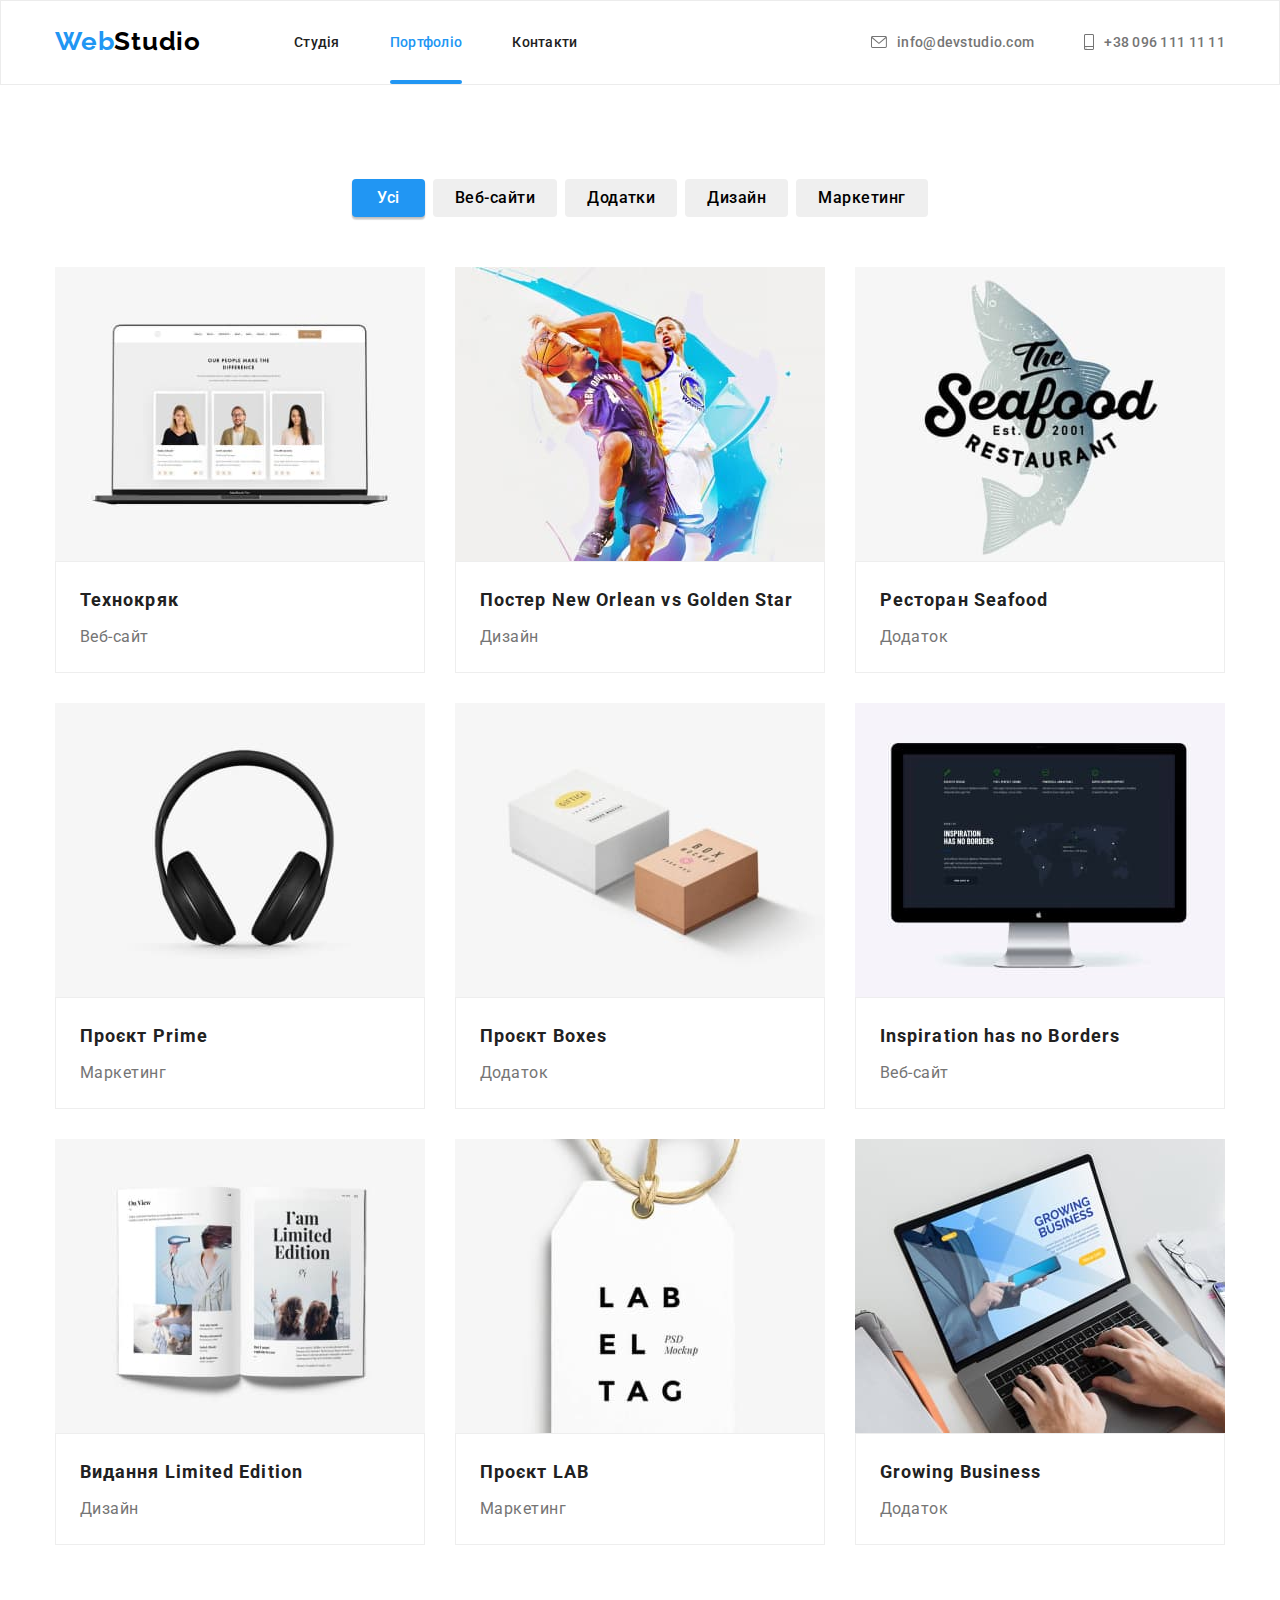
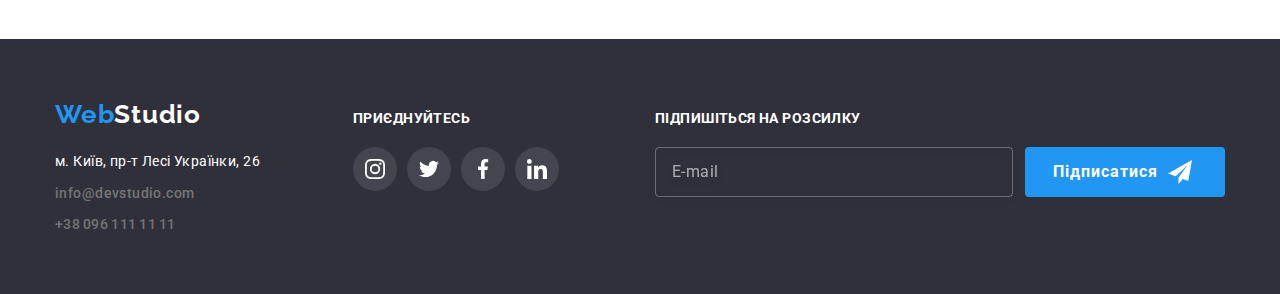
==== portfolio.html @ 12d553a2 "Initial commit" ====
<!DOCTYPE html>
<html lang="uk">

<head>
    <meta charset="UTF-8">
    <meta http-equiv="X-UA-Compatible" content="IE=edge">
    <meta name="viewport" content="width=device-width, initial-scale=1.0">
    <title>Portfolio</title>
    <link rel="stylesheet" href="https://cdn.jsdelivr.net/npm/modern-normalize@1.1.0/modern-normalize.min.css">
    <link rel="preconnect" href="https://fonts.googleapis.com">
    <link rel="preconnect" href="https://fonts.gstatic.com" crossorigin>
    <link
        href="https://fonts.googleapis.com/css2?family=Raleway:wght@700&family=Roboto:wght@400;500;700;900&display=swap"
        rel="stylesheet">
    <link rel="stylesheet" href="./css/main.min.css">
</head>

<body>
    <header class="page-header">
        <div class="container page-header__container">
            <nav class="page-navigation">
                <a href="./index.html" class="logo logo__header link">Web<span
                        class="logo logo__header_studio">Studio</span></a>
                <ul class="menu list">
                    <li class="menu__item">
                        <a href="./index.html" class="menu__link link">Студія</a>
                    </li>
                    <li class="menu__item">
                        <a href="./portfolio.html" class="menu__link link current">Портфоліо</a>
                    </li>
                    <li class="menu__item">
                        <a href="#" class="menu__link link">Контакти</a>
                    </li>
                </ul>
            </nav>
            <ul class="list list-header">
                <li>
                    <a href="mailto:info@devstudio.com" class="mail link">
                        <svg class="mail__svg" width="16" height="12">
                            <use href="./images/sprite.svg#icon-envelope"></use>
                        </svg>info@devstudio.com</a>
                </li>
                <li>
                    <a href="tel:+380961111111" class="phone link">
                        <svg class="phone__svg" width="10" height="16">
                            <use href="./images/sprite.svg#icon-smartphone"></use>
                        </svg>+38 096 111 11 11</a>
                </li>
            </ul>
        </div>
    </header>
    <main>
        <!--Main Section-->
        <section class="section">
            <!--This Header will be hidden-->
            <div class="container">
                <h1 class="visually-hidden">Портфоліо проектів</h1>
                <ul class="filters list">
                    <li><button class="open-btn current" type="button">Усі</button></li>
                    <li><button class="open-btn btn-portfolio" type="button">Веб-сайти</button></li>
                    <li><button class="open-btn btn-portfolio" type="button">Додатки</button></li>
                    <li><button class="open-btn btn-portfolio" type="button">Дизайн</button></li>
                    <li><button class="open-btn btn-portfolio" type="button">Маркетинг</button></li>
                </ul>
                <ul class="cards-portfolio-list list">
                    <li class="portfolio-item">
                        <a href="#" class="list-portfolio">
                            <div class="img-portfolio-wrapper">
                                <img src="./images/portfolio/project1.jpg" alt="Фото і дані трьох девелоперів"
                                    width="370">
                                <p class="overlay">
                                    Ресурс пропонує комплексні пропозиції з різним рівнем функціоналу та сервісів.
                                    Все це дозволить відвідувачу отримати вичерпні відомості про компанію чи приватну
                                    особу.
                                </p>
                            </div>
                            <div class="portfolio-item-title">
                                <h3 class="portfolio-header">Технокряк</h3>
                                <p class="potfolio-href">Веб-сайт</p>
                            </div>
                        </a>
                    </li>
                    <li class="portfolio-item">
                        <a href="#" class="list-portfolio">
                            <div class="img-portfolio-wrapper">
                                <img src="./images/portfolio/project2.jpg" alt="Два баскетболісти" width="370">
                                <p class="overlay">
                                    Ресурс пропонує комплексні пропозиції з різним рівнем функціоналу та сервісів.
                                    Все це дозволить відвідувачу отримати вичерпні відомості про компанію чи приватну
                                    особу.
                                </p>
                            </div>
                            <div class="portfolio-item-title">
                                <h3 class="portfolio-header">Постер New Orlean vs Golden Star</h3>
                                <p class="potfolio-href">Дизайн</p>
                            </div>
                        </a>
                    </li>
                    <li class="portfolio-item">
                        <a href="#" class="list-portfolio">
                            <div class="img-portfolio-wrapper">
                                <img src="./images/portfolio/project3.jpg" alt="Логотип ресторану" width="370">
                                <p class="overlay">
                                    Ресурс пропонує комплексні пропозиції з різним рівнем функціоналу та сервісів.
                                    Все це дозволить відвідувачу отримати вичерпні відомості про компанію чи приватну
                                    особу.
                                </p>
                            </div>
                            <div class="portfolio-item-title">
                                <h3 class="portfolio-header">Ресторан Seafood</h3>
                                <p class="potfolio-href">Додаток</p>
                            </div>
                        </a>
                    </li>
                    <li class="portfolio-item">
                        <a href="#" class="list-portfolio">
                            <div class="img-portfolio-wrapper">
                                <img src="./images/portfolio/project4.jpg" alt="Зображення навушників" width="370">
                                <p class="overlay">
                                    Ресурс пропонує комплексні пропозиції з різним рівнем функціоналу та сервісів.
                                    Все це дозволить відвідувачу отримати вичерпні відомості про компанію чи приватну
                                    особу.
                                </p>
                            </div>
                            <div class="portfolio-item-title">
                                <h3 class="portfolio-header">Проєкт Prime</h3>
                                <p class="potfolio-href">Маркетинг</p>
                            </div>
                        </a>
                    </li>
                    <li class="portfolio-item">
                        <a href="#" class="list-portfolio">
                            <div class="img-portfolio-wrapper">
                                <img src="./images/portfolio/project5.jpg" alt="Зображення коробок" width="370">
                                <p class="overlay">
                                    Ресурс пропонує комплексні пропозиції з різним рівнем функціоналу та сервісів.
                                    Все це дозволить відвідувачу отримати вичерпні відомості про компанію чи приватну
                                    особу.
                                </p>
                            </div>
                            <div class="portfolio-item-title">
                                <h3 class="portfolio-header">Проєкт Boxes</h3>
                                <p class="potfolio-href">Додаток</p>
                            </div>
                        </a>
                    </li>
                    <li class="portfolio-item">
                        <a href="#" class="list-portfolio">
                            <div class="img-portfolio-wrapper">
                                <img src="./images/portfolio/project6.jpg" alt="Зображення монітору" width="370">
                                <p class="overlay">
                                    Ресурс пропонує комплексні пропозиції з різним рівнем функціоналу та сервісів.
                                    Все це дозволить відвідувачу отримати вичерпні відомості про компанію чи приватну
                                    особу.
                                </p>
                            </div>
                            <div class="portfolio-item-title">
                                <h3 class="portfolio-header">Inspiration has no Borders</h3>
                                <p class="potfolio-href">Веб-сайт</p>
                            </div>
                        </a>
                    </li>
                    <li class="portfolio-item">
                        <a href="#" class="list-portfolio">
                            <div class="img-portfolio-wrapper">
                                <img src="./images/portfolio/project7.jpg" alt="Розкрита книга" width="370">
                                <p class="overlay">
                                    Ресурс пропонує комплексні пропозиції з різним рівнем функціоналу та сервісів.
                                    Все це дозволить відвідувачу отримати вичерпні відомості про компанію чи приватну
                                    особу.
                                </p>
                            </div>
                            <div class="portfolio-item-title">
                                <h3 class="portfolio-header">Видання Limited Edition</h3>
                                <p class="potfolio-href">Дизайн</p>
                            </div>
                        </a>
                    </li>
                    <li class="portfolio-item">
                        <a href="#" class="list-portfolio">
                            <div class="img-portfolio-wrapper">
                                <img src="./images/portfolio/project8.jpg" alt="Логотип проекту LAB" width="370">
                                <p class="overlay">
                                    Ресурс пропонує комплексні пропозиції з різним рівнем функціоналу та сервісів.
                                    Все це дозволить відвідувачу отримати вичерпні відомості про компанію чи приватну
                                    особу.
                                </p>
                            </div>
                            <div class="portfolio-item-title">
                                <h3 class="portfolio-header">Проєкт LAB</h3>
                                <p class="potfolio-href">Маркетинг</p>
                            </div>
                        </a>
                    </li>
                    <li class="portfolio-item">
                        <a href="#" class="list-portfolio">
                            <div class="img-portfolio-wrapper">
                                <img src="./images/portfolio/project9.jpg" alt="Людина працює на ноутбуці" width="370">
                                <p class="overlay">
                                    Ресурс пропонує комплексні пропозиції з різним рівнем функціоналу та сервісів.
                                    Все це дозволить відвідувачу отримати вичерпні відомості про компанію чи приватну
                                    особу.
                                </p>
                            </div>
                            <div class="portfolio-item-title">
                                <h3 class="portfolio-header">Growing Business</h3>
                                <p class="potfolio-href">Додаток</p>
                            </div>
                        </a>
                    </li>
                </ul>
            </div>
        </section>
    </main>
    <footer class="footer">
        <div class="container footer__container">
            <div class="footer-list-address">
                <a href="./index.html" class="logo link">Web<span class="logo logo__footer-studio">Studio</span></a>
                <address class="address-footer address">
                    <ul class="list">
                        <li class="footer-li"><a class="address-link link" href="https://goo.gl/maps/CPtrU1FHBa2aNyZL9 "
                                target="_blank" rel="noopener noreferrer nofollow">м. Київ, пр-т Лесі
                                Українки, 26</a>
                        <li class="footer-li"><a href="mailto:info@devstudio.com" class="mail link">
                                info@devstudio.com</a></li>
                        <li class="footer-li"><a href="tel:+380961111111" class="phone link">+38 096 111 11 11</a></li>
                    </ul>
                </address>
            </div>
            <div class="footer-list-social">
                <h3 class="footer-header">ПРИЄДНУЙТЕСЬ</h3>
                <ul class="social-list list">
                    <li class="social-list-item">
                        <a href="#" class="social-list-item-link social-list-item-link-instagram link-footer">
                            <svg aria-label="іконка інстаграму" class="social-list-icon-footer" width="20" height="20">
                                <use href="./images/sprite.svg#icon-instagram"></use>
                            </svg>
                        </a>
                    </li>
                    <li class="social-list-item">
                        <a href="#" class="social-list-item-link social-list-item-link-twitter link-footer">
                            <svg aria-label="іконка твіттеру" class="social-list-icon-footer" width="20" height="20">
                                <use href="./images/sprite.svg#icon-twitter"></use>
                            </svg>
                        </a>
                    </li>
                    <li class="social-list-item">
                        <a href="#" class="social-list-item-link social-list-item-link-facebook link-footer">
                            <svg aria-label="іконка фейсбуку" class="social-list-icon-footer" width="20" height="20">
                                <use href="./images/sprite.svg#icon-facebook"></use>
                            </svg>
                        </a>
                    </li>
                    <li class="social-list-item">
                        <a href="#" class="social-list-item-link social-list-item-link-linkedin link-footer">
                            <svg aria-label="іконка лінкедіну" class="social-list-icon-footer" width="20" height="20">
                                <use href="./images/sprite.svg#icon-linkedin"></use>
                            </svg>
                        </a>
                    </li>
                </ul>
            </div>
            <div class="footer-list-input">
                <form class="footer-form">
                    <label>
                        <span class="footer-list-input-title">Підпишіться на розсилку</span>
                        <input type="email" name="user_email" class="footer-email-input" placeholder="E-mail">
                    </label>
                    <button type="submit" class="footer-form-submit">Підписатися
                        <svg class="footer-submit-icon" width="24px" height="24px">
                            <use href="./images/sprite.svg#icon-send"></use>
                        </svg>
                    </button>
                </form>
            </div>
        </div>
    </footer>
</body>

</html>
---- css/main.min.css ----
:root{--primary-font: "Roboto", sans-serif;--secondary-font: "Raleway", sans-serif;--primary-text-color-theme-light: #212121;--secodary-text-color-theme-light: #757575;--primary-text-color-theme-dark: #ffffff;--bacground-text-color-theme-dark: #2f303a;--logo-header-color: #000000;--accent-color: #2196f3;--background-four-color: #f5f4fa;--background-color: #f5f5f5;--background-color-header: #c4c4c4;--svg-icon-color: #afb1b8;--background-overlay: rgba(33, 150, 243, 0.9);--transition-dur-and-func: 250ms cubic-bezier(0.4, 0, 0.2, 1)}.modal-form-submit,.footer-form-submit,.hero-btn{font-size:16px;line-height:1.88;text-align:center;letter-spacing:.06em}.visually-hidden{position:absolute;white-space:nowrap;width:1px;height:1px;overflow:hidden;border:0;padding:0;clip:rect(0 0 0 0);clip-path:inset(50%);margin:-1px}h1,h2,h3,p{margin-top:0;margin-bottom:0;padding-left:0}ul{margin-top:0;margin-bottom:0;padding-left:0}.link,.list-portfolio{text-decoration:none}.list{list-style:none}img{display:block;max-width:100%;height:auto}button{cursor:pointer}address{font-style:normal}body{color:var(--secodary-text-color-theme-light);font-family:var(--primary-font);font-size:14px;line-height:1.33;letter-spacing:.02em}.section{padding-top:94px;padding-bottom:94px}.container{width:1200px;margin:0 auto;padding-left:15px;padding-right:15px}.page-navigation .link.current{color:var(--accent-color)}.open-btn.current,.hero-btn.current{color:var(--primary-text-color-theme-dark);background-color:var(--accent-color);box-shadow:0px 3px 1px rgba(0,0,0,.1),0px 1px 2px rgba(0,0,0,.08),0px 2px 2px rgba(0,0,0,.12)}.logo{font-family:var(--secondary-font);font-weight:700;font-size:26px;line-height:1.19;letter-spacing:.03em;color:var(--accent-color)}.mail{display:flex;align-items:center;font-weight:500;font-size:14px;color:var(--secodary-text-color-theme-light);transition:color var(--transition-dur-and-func)}.mail:hover,.mail:focus{color:var(--accent-color)}.phone{display:flex;align-items:center;font-weight:500;font-size:14px;color:var(--secodary-text-color-theme-light);transition:color var(--transition-dur-and-func)}.phone:hover,.phone:focus{color:var(--accent-color)}.menu{display:flex;column-gap:50px;align-items:center}.menu__link{font-weight:500;color:var(--primary-text-color-theme-light);transition:color var(--transition-dur-and-func);position:relative;display:inline-block;padding-top:32px;padding-bottom:32px}.menu__link:hover,.menu__link:focus{color:var(--accent-color)}.menu__link.current::after{content:"";position:absolute;width:100%;height:4px;bottom:0;left:0;border-radius:2px;background-color:currentColor}.section-title{font-size:36px;line-height:1.17;margin-bottom:50px;text-align:center;letter-spacing:.03em;color:var(--primary-text-color-theme-light)}.social-list{display:flex;column-gap:10px;justify-content:center;padding-bottom:30px}.social-list-item-link{display:flex;width:44px;height:44px;border-radius:50%;justify-content:center;align-items:center;transition:background-color var(--transition-dur-and-func)}.social-list-item-link:hover,.social-list-item-link:focus{background-color:var(--accent-color)}.social-list-item-link:hover .social-list-icon,.social-list-item-link:focus .social-list-icon{fill:var(--primary-text-color-theme-dark)}.social-list-icon{fill:var(--svg-icon-color);transition:fill var(--transition-dur-and-func)}.page-header{border:1px solid #ececec}.page-header__container{display:flex;align-items:center}.page-navigation{display:flex;align-items:center}.logo__header{margin-right:93px;padding-top:24px;padding-bottom:25px}.logo__header_studio{color:var(--logo-header-color)}.list-header{display:flex;column-gap:50px;margin-left:auto}.phone__svg,.mail__svg{fill:currentColor;margin-right:10px}.hero{padding-top:200px;padding-bottom:200px;max-width:1600px;margin:0 auto;text-align:center;background-color:var(--background-color-header);background-image:linear-gradient(rgba(47, 48, 58, 0.4), rgba(47, 48, 58, 0.4)),url(../images/hero.jpg);background-repeat:no-repeat;background-position:center;background-size:cover}.main-header{width:696px;font-weight:900;font-size:44px;line-height:1.3636363636;text-align:center;letter-spacing:.06em;text-transform:uppercase;color:var(--primary-text-color-theme-dark);margin-left:auto;margin-right:auto;margin-bottom:30px}.hero-btn{font-weight:700;box-shadow:0px 4px 4px rgba(0,0,0,.15);border-radius:4px;border:none;padding:10px 32px;min-width:216px;min-height:50px;transition:color var(--transition-dur-and-func),background-color var(--transition-dur-and-func)}.hero-btn:hover,.hero-btn:focus{color:var(--primary-text-color-theme-dark);background-color:var(--accent-color)}.benefits-list{display:flex}.benefits-list-item{width:270px}.benefits-list-item:not(:last-child){margin-right:30px}.benefits-icon{display:flex;height:120px;justify-content:center;align-items:center;border-radius:4px;margin-bottom:30px;background-color:var(--background-four-color)}.section-two-header{font-size:14px;line-height:1.14;margin-bottom:10px;letter-spacing:.03em;text-transform:uppercase;color:var(--primary-text-color-theme-light)}.section-two-text{line-height:1.71;letter-spacing:.03em}.offers{padding-top:0px}.offers__list{display:flex;align-items:center;gap:30px}.offers__wrapper{position:relative}.offers__header{position:absolute;bottom:0;width:100%;padding:27px 0;font-weight:700;font-size:14px;line-height:1.1428571429;text-align:center;letter-spacing:.03em;text-transform:uppercase;background:rgba(47,48,58,.8);color:var(--primary-text-color-theme-dark)}.section-four{background-color:var(--background-four-color)}.cards-list{display:flex;gap:30px}.team-card{box-shadow:0px 1px 3px rgba(0,0,0,.12),0px 1px 1px rgba(0,0,0,.14),0px 2px 1px rgba(0,0,0,.2);border-radius:0px 0px 4px 4px;background-color:var(--primary-text-color-theme-dark)}.section-four-manager{font-weight:500;font-size:16px;line-height:1.1875;text-align:center;letter-spacing:.03em;padding-top:30px;margin-bottom:10px;color:var(--primary-text-color-theme-light)}.section-four-position{font-size:16px;line-height:1.19;text-align:center;letter-spacing:.03em;margin-bottom:16px}.clients-list{display:flex;column-gap:30px;justify-content:center}.clients-list-item-link{display:flex;width:170px;height:92px;justify-content:center;align-items:center;border:1px solid var(--svg-icon-color);border-radius:4px;transition:border var(--transition-dur-and-func)}.clients-list-item-link:hover,.clients-list-item-link:focus{border:1px solid var(--accent-color)}.clients-list-icon{justify-content:center;align-items:center;fill:var(--svg-icon-color);transition:fill var(--transition-dur-and-func)}.clients-list-item-link:hover .clients-list-icon,.clients-list-item-link:focus .clients-list-icon{fill:var(--accent-color)}.footer{padding-top:60px;padding-bottom:60px;background-color:var(--bacground-text-color-theme-dark)}.footer__container{display:flex;align-items:baseline}.footer-list-address{margin-right:93px}.address-footer{margin-top:20px}.address-link{font-size:14px;line-height:1.71px;letter-spacing:.03em;color:var(--primary-text-color-theme-dark)}.logo__footer-studio{color:var(--primary-text-color-theme-dark)}.footer-li:not(:last-child){margin-bottom:9px;line-height:1.7;letter-spacing:.03em}.footer-header{font-size:14px;line-height:1.14;margin-bottom:20px;letter-spacing:.03em;text-transform:uppercase;color:var(--primary-text-color-theme-dark)}.link-footer{background-color:rgba(255,255,255,.1)}.social-list-icon-footer{fill:var(--primary-text-color-theme-dark)}.footer .social-list{padding-bottom:0}.footer-list-input{margin-left:auto}.footer-list-input-title{display:block;font-weight:700;font-size:14px;line-height:1.14;letter-spacing:.03em;text-transform:uppercase;color:var(--primary-text-color-theme-dark);margin-bottom:20px}.footer-form{display:flex}.footer-email-input{min-width:358px;height:50px;padding-left:16px;background-color:rgba(0,0,0,0);color:var(--primary-text-color-theme-dark);border:1px solid rgba(255,255,255,.3);filter:drop-shadow(0px 4px 4px rgba(0, 0, 0, 0.15));border-radius:4px}.footer-email-input::placeholder{font-weight:400;font-size:16px;line-height:1.25;display:flex;align-items:center;letter-spacing:.03em;color:rgba(255,255,255,.6)}.footer-form-submit{width:200px;height:50px;display:flex;align-items:center;font-weight:700;color:var(--primary-text-color-theme-dark);border:rgba(0,0,0,0);border-radius:4px;margin-left:12px;margin-top:auto;padding:10px 28px;background-color:var(--accent-color)}.footer-form-submit:hover,.footer-form-submit:focus{box-shadow:0px 4px 4px rgba(0,0,0,.15)}.footer-submit-icon{margin-left:10px;fill:var(--primary-text-color-theme-dark)}.list-portfolio{display:block;color:var(--secodary-text-color-theme-light);transition:box-shadow var(--transition-dur-and-func)}.list-portfolio:hover,.list-portfolio:focus{box-shadow:0px 1px 1px rgba(0,0,0,.12),0px 4px 4px rgba(0,0,0,.06),1px 4px 6px rgba(0,0,0,.16)}.portfolio-header{font-size:18px;line-height:2;letter-spacing:.06em;margin-bottom:4px;color:var(--primary-text-color-theme-light)}.potfolio-href{font-weight:400;font-size:16px;line-height:1.875;letter-spacing:.03em}.filters{display:flex;gap:8px;justify-content:center;margin-bottom:50px}.open-btn{font-weight:500;font-size:16px;line-height:1.63;text-align:center;letter-spacing:.03em;align-items:center;border-radius:4px;border:none;padding:6px 22px;transition:color var(--transition-dur-and-func),background-color var(--transition-dur-and-func),box-shadow var(--transition-dur-and-func)}.open-btn:hover,.open-btn:focus{color:var(--primary-text-color-theme-dark);background-color:var(--accent-color);box-shadow:0px 3px 1px rgba(0,0,0,.1),0px 1px 2px rgba(0,0,0,.08),0px 2px 2px rgba(0,0,0,.12)}.open-btn.current{padding:6px 25px}.cards-portfolio-list{display:flex;flex-wrap:wrap;gap:30px}.portfolio-item{width:calc((100% - 60px)/3)}.portfolio-item-title{padding:20px 24px;border:1px solid #eee}.overlay{position:absolute;top:0;left:0;width:100%;height:101%;font-weight:400;font-size:18px;line-height:1.56;letter-spacing:.03em;padding:63px 24px;overflow:auto;transform:translateY(100%);transition:transform var(--transition-dur-and-func);color:var(--primary-text-color-theme-dark);background-color:var(--background-overlay)}.list-portfolio:hover .overlay,.list-portfolio:focus .overlay{transform:translateY(0%)}.img-portfolio-wrapper{position:relative;overflow:hidden}.backdrop{position:fixed;top:0;left:0;width:100%;height:100%;background-color:rgba(0,0,0,.2);z-index:100;transition:opacity var(--transition-dur-and-func),visibility var(--transition-dur-and-func)}.backdrop.is-hidden{visibility:hidden;opacity:0;pointer-events:none}.modal{position:absolute;top:50%;left:50%;transform:translate(-50%, -50%);width:528px;padding:40px;background-color:var(--primary-text-color-theme-dark);box-shadow:0px 1px 3px rgba(0,0,0,.12),0px 1px 1px rgba(0,0,0,.14),0px 2px 1px rgba(0,0,0,.2);border-radius:4px}.modal-close-btn{position:absolute;top:8px;right:8px;display:flex;align-items:center;justify-content:center;width:30px;height:30px;border-radius:50%;background-color:rgba(0,0,0,0);border:1px solid rgba(0,0,0,.1);padding:0}.modal-close-icon{transition:fill var(--transition-dur-and-func)}.modal-close-btn:hover .modal-close-icon,.modal-close-btn:focus .modal-close-icon{fill:var(--accent-color)}.modal-form-title{font-weight:700;font-size:20px;line-height:1.15;text-align:center;letter-spacing:.03em;margin-bottom:12px;color:var(--primary-text-color-theme-light)}.modal-form{display:flex;flex-direction:column}.modal-form-input-desc{display:block;font-weight:400;font-size:12px;line-height:1.17;letter-spacing:.01em;margin-bottom:4px;color:var(--secodary-text-color-theme-light)}.modal-form-field{margin-bottom:10px}.modal-form-input{width:100%;height:40px;padding-left:42px;border:1px solid rgba(33,33,33,.2);border-radius:4px;transition:border-color var(--transition-dur-and-func)}.modal-form-input:focus{outline:none;border-color:var(--accent-color)}.modal-form-input-wrapper{position:relative;display:block}.modal-form-input-icon{position:absolute;top:50%;left:12px;transform:translateY(-50%);transition:fill var(--transition-dur-and-func)}.modal-form-input:focus+.modal-form-input-icon{fill:var(--accent-color)}.modal-form-field-desc{margin-bottom:20px}.modal-form-message{display:block;width:100%;height:120px;resize:none;padding:12px 16px;border:1px solid rgba(33,33,33,.2);border-radius:4px;transition:border-color var(--transition-dur-and-func)}.modal-form-message::placeholder{font-weight:400;font-size:12px;line-height:1.17;letter-spacing:.01em;color:rgba(117,117,117,.5)}.modal-form-message:focus{outline:none;border-color:var(--accent-color)}.modal-form-check-field{display:flex;justify-content:center;align-items:center;margin-bottom:30px}.modal-form-own-checkbox{border:2px solid var(--primary-text-color-theme-light);border-radius:2px;fill:rgba(0,0,0,0);cursor:pointer;margin-right:8px;transition:fill var(--transition-dur-and-func),background-color var(--transition-dur-and-func)}.modal-form-check:checked+.modal-form-own-checkbox{background-color:var(--accent-color);fill:var(--primary-text-color-theme-dark);border:none}.modal-form-check:focus+.modal-form-own-checkbox{box-shadow:0 0 0 2px rgba(0,0,0,.25)}.modal-form-own-checkbox-desc{font-weight:400;font-size:14px;line-height:1.71;letter-spacing:.03em;color:var(--secodary-text-color-theme-light)}.modal-form-own-checkbox-user{font-weight:400;font-size:14px;line-height:1.71;letter-spacing:.03em;text-decoration-line:underline;color:var(--accent-color)}.modal-form-submit{display:flex;align-items:center;font-weight:700;align-self:center;box-shadow:0px 4px 4px rgba(0,0,0,.15);border-radius:4px;border:none;padding:10px 52px;min-width:200px;min-height:50px;color:var(--primary-text-color-theme-dark);background-color:var(--accent-color);transition:color var(--transition-dur-and-func),background-color var(--transition-dur-and-func)}.modal-form-submit:hover,.modal-form-submit:focus{color:var(--primary-text-color-theme-dark);background-color:var(--accent-color)}/*# sourceMappingURL=main.min.css.map */
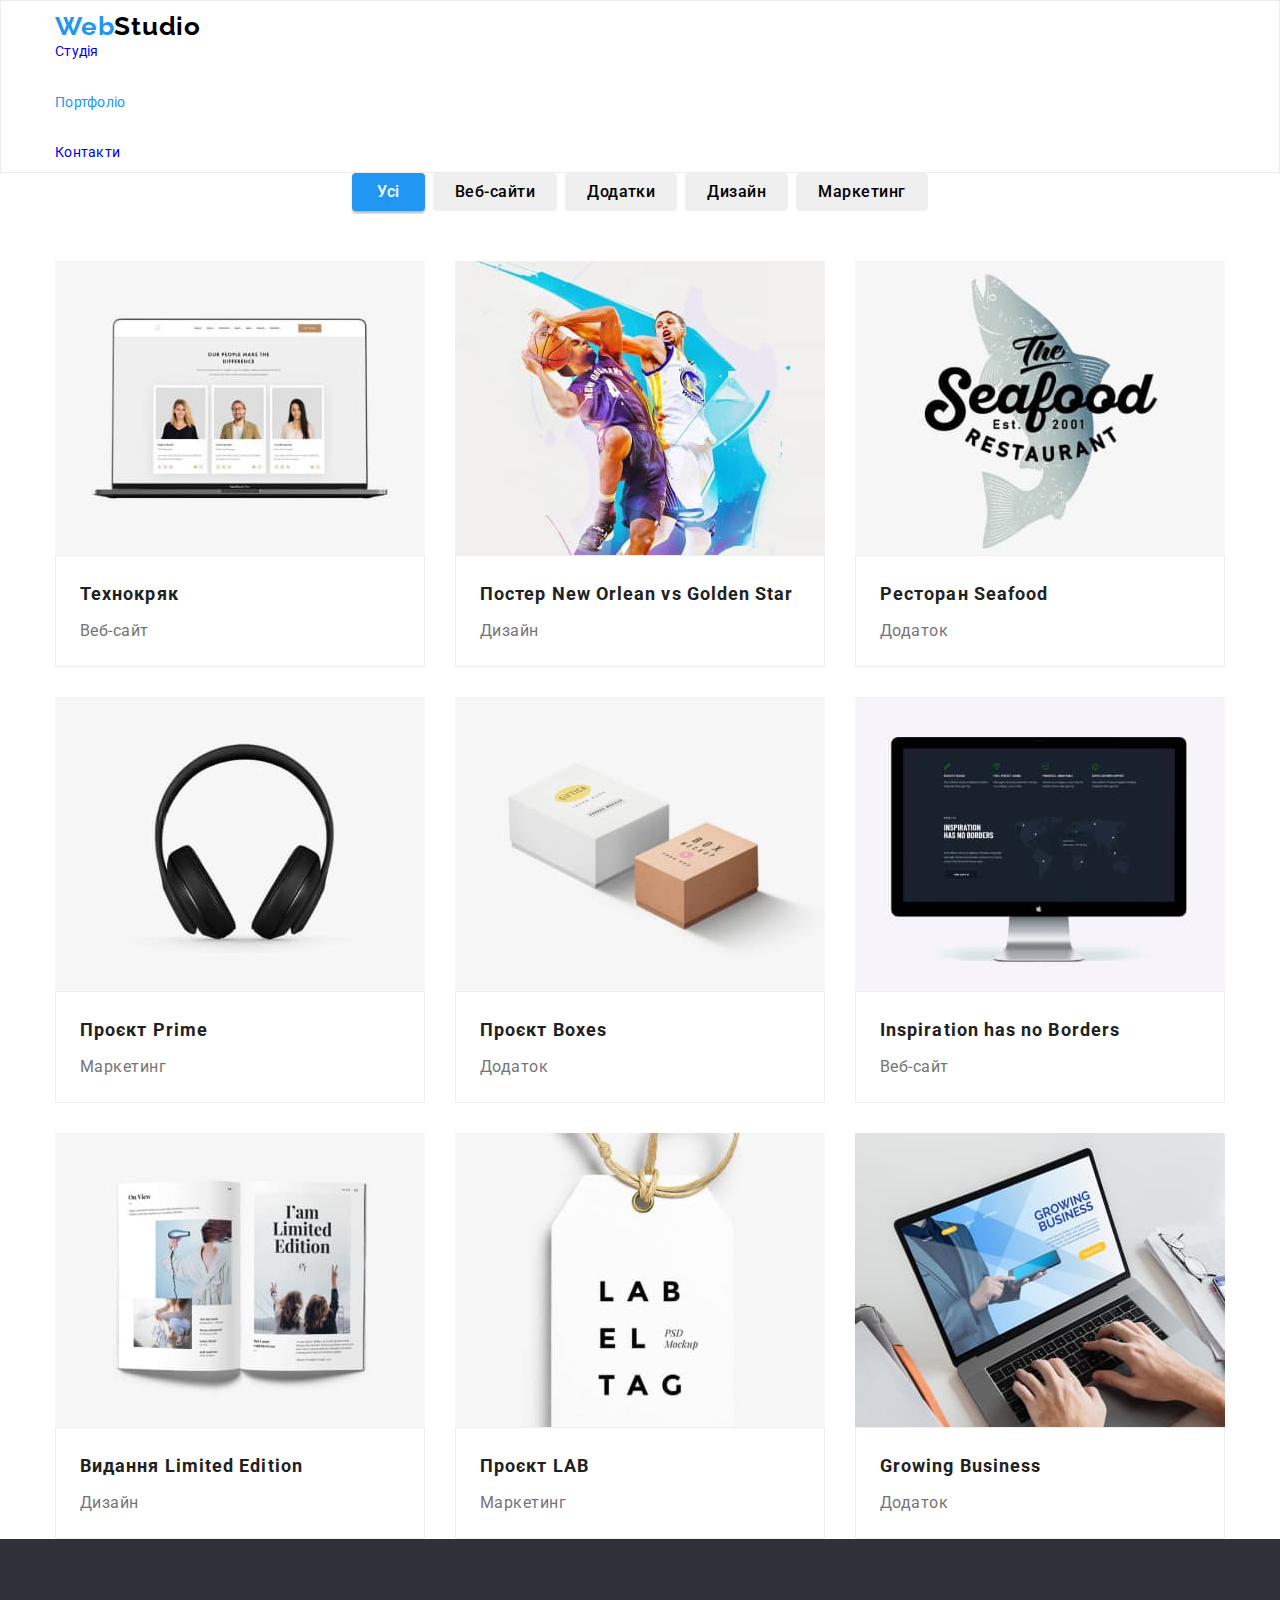
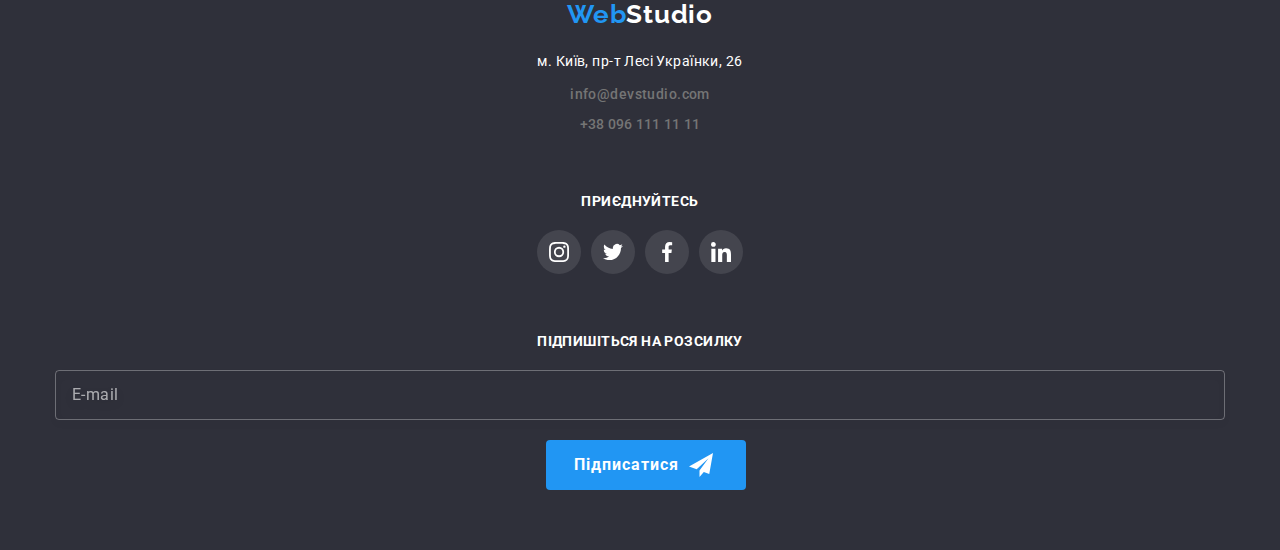
==== commit ac3a16e8: "HW#8 V.09/29/2022-10:10pm" ====
--- a/portfolio.html
+++ b/portfolio.html
@@ -213,11 +213,12 @@
         </section>
     </main>
     <footer class="footer">
+
         <div class="container footer__container">
-            <div class="footer-list-address">
+            <div class="footer__list-address">
                 <a href="./index.html" class="logo link">Web<span class="logo logo__footer-studio">Studio</span></a>
-                <address class="address-footer address">
-                    <ul class="list">
+                <address class="footer__address address">
+                    <ul class="footer__adress-list list">
                         <li class="footer-li"><a class="address-link link" href="https://goo.gl/maps/CPtrU1FHBa2aNyZL9 "
                                 target="_blank" rel="noopener noreferrer nofollow">м. Київ, пр-т Лесі
                                 Українки, 26</a>
@@ -260,9 +261,12 @@
                     </li>
                 </ul>
             </div>
+
             <div class="footer-list-input">
+
                 <form class="footer-form">
-                    <label>
+
+                    <label class="footer-form__label">
                         <span class="footer-list-input-title">Підпишіться на розсилку</span>
                         <input type="email" name="user_email" class="footer-email-input" placeholder="E-mail">
                     </label>
@@ -271,9 +275,12 @@
                             <use href="./images/sprite.svg#icon-send"></use>
                         </svg>
                     </button>
+
                 </form>
+
             </div>
         </div>
+
     </footer>
 </body>
 
--- a/css/main.min.css
+++ b/css/main.min.css
@@ -1 +1 @@
-:root{--primary-font: "Roboto", sans-serif;--secondary-font: "Raleway", sans-serif;--primary-text-color-theme-light: #212121;--secodary-text-color-theme-light: #757575;--primary-text-color-theme-dark: #ffffff;--bacground-text-color-theme-dark: #2f303a;--logo-header-color: #000000;--accent-color: #2196f3;--background-four-color: #f5f4fa;--background-color: #f5f5f5;--background-color-header: #c4c4c4;--svg-icon-color: #afb1b8;--background-overlay: rgba(33, 150, 243, 0.9);--transition-dur-and-func: 250ms cubic-bezier(0.4, 0, 0.2, 1)}.modal-form-submit,.footer-form-submit,.hero-btn{font-size:16px;line-height:1.88;text-align:center;letter-spacing:.06em}.visually-hidden{position:absolute;white-space:nowrap;width:1px;height:1px;overflow:hidden;border:0;padding:0;clip:rect(0 0 0 0);clip-path:inset(50%);margin:-1px}h1,h2,h3,p{margin-top:0;margin-bottom:0;padding-left:0}ul{margin-top:0;margin-bottom:0;padding-left:0}.link,.list-portfolio{text-decoration:none}.list{list-style:none}img{display:block;max-width:100%;height:auto}button{cursor:pointer}address{font-style:normal}body{color:var(--secodary-text-color-theme-light);font-family:var(--primary-font);font-size:14px;line-height:1.33;letter-spacing:.02em}.section{padding-top:94px;padding-bottom:94px}.container{width:1200px;margin:0 auto;padding-left:15px;padding-right:15px}.page-navigation .link.current{color:var(--accent-color)}.open-btn.current,.hero-btn.current{color:var(--primary-text-color-theme-dark);background-color:var(--accent-color);box-shadow:0px 3px 1px rgba(0,0,0,.1),0px 1px 2px rgba(0,0,0,.08),0px 2px 2px rgba(0,0,0,.12)}.logo{font-family:var(--secondary-font);font-weight:700;font-size:26px;line-height:1.19;letter-spacing:.03em;color:var(--accent-color)}.mail{display:flex;align-items:center;font-weight:500;font-size:14px;color:var(--secodary-text-color-theme-light);transition:color var(--transition-dur-and-func)}.mail:hover,.mail:focus{color:var(--accent-color)}.phone{display:flex;align-items:center;font-weight:500;font-size:14px;color:var(--secodary-text-color-theme-light);transition:color var(--transition-dur-and-func)}.phone:hover,.phone:focus{color:var(--accent-color)}.menu{display:flex;column-gap:50px;align-items:center}.menu__link{font-weight:500;color:var(--primary-text-color-theme-light);transition:color var(--transition-dur-and-func);position:relative;display:inline-block;padding-top:32px;padding-bottom:32px}.menu__link:hover,.menu__link:focus{color:var(--accent-color)}.menu__link.current::after{content:"";position:absolute;width:100%;height:4px;bottom:0;left:0;border-radius:2px;background-color:currentColor}.section-title{font-size:36px;line-height:1.17;margin-bottom:50px;text-align:center;letter-spacing:.03em;color:var(--primary-text-color-theme-light)}.social-list{display:flex;column-gap:10px;justify-content:center;padding-bottom:30px}.social-list-item-link{display:flex;width:44px;height:44px;border-radius:50%;justify-content:center;align-items:center;transition:background-color var(--transition-dur-and-func)}.social-list-item-link:hover,.social-list-item-link:focus{background-color:var(--accent-color)}.social-list-item-link:hover .social-list-icon,.social-list-item-link:focus .social-list-icon{fill:var(--primary-text-color-theme-dark)}.social-list-icon{fill:var(--svg-icon-color);transition:fill var(--transition-dur-and-func)}.page-header{border:1px solid #ececec}.page-header__container{display:flex;align-items:center}.page-navigation{display:flex;align-items:center}.logo__header{margin-right:93px;padding-top:24px;padding-bottom:25px}.logo__header_studio{color:var(--logo-header-color)}.list-header{display:flex;column-gap:50px;margin-left:auto}.phone__svg,.mail__svg{fill:currentColor;margin-right:10px}.hero{padding-top:200px;padding-bottom:200px;max-width:1600px;margin:0 auto;text-align:center;background-color:var(--background-color-header);background-image:linear-gradient(rgba(47, 48, 58, 0.4), rgba(47, 48, 58, 0.4)),url(../images/hero.jpg);background-repeat:no-repeat;background-position:center;background-size:cover}.main-header{width:696px;font-weight:900;font-size:44px;line-height:1.3636363636;text-align:center;letter-spacing:.06em;text-transform:uppercase;color:var(--primary-text-color-theme-dark);margin-left:auto;margin-right:auto;margin-bottom:30px}.hero-btn{font-weight:700;box-shadow:0px 4px 4px rgba(0,0,0,.15);border-radius:4px;border:none;padding:10px 32px;min-width:216px;min-height:50px;transition:color var(--transition-dur-and-func),background-color var(--transition-dur-and-func)}.hero-btn:hover,.hero-btn:focus{color:var(--primary-text-color-theme-dark);background-color:var(--accent-color)}.benefits-list{display:flex}.benefits-list-item{width:270px}.benefits-list-item:not(:last-child){margin-right:30px}.benefits-icon{display:flex;height:120px;justify-content:center;align-items:center;border-radius:4px;margin-bottom:30px;background-color:var(--background-four-color)}.section-two-header{font-size:14px;line-height:1.14;margin-bottom:10px;letter-spacing:.03em;text-transform:uppercase;color:var(--primary-text-color-theme-light)}.section-two-text{line-height:1.71;letter-spacing:.03em}.offers{padding-top:0px}.offers__list{display:flex;align-items:center;gap:30px}.offers__wrapper{position:relative}.offers__header{position:absolute;bottom:0;width:100%;padding:27px 0;font-weight:700;font-size:14px;line-height:1.1428571429;text-align:center;letter-spacing:.03em;text-transform:uppercase;background:rgba(47,48,58,.8);color:var(--primary-text-color-theme-dark)}.section-four{background-color:var(--background-four-color)}.cards-list{display:flex;gap:30px}.team-card{box-shadow:0px 1px 3px rgba(0,0,0,.12),0px 1px 1px rgba(0,0,0,.14),0px 2px 1px rgba(0,0,0,.2);border-radius:0px 0px 4px 4px;background-color:var(--primary-text-color-theme-dark)}.section-four-manager{font-weight:500;font-size:16px;line-height:1.1875;text-align:center;letter-spacing:.03em;padding-top:30px;margin-bottom:10px;color:var(--primary-text-color-theme-light)}.section-four-position{font-size:16px;line-height:1.19;text-align:center;letter-spacing:.03em;margin-bottom:16px}.clients-list{display:flex;column-gap:30px;justify-content:center}.clients-list-item-link{display:flex;width:170px;height:92px;justify-content:center;align-items:center;border:1px solid var(--svg-icon-color);border-radius:4px;transition:border var(--transition-dur-and-func)}.clients-list-item-link:hover,.clients-list-item-link:focus{border:1px solid var(--accent-color)}.clients-list-icon{justify-content:center;align-items:center;fill:var(--svg-icon-color);transition:fill var(--transition-dur-and-func)}.clients-list-item-link:hover .clients-list-icon,.clients-list-item-link:focus .clients-list-icon{fill:var(--accent-color)}.footer{padding-top:60px;padding-bottom:60px;background-color:var(--bacground-text-color-theme-dark)}.footer__container{display:flex;align-items:baseline}.footer-list-address{margin-right:93px}.address-footer{margin-top:20px}.address-link{font-size:14px;line-height:1.71px;letter-spacing:.03em;color:var(--primary-text-color-theme-dark)}.logo__footer-studio{color:var(--primary-text-color-theme-dark)}.footer-li:not(:last-child){margin-bottom:9px;line-height:1.7;letter-spacing:.03em}.footer-header{font-size:14px;line-height:1.14;margin-bottom:20px;letter-spacing:.03em;text-transform:uppercase;color:var(--primary-text-color-theme-dark)}.link-footer{background-color:rgba(255,255,255,.1)}.social-list-icon-footer{fill:var(--primary-text-color-theme-dark)}.footer .social-list{padding-bottom:0}.footer-list-input{margin-left:auto}.footer-list-input-title{display:block;font-weight:700;font-size:14px;line-height:1.14;letter-spacing:.03em;text-transform:uppercase;color:var(--primary-text-color-theme-dark);margin-bottom:20px}.footer-form{display:flex}.footer-email-input{min-width:358px;height:50px;padding-left:16px;background-color:rgba(0,0,0,0);color:var(--primary-text-color-theme-dark);border:1px solid rgba(255,255,255,.3);filter:drop-shadow(0px 4px 4px rgba(0, 0, 0, 0.15));border-radius:4px}.footer-email-input::placeholder{font-weight:400;font-size:16px;line-height:1.25;display:flex;align-items:center;letter-spacing:.03em;color:rgba(255,255,255,.6)}.footer-form-submit{width:200px;height:50px;display:flex;align-items:center;font-weight:700;color:var(--primary-text-color-theme-dark);border:rgba(0,0,0,0);border-radius:4px;margin-left:12px;margin-top:auto;padding:10px 28px;background-color:var(--accent-color)}.footer-form-submit:hover,.footer-form-submit:focus{box-shadow:0px 4px 4px rgba(0,0,0,.15)}.footer-submit-icon{margin-left:10px;fill:var(--primary-text-color-theme-dark)}.list-portfolio{display:block;color:var(--secodary-text-color-theme-light);transition:box-shadow var(--transition-dur-and-func)}.list-portfolio:hover,.list-portfolio:focus{box-shadow:0px 1px 1px rgba(0,0,0,.12),0px 4px 4px rgba(0,0,0,.06),1px 4px 6px rgba(0,0,0,.16)}.portfolio-header{font-size:18px;line-height:2;letter-spacing:.06em;margin-bottom:4px;color:var(--primary-text-color-theme-light)}.potfolio-href{font-weight:400;font-size:16px;line-height:1.875;letter-spacing:.03em}.filters{display:flex;gap:8px;justify-content:center;margin-bottom:50px}.open-btn{font-weight:500;font-size:16px;line-height:1.63;text-align:center;letter-spacing:.03em;align-items:center;border-radius:4px;border:none;padding:6px 22px;transition:color var(--transition-dur-and-func),background-color var(--transition-dur-and-func),box-shadow var(--transition-dur-and-func)}.open-btn:hover,.open-btn:focus{color:var(--primary-text-color-theme-dark);background-color:var(--accent-color);box-shadow:0px 3px 1px rgba(0,0,0,.1),0px 1px 2px rgba(0,0,0,.08),0px 2px 2px rgba(0,0,0,.12)}.open-btn.current{padding:6px 25px}.cards-portfolio-list{display:flex;flex-wrap:wrap;gap:30px}.portfolio-item{width:calc((100% - 60px)/3)}.portfolio-item-title{padding:20px 24px;border:1px solid #eee}.overlay{position:absolute;top:0;left:0;width:100%;height:101%;font-weight:400;font-size:18px;line-height:1.56;letter-spacing:.03em;padding:63px 24px;overflow:auto;transform:translateY(100%);transition:transform var(--transition-dur-and-func);color:var(--primary-text-color-theme-dark);background-color:var(--background-overlay)}.list-portfolio:hover .overlay,.list-portfolio:focus .overlay{transform:translateY(0%)}.img-portfolio-wrapper{position:relative;overflow:hidden}.backdrop{position:fixed;top:0;left:0;width:100%;height:100%;background-color:rgba(0,0,0,.2);z-index:100;transition:opacity var(--transition-dur-and-func),visibility var(--transition-dur-and-func)}.backdrop.is-hidden{visibility:hidden;opacity:0;pointer-events:none}.modal{position:absolute;top:50%;left:50%;transform:translate(-50%, -50%);width:528px;padding:40px;background-color:var(--primary-text-color-theme-dark);box-shadow:0px 1px 3px rgba(0,0,0,.12),0px 1px 1px rgba(0,0,0,.14),0px 2px 1px rgba(0,0,0,.2);border-radius:4px}.modal-close-btn{position:absolute;top:8px;right:8px;display:flex;align-items:center;justify-content:center;width:30px;height:30px;border-radius:50%;background-color:rgba(0,0,0,0);border:1px solid rgba(0,0,0,.1);padding:0}.modal-close-icon{transition:fill var(--transition-dur-and-func)}.modal-close-btn:hover .modal-close-icon,.modal-close-btn:focus .modal-close-icon{fill:var(--accent-color)}.modal-form-title{font-weight:700;font-size:20px;line-height:1.15;text-align:center;letter-spacing:.03em;margin-bottom:12px;color:var(--primary-text-color-theme-light)}.modal-form{display:flex;flex-direction:column}.modal-form-input-desc{display:block;font-weight:400;font-size:12px;line-height:1.17;letter-spacing:.01em;margin-bottom:4px;color:var(--secodary-text-color-theme-light)}.modal-form-field{margin-bottom:10px}.modal-form-input{width:100%;height:40px;padding-left:42px;border:1px solid rgba(33,33,33,.2);border-radius:4px;transition:border-color var(--transition-dur-and-func)}.modal-form-input:focus{outline:none;border-color:var(--accent-color)}.modal-form-input-wrapper{position:relative;display:block}.modal-form-input-icon{position:absolute;top:50%;left:12px;transform:translateY(-50%);transition:fill var(--transition-dur-and-func)}.modal-form-input:focus+.modal-form-input-icon{fill:var(--accent-color)}.modal-form-field-desc{margin-bottom:20px}.modal-form-message{display:block;width:100%;height:120px;resize:none;padding:12px 16px;border:1px solid rgba(33,33,33,.2);border-radius:4px;transition:border-color var(--transition-dur-and-func)}.modal-form-message::placeholder{font-weight:400;font-size:12px;line-height:1.17;letter-spacing:.01em;color:rgba(117,117,117,.5)}.modal-form-message:focus{outline:none;border-color:var(--accent-color)}.modal-form-check-field{display:flex;justify-content:center;align-items:center;margin-bottom:30px}.modal-form-own-checkbox{border:2px solid var(--primary-text-color-theme-light);border-radius:2px;fill:rgba(0,0,0,0);cursor:pointer;margin-right:8px;transition:fill var(--transition-dur-and-func),background-color var(--transition-dur-and-func)}.modal-form-check:checked+.modal-form-own-checkbox{background-color:var(--accent-color);fill:var(--primary-text-color-theme-dark);border:none}.modal-form-check:focus+.modal-form-own-checkbox{box-shadow:0 0 0 2px rgba(0,0,0,.25)}.modal-form-own-checkbox-desc{font-weight:400;font-size:14px;line-height:1.71;letter-spacing:.03em;color:var(--secodary-text-color-theme-light)}.modal-form-own-checkbox-user{font-weight:400;font-size:14px;line-height:1.71;letter-spacing:.03em;text-decoration-line:underline;color:var(--accent-color)}.modal-form-submit{display:flex;align-items:center;font-weight:700;align-self:center;box-shadow:0px 4px 4px rgba(0,0,0,.15);border-radius:4px;border:none;padding:10px 52px;min-width:200px;min-height:50px;color:var(--primary-text-color-theme-dark);background-color:var(--accent-color);transition:color var(--transition-dur-and-func),background-color var(--transition-dur-and-func)}.modal-form-submit:hover,.modal-form-submit:focus{color:var(--primary-text-color-theme-dark);background-color:var(--accent-color)}/*# sourceMappingURL=main.min.css.map */+:root{--primary-font: "Roboto", sans-serif;--secondary-font: "Raleway", sans-serif;--primary-text-color-theme-light: #212121;--secodary-text-color-theme-light: #757575;--primary-text-color-theme-dark: #ffffff;--bacground-text-color-theme-dark: #2f303a;--logo-header-color: #000000;--border-header-color: #ececec;--accent-color: #2196f3;--background-four-color: #f5f4fa;--background-color: #f5f5f5;--background-color-header: #c4c4c4;--svg-icon-color: #afb1b8;--background-overlay: rgba(33, 150, 243, 0.9);--transition-dur-and-func: 250ms cubic-bezier(0.4, 0, 0.2, 1)}.modal-form-submit,.footer-form-submit,.hero-btn{font-size:16px;line-height:1.88;text-align:center;letter-spacing:.06em}.visually-hidden{position:absolute;white-space:nowrap;width:1px;height:1px;overflow:hidden;border:0;padding:0;clip:rect(0 0 0 0);clip-path:inset(50%);margin:-1px}h1,h2,h3,p{margin-top:0;margin-bottom:0;padding-left:0}ul{margin-top:0;margin-bottom:0;padding-left:0}.link,.list-portfolio{text-decoration:none}.list{list-style:none}img{display:block;max-width:100%;height:auto}button{cursor:pointer}address{font-style:normal}body{color:var(--secodary-text-color-theme-light);font-family:var(--primary-font);font-size:14px;line-height:1.33;letter-spacing:.02em}.container{padding-left:15px;padding-right:15px}@media screen and (min-width: 480px){.container{width:480px;margin-left:auto;margin-right:auto}}@media screen and (min-width: 768px){.container{width:768px}}@media screen and (min-width: 1200px){.container{width:1200px}}.open-btn.current,.hero-btn.current{color:var(--primary-text-color-theme-dark);background-color:var(--accent-color);box-shadow:0px 3px 1px rgba(0,0,0,.1),0px 1px 2px rgba(0,0,0,.08),0px 2px 2px rgba(0,0,0,.12)}.link.current{color:var(--accent-color)}.logo{font-family:var(--secondary-font);font-weight:700;font-size:26px;line-height:1.19;letter-spacing:.03em;color:var(--accent-color)}.mobile-menu{position:fixed;top:0;left:0;z-index:100;width:100%;height:100%;background-color:var(--primary-text-color-theme-dark);opacity:0;visibility:hidden;pointer-events:none;transition:opacity var(--transition-dur-and-func),visibility var(--transition-dur-and-func)}.mobile-menu.is-open{opacity:1;visibility:visible;pointer-events:auto}@media screen and (min-width: 768px){.mobile-menu{display:none}}.mobile-menu__container{position:relative;padding-left:40px;display:flex;flex-direction:column;height:100vh}.mobile-menu__navigation{padding-top:48px}.mobile-menu__close-btn{position:absolute;top:10px;right:15px;line-height:0;background-color:rgba(0,0,0,0);border:0;padding:0}.mobile-menu__close-btn:hover,.mobile-menu__close-btn:focus{fill:var(--accent-color)}.mobile-menu__close-icon{width:40px;height:40px;transition:fill var(--transition-dur-and-func)}.mobile-menu__footer{margin-top:auto;padding-bottom:48px}.menu__item:not(:last-child){margin-bottom:32px}.mobile-menu__list-link{font-weight:500;font-size:40px;line-height:1.18;text-align:center;letter-spacing:.02em;color:var(--primary-text-color-theme-light)}.mobile-menu__contacts{margin-bottom:64px}.contacts-item{display:inline-block}.contacts-item:not(:last-child){margin-bottom:32px}.mobile-menu__phone{font-weight:500;font-size:34px;line-height:1.18px;letter-spacing:.02em;color:var(--accent-color)}.mobile-menu__mail{font-weight:500;font-size:24px;line-height:1.17px;letter-spacing:.02em;color:var(--secodary-text-color-theme-light)}.mobile-menu__social-list{display:flex;gap:10px}.mobile-menu__social-link{font-weight:500;font-size:18px;line-height:1.22;letter-spacing:.02em;color:var(--accent-color)}.mobile-menu__social-link.after::after{content:"";margin-left:10px;border:1px solid rgba(33,33,33,.2);transform:rotate(90deg)}.mail{display:flex;align-items:center;font-weight:500;font-size:14px;color:var(--secodary-text-color-theme-light);transition:color var(--transition-dur-and-func)}.mail:hover,.mail:focus{color:var(--accent-color)}.phone{display:flex;align-items:center;font-weight:500;font-size:14px;color:var(--secodary-text-color-theme-light);transition:color var(--transition-dur-and-func)}.phone:hover,.phone:focus{color:var(--accent-color)}.section-title{font-size:36px;line-height:1.17;margin-bottom:30px;text-align:center;letter-spacing:.03em;color:var(--primary-text-color-theme-light)}.social-list{display:flex;column-gap:10px;justify-content:center;padding-bottom:30px}.social-list-item-link{display:flex;width:44px;height:44px;border-radius:50%;justify-content:center;align-items:center;transition:background-color var(--transition-dur-and-func)}.social-list-item-link:hover,.social-list-item-link:focus{background-color:var(--accent-color)}.social-list-item-link:hover .social-list-icon,.social-list-item-link:focus .social-list-icon{fill:var(--primary-text-color-theme-dark)}.social-list-icon{fill:var(--svg-icon-color);transition:fill var(--transition-dur-and-func)}.logo__header_studio{color:var(--logo-header-color)}.page-header{padding-top:10px;padding-bottom:10px;border:1px solid var(--border-header-color)}.menu{display:none}.list-header{display:none}.page-header__container{display:flex;align-items:center;justify-content:space-between}.open-mobile-menu-btn{line-height:0;border:none;background-color:rgba(0,0,0,0);padding:0}.open-mobile-menu-btn:hover,.open-mobile-menu-btn:focus{fill:var(--accent-color)}@media screen and (min-width: 768px){.open-mobile-menu-btn{display:none}}.open-mobile-menu-btn__icon{width:40px;height:40px}@media screen and (min-width: 768px){.menu{display:block}}.hero{padding:118px 0;margin-bottom:60px;text-align:center;background-color:var(--background-color-header)}.main-header{font-size:26px;line-height:1.62;text-align:center;letter-spacing:.06em;text-transform:uppercase;color:var(--primary-text-color-theme-dark);margin-bottom:30px}.hero-btn{font-weight:700;box-shadow:0px 4px 4px rgba(0,0,0,.15);border-radius:4px;border:none;padding:10px 32px;min-width:200px;min-height:50px;transition:color var(--transition-dur-and-func),background-color var(--transition-dur-and-func)}.hero-btn:hover,.hero-btn:focus{color:var(--primary-text-color-theme-dark);background-color:var(--accent-color)}.features-list__icon{display:flex;height:120px;justify-content:center;align-items:center;border-radius:4px;margin-bottom:30px;background-color:var(--background-four-color)}.features-list__header{font-size:14px;line-height:1.14;text-align:center;margin-bottom:10px;letter-spacing:.03em;text-transform:uppercase;color:var(--primary-text-color-theme-light)}.features-list__text{line-height:1.71;letter-spacing:.03em}.features-list__item:not(:last-child){margin-bottom:30px}.features-list__item-four{margin-bottom:60px}.offers{padding-top:0px}@media screen and (max-width: 1199px){.offers{display:none}}.offers__list{display:flex;align-items:center;gap:30px}.offers__wrapper{position:relative}.offers__header{position:absolute;bottom:0;width:100%;padding:27px 0;font-weight:700;font-size:14px;line-height:1.1428571429;text-align:center;letter-spacing:.03em;text-transform:uppercase;background:rgba(47,48,58,.8);color:var(--primary-text-color-theme-dark)}.team-section{background-color:var(--background-four-color);padding:60px 0;margin-bottom:60px}.team-section__card{box-shadow:0px 1px 3px rgba(0,0,0,.12),0px 1px 1px rgba(0,0,0,.14),0px 2px 1px rgba(0,0,0,.2);border-radius:0px 0px 4px 4px;background-color:var(--primary-text-color-theme-dark)}.team-section__manager{font-weight:500;font-size:16px;line-height:1.1875;text-align:center;letter-spacing:.03em;padding-top:30px;margin-bottom:10px;color:var(--primary-text-color-theme-light)}.team-section__position{font-size:16px;line-height:1.19;text-align:center;letter-spacing:.03em;margin-bottom:16px}.clients-section{margin-bottom:60px}.clients-section__list{display:flex;justify-content:center;flex-wrap:wrap;gap:30px}.clients-list-item-link{display:flex;width:170px;height:92px;justify-content:center;align-items:center;border:1px solid var(--svg-icon-color);border-radius:4px;transition:border var(--transition-dur-and-func)}.clients-list-item-link:hover,.clients-list-item-link:focus{border:1px solid var(--accent-color)}.clients-list-icon{justify-content:center;align-items:center;fill:var(--svg-icon-color);transition:fill var(--transition-dur-and-func)}.clients-list-item-link:hover .clients-list-icon,.clients-list-item-link:focus .clients-list-icon{fill:var(--accent-color)}.footer{padding-top:60px;padding-bottom:60px;background-color:var(--bacground-text-color-theme-dark)}.footer__container{display:flex;flex-direction:column;align-items:center}.footer__list-address{display:flex;flex-direction:column;align-items:center;margin-bottom:60px}.footer-form__label{width:100%}.footer__address{margin-top:20px}.footer__adress-list{display:flex;flex-direction:column;align-items:center}.address-link{font-size:14px;line-height:1.71px;letter-spacing:.03em;color:var(--primary-text-color-theme-dark)}.logo__footer-studio{color:var(--primary-text-color-theme-dark)}.footer-li:not(:last-child){margin-bottom:9px;line-height:1.7;letter-spacing:.03em}.footer-header{font-size:14px;line-height:1.14;margin-bottom:20px;letter-spacing:.03em;text-align:center;text-transform:uppercase;color:var(--primary-text-color-theme-dark)}.link-footer{background-color:rgba(255,255,255,.1)}.footer-list-social{margin-bottom:60px}.social-list-icon-footer{fill:var(--primary-text-color-theme-dark)}.footer .social-list{padding-bottom:0}.footer-list-input{width:100%}.footer-list-input-title{display:block;font-weight:700;font-size:14px;line-height:1.14;letter-spacing:.03em;text-align:center;text-transform:uppercase;color:var(--primary-text-color-theme-dark);margin-bottom:20px}.footer-form{display:flex;flex-direction:column;width:100%;align-items:center}.footer-email-input{width:100%;height:50px;padding-left:16px;background-color:rgba(0,0,0,0);color:var(--primary-text-color-theme-dark);border:1px solid rgba(255,255,255,.3);filter:drop-shadow(0px 4px 4px rgba(0, 0, 0, 0.15));border-radius:4px}.footer-email-input::placeholder{font-weight:400;font-size:16px;line-height:1.25;display:flex;align-items:center;letter-spacing:.03em;color:rgba(255,255,255,.6)}.footer-form__label{margin-bottom:20px}.footer-form-submit{width:200px;height:50px;text-align:center;display:flex;align-items:center;font-weight:700;color:var(--primary-text-color-theme-dark);border:rgba(0,0,0,0);border-radius:4px;margin-left:12px;margin-top:auto;padding:10px 28px;background-color:var(--accent-color)}.footer-form-submit:hover,.footer-form-submit:focus{box-shadow:0px 4px 4px rgba(0,0,0,.15)}.footer-submit-icon{margin-left:10px;fill:var(--primary-text-color-theme-dark)}.list-portfolio{display:block;color:var(--secodary-text-color-theme-light);transition:box-shadow var(--transition-dur-and-func)}.list-portfolio:hover,.list-portfolio:focus{box-shadow:0px 1px 1px rgba(0,0,0,.12),0px 4px 4px rgba(0,0,0,.06),1px 4px 6px rgba(0,0,0,.16)}.portfolio-header{font-size:18px;line-height:2;letter-spacing:.06em;margin-bottom:4px;color:var(--primary-text-color-theme-light)}.potfolio-href{font-weight:400;font-size:16px;line-height:1.875;letter-spacing:.03em}.filters{display:flex;gap:8px;justify-content:center;margin-bottom:50px}.open-btn{font-weight:500;font-size:16px;line-height:1.63;text-align:center;letter-spacing:.03em;align-items:center;border-radius:4px;border:none;padding:6px 22px;transition:color var(--transition-dur-and-func),background-color var(--transition-dur-and-func),box-shadow var(--transition-dur-and-func)}.open-btn:hover,.open-btn:focus{color:var(--primary-text-color-theme-dark);background-color:var(--accent-color);box-shadow:0px 3px 1px rgba(0,0,0,.1),0px 1px 2px rgba(0,0,0,.08),0px 2px 2px rgba(0,0,0,.12)}.open-btn.current{padding:6px 25px}.cards-portfolio-list{display:flex;flex-wrap:wrap;gap:30px}.portfolio-item{width:calc((100% - 60px)/3)}.portfolio-item-title{padding:20px 24px;border:1px solid #eee}.overlay{position:absolute;top:0;left:0;width:100%;height:101%;font-weight:400;font-size:18px;line-height:1.56;letter-spacing:.03em;padding:63px 24px;overflow:auto;transform:translateY(100%);transition:transform var(--transition-dur-and-func);color:var(--primary-text-color-theme-dark);background-color:var(--background-overlay)}.list-portfolio:hover .overlay,.list-portfolio:focus .overlay{transform:translateY(0%)}.img-portfolio-wrapper{position:relative;overflow:hidden}.backdrop{position:fixed;top:0;left:0;width:100%;height:100%;z-index:100;background-color:rgba(0,0,0,.2);transition:opacity var(--transition-dur-and-func),visibility var(--transition-dur-and-func);padding:93px 15px;overflow-y:scroll}.backdrop.is-hidden{visibility:hidden;opacity:0;pointer-events:none}.modal{position:relative;padding:40px;background-color:var(--primary-text-color-theme-dark);box-shadow:0px 1px 3px rgba(0,0,0,.12),0px 1px 1px rgba(0,0,0,.14),0px 2px 1px rgba(0,0,0,.2);border-radius:4px}@media screen and (min-width: 450px){.modal{position:absolute;top:50%;left:50%;transform:translate(-50%, -50%);max-width:450px;width:100%}}@media screen and (min-width: 1200px){.modal{max-width:528px}}.modal-close-btn{position:absolute;top:8px;right:8px;display:flex;align-items:center;justify-content:center;width:30px;height:30px;border-radius:50%;background-color:rgba(0,0,0,0);border:1px solid rgba(0,0,0,.1);padding:0}.modal-close-icon{transition:fill var(--transition-dur-and-func)}.modal-close-btn:hover .modal-close-icon,.modal-close-btn:focus .modal-close-icon{fill:var(--accent-color)}.modal-form-title{font-weight:700;font-size:20px;line-height:1.15;text-align:center;letter-spacing:.03em;margin-bottom:12px;color:var(--primary-text-color-theme-light)}.modal-form{display:flex;flex-direction:column}.modal-form-input-desc{display:block;font-weight:400;font-size:12px;line-height:1.17;letter-spacing:.01em;margin-bottom:4px;color:var(--secodary-text-color-theme-light)}.modal-form-field{margin-bottom:10px}.modal-form-input{width:100%;height:40px;padding-left:42px;border:1px solid rgba(33,33,33,.2);border-radius:4px;transition:border-color var(--transition-dur-and-func)}.modal-form-input:focus{outline:none;border-color:var(--accent-color)}.modal-form-input-wrapper{position:relative;display:block}.modal-form-input-icon{position:absolute;top:50%;left:12px;transform:translateY(-50%);transition:fill var(--transition-dur-and-func)}.modal-form-input:focus+.modal-form-input-icon{fill:var(--accent-color)}.modal-form-field-desc{margin-bottom:20px}.modal-form-message{display:block;width:100%;height:120px;resize:none;padding:12px 16px;border:1px solid rgba(33,33,33,.2);border-radius:4px;transition:border-color var(--transition-dur-and-func)}.modal-form-message::placeholder{font-weight:400;font-size:12px;line-height:1.17;letter-spacing:.01em;color:rgba(117,117,117,.5)}.modal-form-message:focus{outline:none;border-color:var(--accent-color)}.modal-form-check-field{display:flex;justify-content:center;align-items:center;margin-bottom:30px}.modal-form-own-checkbox{border:2px solid var(--primary-text-color-theme-light);border-radius:2px;fill:rgba(0,0,0,0);cursor:pointer;margin-right:8px;transition:fill var(--transition-dur-and-func),background-color var(--transition-dur-and-func)}.modal-form-check:checked+.modal-form-own-checkbox{background-color:var(--accent-color);fill:var(--primary-text-color-theme-dark);border:none}.modal-form-check:focus+.modal-form-own-checkbox{box-shadow:0 0 0 2px rgba(0,0,0,.25)}.modal-form-own-checkbox-desc{font-weight:400;font-size:12px;line-height:1.17;letter-spacing:.03em;color:var(--secodary-text-color-theme-light)}@media screen and (min-width: 1200px){.modal-form-own-checkbox-desc{font-size:14px;line-height:1.71}}.modal-form-own-checkbox-user{font-weight:400;font-size:12px;line-height:1.17;letter-spacing:.03em;text-decoration-line:underline;color:var(--accent-color)}@media screen and (min-width: 1200px){.modal-form-own-checkbox-user{font-size:14px;line-height:1.71}}.modal-form-submit{display:flex;align-items:center;font-weight:700;align-self:center;box-shadow:0px 4px 4px rgba(0,0,0,.15);border-radius:4px;border:none;padding:10px 52px;min-width:200px;min-height:50px;color:var(--primary-text-color-theme-dark);background-color:var(--accent-color);transition:color var(--transition-dur-and-func),background-color var(--transition-dur-and-func)}.modal-form-submit:hover,.modal-form-submit:focus{color:var(--primary-text-color-theme-dark);background-color:var(--accent-color)}/*# sourceMappingURL=main.min.css.map */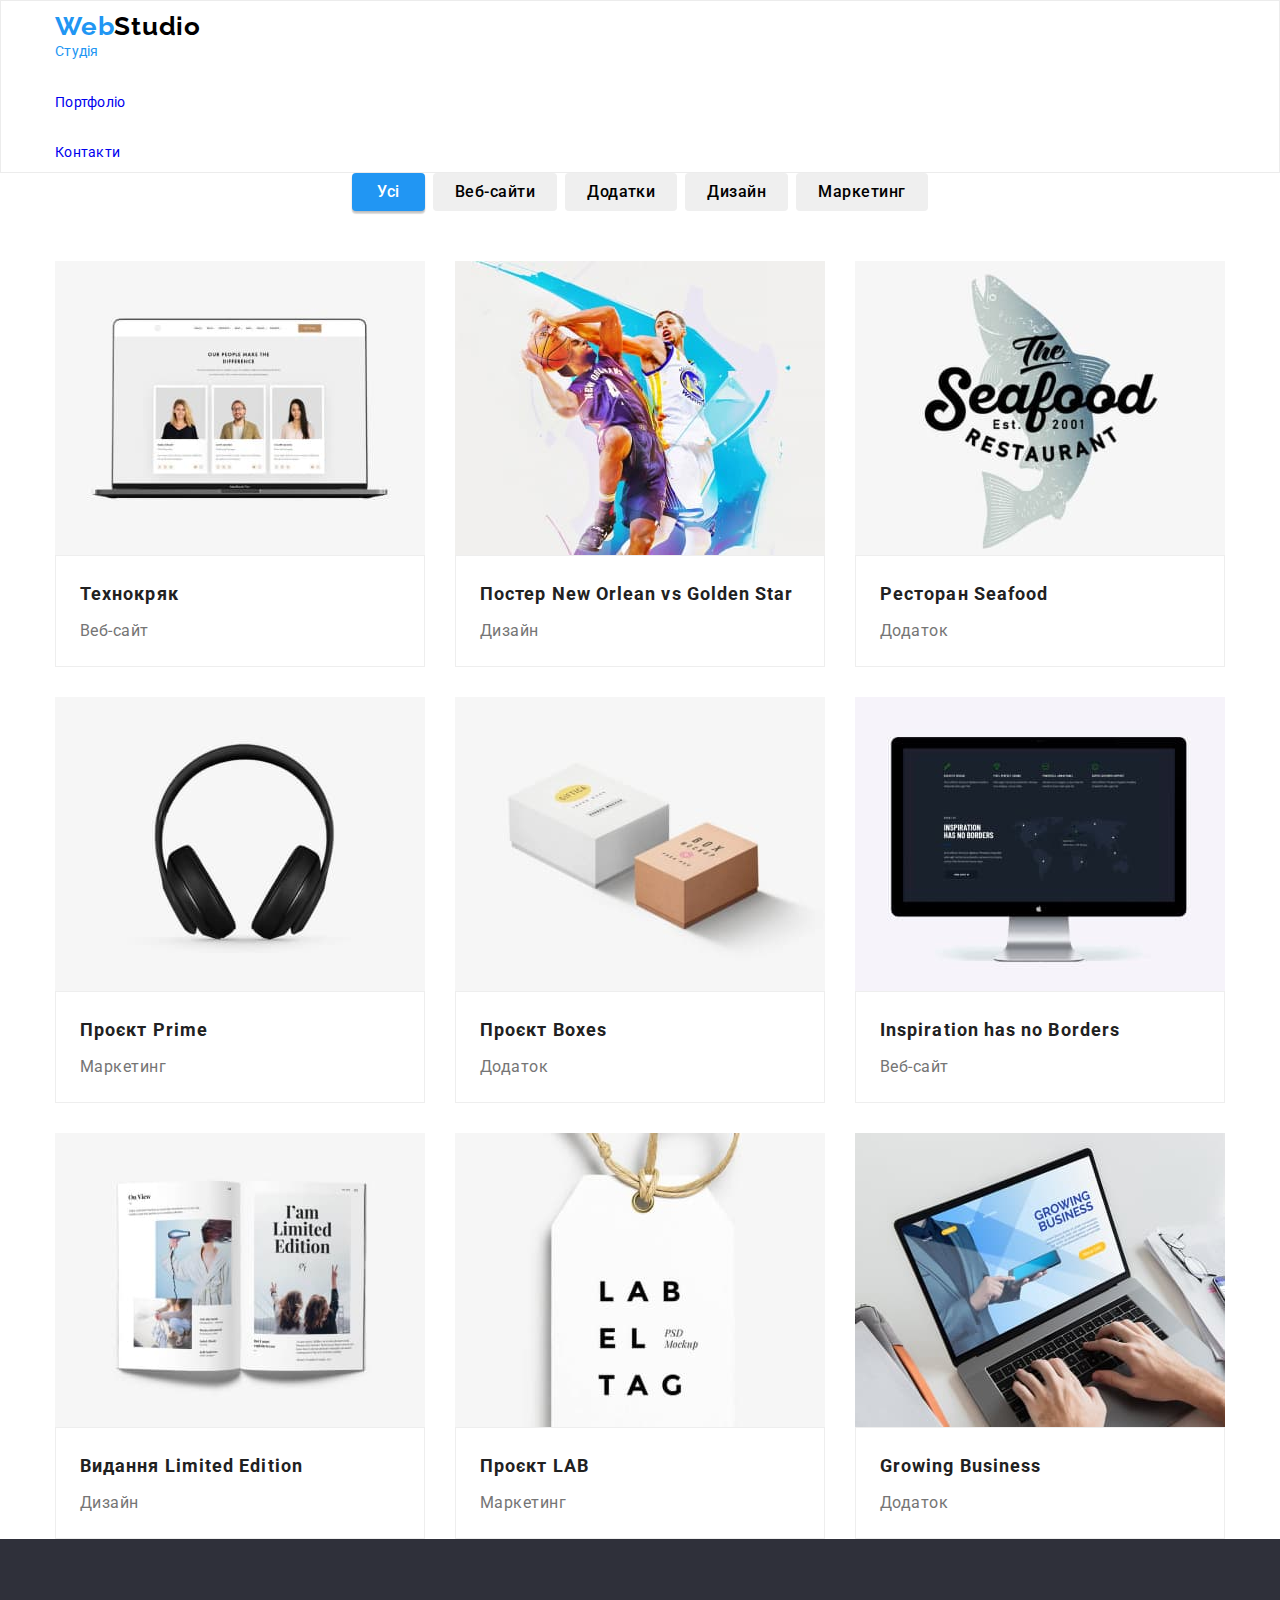
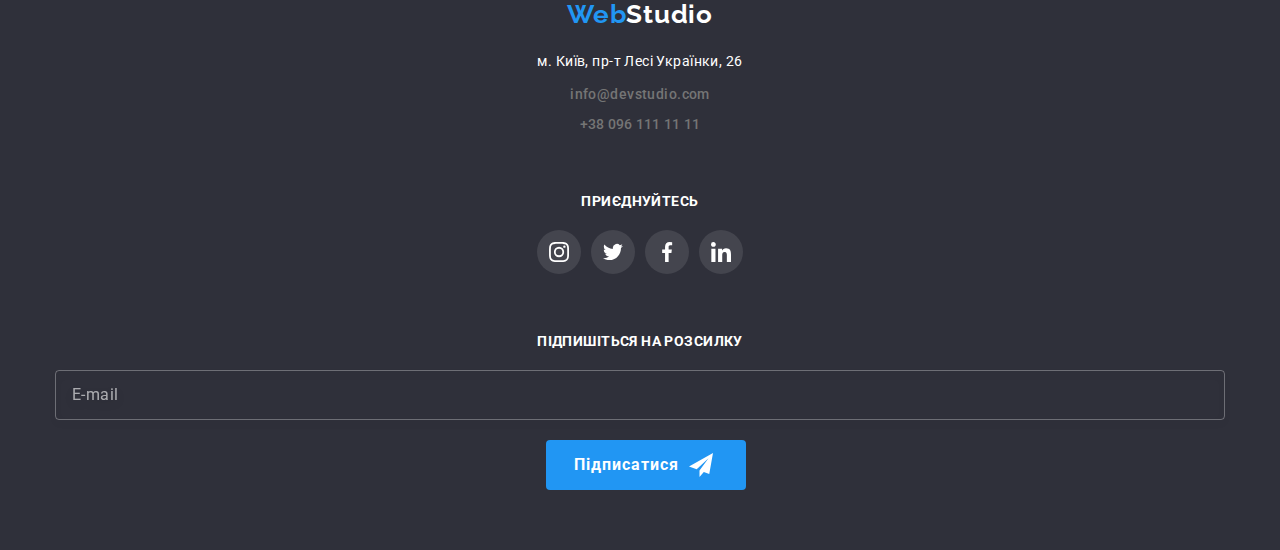
==== commit f855112c: "HW#8 V.09/29/2022-11:02pm" ====
--- a/portfolio.html
+++ b/portfolio.html
@@ -23,30 +23,78 @@
                         class="logo logo__header_studio">Studio</span></a>
                 <ul class="menu list">
                     <li class="menu__item">
-                        <a href="./index.html" class="menu__link link">Студія</a>
+                        <a href="./index.html" class="menu__link link current">Студія</a>
                     </li>
                     <li class="menu__item">
-                        <a href="./portfolio.html" class="menu__link link current">Портфоліо</a>
+                        <a href="./portfolio.html" class="menu__link link">Портфоліо</a>
                     </li>
                     <li class="menu__item">
                         <a href="#" class="menu__link link">Контакти</a>
                     </li>
                 </ul>
             </nav>
+            <button type="button" class="open-mobile-menu-btn js-open-menu"><span class="visually-hidden">Меню</span>
+                <svg class="open-mobile-menu-btn__icon" aria-label="Переключатель мобільного меню">
+                    <use href="./images/sprite.svg#icon-burger"></use>
+                </svg>
+            </button>
             <ul class="list list-header">
                 <li>
-                    <a href="mailto:info@devstudio.com" class="mail link">
+                    <a href="mailto:info@devstudio.com" class="page-header__mail mail link">
                         <svg class="mail__svg" width="16" height="12">
                             <use href="./images/sprite.svg#icon-envelope"></use>
                         </svg>info@devstudio.com</a>
                 </li>
                 <li>
-                    <a href="tel:+380961111111" class="phone link">
+                    <a href="tel:+380961111111" class="page-header__phone phone link">
                         <svg class="phone__svg" width="10" height="16">
                             <use href="./images/sprite.svg#icon-smartphone"></use>
                         </svg>+38 096 111 11 11</a>
                 </li>
             </ul>
+        </div>
+        <div class="mobile-menu js-menu-container">
+            <div class="container mobile-menu__container">
+                <button type="button" class="mobile-menu__close-btn js-close-menu"><span class="visually-hidden">Закрити
+                        моб
+                        меню</span>
+                    <svg class="mobile-menu__close-icon" aria-label="Закрити мобільне меню">
+                        <use href="./images/sprite.svg#icon-close"></use>
+                    </svg>
+                </button>
+                <nav class="mobile-menu__navigation">
+                    <ul class="list mobile-menu__list">
+                        <li class="menu__item">
+                            <a href="./index.html" class="mobile-menu__list-link link current">Студія</a>
+                        </li>
+                        <li class="menu__item">
+                            <a href="./portfolio.html" class="mobile-menu__list-link link">Портфоліо</a>
+                        </li>
+                        <li class="menu__item">
+                            <a href="#" class="mobile-menu__list-link link">Контакти</a>
+                        </li>
+                    </ul>
+                </nav>
+                <div class="mobile-menu__footer">
+                    <ul class="mobile-menu__contacts list">
+                        <li class="contacts-item">
+                            <a href="tel:+380961111111" class="mobile-menu__phone link">
+                                +38 096 111 11 11</a>
+                        </li>
+                        <li class="contacts-item">
+                            <a href="mailto:info@devstudio.com" class="mobile-menu__mail link">
+                                info@devstudio.com</a>
+                        </li>
+                    </ul>
+                    <ul class="mobile-menu__social-list list">
+                        <li class="social-item"><a href="" class="mobile-menu__social-link after link">Instagram</a>
+                        </li>
+                        <li class="social-item"><a href="" class="mobile-menu__social-link after link">Twitter</a></li>
+                        <li class="social-item"><a href="" class="mobile-menu__social-link after link">Facebook</a></li>
+                        <li class="social-item"><a href="" class="mobile-menu__social-link link">LinkedIn</a></li>
+                    </ul>
+                </div>
+            </div>
         </div>
     </header>
     <main>
@@ -56,11 +104,13 @@
             <div class="container">
                 <h1 class="visually-hidden">Портфоліо проектів</h1>
                 <ul class="filters list">
-                    <li><button class="open-btn current" type="button">Усі</button></li>
-                    <li><button class="open-btn btn-portfolio" type="button">Веб-сайти</button></li>
-                    <li><button class="open-btn btn-portfolio" type="button">Додатки</button></li>
-                    <li><button class="open-btn btn-portfolio" type="button">Дизайн</button></li>
-                    <li><button class="open-btn btn-portfolio" type="button">Маркетинг</button></li>
+                    <li class="filters__list"><button class="open-btn current" type="button">Усі</button></li>
+                    <li class="filters__list"><button class="open-btn btn-portfolio" type="button">Веб-сайти</button>
+                    </li>
+                    <li class="filters__list"><button class="open-btn btn-portfolio" type="button">Додатки</button></li>
+                    <li class="filters__list"><button class="open-btn btn-portfolio" type="button">Дизайн</button></li>
+                    <li class="filters__list"><button class="open-btn btn-portfolio" type="button">Маркетинг</button>
+                    </li>
                 </ul>
                 <ul class="cards-portfolio-list list">
                     <li class="portfolio-item">
@@ -282,6 +332,9 @@
         </div>
 
     </footer>
+
+    <script src="./js/mobile-menu.js"></script>
+
 </body>
 
 </html>--- a/css/main.min.css
+++ b/css/main.min.css
@@ -1 +1 @@
-:root{--primary-font: "Roboto", sans-serif;--secondary-font: "Raleway", sans-serif;--primary-text-color-theme-light: #212121;--secodary-text-color-theme-light: #757575;--primary-text-color-theme-dark: #ffffff;--bacground-text-color-theme-dark: #2f303a;--logo-header-color: #000000;--border-header-color: #ececec;--accent-color: #2196f3;--background-four-color: #f5f4fa;--background-color: #f5f5f5;--background-color-header: #c4c4c4;--svg-icon-color: #afb1b8;--background-overlay: rgba(33, 150, 243, 0.9);--transition-dur-and-func: 250ms cubic-bezier(0.4, 0, 0.2, 1)}.modal-form-submit,.footer-form-submit,.hero-btn{font-size:16px;line-height:1.88;text-align:center;letter-spacing:.06em}.visually-hidden{position:absolute;white-space:nowrap;width:1px;height:1px;overflow:hidden;border:0;padding:0;clip:rect(0 0 0 0);clip-path:inset(50%);margin:-1px}h1,h2,h3,p{margin-top:0;margin-bottom:0;padding-left:0}ul{margin-top:0;margin-bottom:0;padding-left:0}.link,.list-portfolio{text-decoration:none}.list{list-style:none}img{display:block;max-width:100%;height:auto}button{cursor:pointer}address{font-style:normal}body{color:var(--secodary-text-color-theme-light);font-family:var(--primary-font);font-size:14px;line-height:1.33;letter-spacing:.02em}.container{padding-left:15px;padding-right:15px}@media screen and (min-width: 480px){.container{width:480px;margin-left:auto;margin-right:auto}}@media screen and (min-width: 768px){.container{width:768px}}@media screen and (min-width: 1200px){.container{width:1200px}}.open-btn.current,.hero-btn.current{color:var(--primary-text-color-theme-dark);background-color:var(--accent-color);box-shadow:0px 3px 1px rgba(0,0,0,.1),0px 1px 2px rgba(0,0,0,.08),0px 2px 2px rgba(0,0,0,.12)}.link.current{color:var(--accent-color)}.logo{font-family:var(--secondary-font);font-weight:700;font-size:26px;line-height:1.19;letter-spacing:.03em;color:var(--accent-color)}.mobile-menu{position:fixed;top:0;left:0;z-index:100;width:100%;height:100%;background-color:var(--primary-text-color-theme-dark);opacity:0;visibility:hidden;pointer-events:none;transition:opacity var(--transition-dur-and-func),visibility var(--transition-dur-and-func)}.mobile-menu.is-open{opacity:1;visibility:visible;pointer-events:auto}@media screen and (min-width: 768px){.mobile-menu{display:none}}.mobile-menu__container{position:relative;padding-left:40px;display:flex;flex-direction:column;height:100vh}.mobile-menu__navigation{padding-top:48px}.mobile-menu__close-btn{position:absolute;top:10px;right:15px;line-height:0;background-color:rgba(0,0,0,0);border:0;padding:0}.mobile-menu__close-btn:hover,.mobile-menu__close-btn:focus{fill:var(--accent-color)}.mobile-menu__close-icon{width:40px;height:40px;transition:fill var(--transition-dur-and-func)}.mobile-menu__footer{margin-top:auto;padding-bottom:48px}.menu__item:not(:last-child){margin-bottom:32px}.mobile-menu__list-link{font-weight:500;font-size:40px;line-height:1.18;text-align:center;letter-spacing:.02em;color:var(--primary-text-color-theme-light)}.mobile-menu__contacts{margin-bottom:64px}.contacts-item{display:inline-block}.contacts-item:not(:last-child){margin-bottom:32px}.mobile-menu__phone{font-weight:500;font-size:34px;line-height:1.18px;letter-spacing:.02em;color:var(--accent-color)}.mobile-menu__mail{font-weight:500;font-size:24px;line-height:1.17px;letter-spacing:.02em;color:var(--secodary-text-color-theme-light)}.mobile-menu__social-list{display:flex;gap:10px}.mobile-menu__social-link{font-weight:500;font-size:18px;line-height:1.22;letter-spacing:.02em;color:var(--accent-color)}.mobile-menu__social-link.after::after{content:"";margin-left:10px;border:1px solid rgba(33,33,33,.2);transform:rotate(90deg)}.mail{display:flex;align-items:center;font-weight:500;font-size:14px;color:var(--secodary-text-color-theme-light);transition:color var(--transition-dur-and-func)}.mail:hover,.mail:focus{color:var(--accent-color)}.phone{display:flex;align-items:center;font-weight:500;font-size:14px;color:var(--secodary-text-color-theme-light);transition:color var(--transition-dur-and-func)}.phone:hover,.phone:focus{color:var(--accent-color)}.section-title{font-size:36px;line-height:1.17;margin-bottom:30px;text-align:center;letter-spacing:.03em;color:var(--primary-text-color-theme-light)}.social-list{display:flex;column-gap:10px;justify-content:center;padding-bottom:30px}.social-list-item-link{display:flex;width:44px;height:44px;border-radius:50%;justify-content:center;align-items:center;transition:background-color var(--transition-dur-and-func)}.social-list-item-link:hover,.social-list-item-link:focus{background-color:var(--accent-color)}.social-list-item-link:hover .social-list-icon,.social-list-item-link:focus .social-list-icon{fill:var(--primary-text-color-theme-dark)}.social-list-icon{fill:var(--svg-icon-color);transition:fill var(--transition-dur-and-func)}.logo__header_studio{color:var(--logo-header-color)}.page-header{padding-top:10px;padding-bottom:10px;border:1px solid var(--border-header-color)}.menu{display:none}.list-header{display:none}.page-header__container{display:flex;align-items:center;justify-content:space-between}.open-mobile-menu-btn{line-height:0;border:none;background-color:rgba(0,0,0,0);padding:0}.open-mobile-menu-btn:hover,.open-mobile-menu-btn:focus{fill:var(--accent-color)}@media screen and (min-width: 768px){.open-mobile-menu-btn{display:none}}.open-mobile-menu-btn__icon{width:40px;height:40px}@media screen and (min-width: 768px){.menu{display:block}}.hero{padding:118px 0;margin-bottom:60px;text-align:center;background-color:var(--background-color-header)}.main-header{font-size:26px;line-height:1.62;text-align:center;letter-spacing:.06em;text-transform:uppercase;color:var(--primary-text-color-theme-dark);margin-bottom:30px}.hero-btn{font-weight:700;box-shadow:0px 4px 4px rgba(0,0,0,.15);border-radius:4px;border:none;padding:10px 32px;min-width:200px;min-height:50px;transition:color var(--transition-dur-and-func),background-color var(--transition-dur-and-func)}.hero-btn:hover,.hero-btn:focus{color:var(--primary-text-color-theme-dark);background-color:var(--accent-color)}.features-list__icon{display:flex;height:120px;justify-content:center;align-items:center;border-radius:4px;margin-bottom:30px;background-color:var(--background-four-color)}.features-list__header{font-size:14px;line-height:1.14;text-align:center;margin-bottom:10px;letter-spacing:.03em;text-transform:uppercase;color:var(--primary-text-color-theme-light)}.features-list__text{line-height:1.71;letter-spacing:.03em}.features-list__item:not(:last-child){margin-bottom:30px}.features-list__item-four{margin-bottom:60px}.offers{padding-top:0px}@media screen and (max-width: 1199px){.offers{display:none}}.offers__list{display:flex;align-items:center;gap:30px}.offers__wrapper{position:relative}.offers__header{position:absolute;bottom:0;width:100%;padding:27px 0;font-weight:700;font-size:14px;line-height:1.1428571429;text-align:center;letter-spacing:.03em;text-transform:uppercase;background:rgba(47,48,58,.8);color:var(--primary-text-color-theme-dark)}.team-section{background-color:var(--background-four-color);padding:60px 0;margin-bottom:60px}.team-section__card{box-shadow:0px 1px 3px rgba(0,0,0,.12),0px 1px 1px rgba(0,0,0,.14),0px 2px 1px rgba(0,0,0,.2);border-radius:0px 0px 4px 4px;background-color:var(--primary-text-color-theme-dark)}.team-section__manager{font-weight:500;font-size:16px;line-height:1.1875;text-align:center;letter-spacing:.03em;padding-top:30px;margin-bottom:10px;color:var(--primary-text-color-theme-light)}.team-section__position{font-size:16px;line-height:1.19;text-align:center;letter-spacing:.03em;margin-bottom:16px}.clients-section{margin-bottom:60px}.clients-section__list{display:flex;justify-content:center;flex-wrap:wrap;gap:30px}.clients-list-item-link{display:flex;width:170px;height:92px;justify-content:center;align-items:center;border:1px solid var(--svg-icon-color);border-radius:4px;transition:border var(--transition-dur-and-func)}.clients-list-item-link:hover,.clients-list-item-link:focus{border:1px solid var(--accent-color)}.clients-list-icon{justify-content:center;align-items:center;fill:var(--svg-icon-color);transition:fill var(--transition-dur-and-func)}.clients-list-item-link:hover .clients-list-icon,.clients-list-item-link:focus .clients-list-icon{fill:var(--accent-color)}.footer{padding-top:60px;padding-bottom:60px;background-color:var(--bacground-text-color-theme-dark)}.footer__container{display:flex;flex-direction:column;align-items:center}.footer__list-address{display:flex;flex-direction:column;align-items:center;margin-bottom:60px}.footer-form__label{width:100%}.footer__address{margin-top:20px}.footer__adress-list{display:flex;flex-direction:column;align-items:center}.address-link{font-size:14px;line-height:1.71px;letter-spacing:.03em;color:var(--primary-text-color-theme-dark)}.logo__footer-studio{color:var(--primary-text-color-theme-dark)}.footer-li:not(:last-child){margin-bottom:9px;line-height:1.7;letter-spacing:.03em}.footer-header{font-size:14px;line-height:1.14;margin-bottom:20px;letter-spacing:.03em;text-align:center;text-transform:uppercase;color:var(--primary-text-color-theme-dark)}.link-footer{background-color:rgba(255,255,255,.1)}.footer-list-social{margin-bottom:60px}.social-list-icon-footer{fill:var(--primary-text-color-theme-dark)}.footer .social-list{padding-bottom:0}.footer-list-input{width:100%}.footer-list-input-title{display:block;font-weight:700;font-size:14px;line-height:1.14;letter-spacing:.03em;text-align:center;text-transform:uppercase;color:var(--primary-text-color-theme-dark);margin-bottom:20px}.footer-form{display:flex;flex-direction:column;width:100%;align-items:center}.footer-email-input{width:100%;height:50px;padding-left:16px;background-color:rgba(0,0,0,0);color:var(--primary-text-color-theme-dark);border:1px solid rgba(255,255,255,.3);filter:drop-shadow(0px 4px 4px rgba(0, 0, 0, 0.15));border-radius:4px}.footer-email-input::placeholder{font-weight:400;font-size:16px;line-height:1.25;display:flex;align-items:center;letter-spacing:.03em;color:rgba(255,255,255,.6)}.footer-form__label{margin-bottom:20px}.footer-form-submit{width:200px;height:50px;text-align:center;display:flex;align-items:center;font-weight:700;color:var(--primary-text-color-theme-dark);border:rgba(0,0,0,0);border-radius:4px;margin-left:12px;margin-top:auto;padding:10px 28px;background-color:var(--accent-color)}.footer-form-submit:hover,.footer-form-submit:focus{box-shadow:0px 4px 4px rgba(0,0,0,.15)}.footer-submit-icon{margin-left:10px;fill:var(--primary-text-color-theme-dark)}.list-portfolio{display:block;color:var(--secodary-text-color-theme-light);transition:box-shadow var(--transition-dur-and-func)}.list-portfolio:hover,.list-portfolio:focus{box-shadow:0px 1px 1px rgba(0,0,0,.12),0px 4px 4px rgba(0,0,0,.06),1px 4px 6px rgba(0,0,0,.16)}.portfolio-header{font-size:18px;line-height:2;letter-spacing:.06em;margin-bottom:4px;color:var(--primary-text-color-theme-light)}.potfolio-href{font-weight:400;font-size:16px;line-height:1.875;letter-spacing:.03em}.filters{display:flex;gap:8px;justify-content:center;margin-bottom:50px}.open-btn{font-weight:500;font-size:16px;line-height:1.63;text-align:center;letter-spacing:.03em;align-items:center;border-radius:4px;border:none;padding:6px 22px;transition:color var(--transition-dur-and-func),background-color var(--transition-dur-and-func),box-shadow var(--transition-dur-and-func)}.open-btn:hover,.open-btn:focus{color:var(--primary-text-color-theme-dark);background-color:var(--accent-color);box-shadow:0px 3px 1px rgba(0,0,0,.1),0px 1px 2px rgba(0,0,0,.08),0px 2px 2px rgba(0,0,0,.12)}.open-btn.current{padding:6px 25px}.cards-portfolio-list{display:flex;flex-wrap:wrap;gap:30px}.portfolio-item{width:calc((100% - 60px)/3)}.portfolio-item-title{padding:20px 24px;border:1px solid #eee}.overlay{position:absolute;top:0;left:0;width:100%;height:101%;font-weight:400;font-size:18px;line-height:1.56;letter-spacing:.03em;padding:63px 24px;overflow:auto;transform:translateY(100%);transition:transform var(--transition-dur-and-func);color:var(--primary-text-color-theme-dark);background-color:var(--background-overlay)}.list-portfolio:hover .overlay,.list-portfolio:focus .overlay{transform:translateY(0%)}.img-portfolio-wrapper{position:relative;overflow:hidden}.backdrop{position:fixed;top:0;left:0;width:100%;height:100%;z-index:100;background-color:rgba(0,0,0,.2);transition:opacity var(--transition-dur-and-func),visibility var(--transition-dur-and-func);padding:93px 15px;overflow-y:scroll}.backdrop.is-hidden{visibility:hidden;opacity:0;pointer-events:none}.modal{position:relative;padding:40px;background-color:var(--primary-text-color-theme-dark);box-shadow:0px 1px 3px rgba(0,0,0,.12),0px 1px 1px rgba(0,0,0,.14),0px 2px 1px rgba(0,0,0,.2);border-radius:4px}@media screen and (min-width: 450px){.modal{position:absolute;top:50%;left:50%;transform:translate(-50%, -50%);max-width:450px;width:100%}}@media screen and (min-width: 1200px){.modal{max-width:528px}}.modal-close-btn{position:absolute;top:8px;right:8px;display:flex;align-items:center;justify-content:center;width:30px;height:30px;border-radius:50%;background-color:rgba(0,0,0,0);border:1px solid rgba(0,0,0,.1);padding:0}.modal-close-icon{transition:fill var(--transition-dur-and-func)}.modal-close-btn:hover .modal-close-icon,.modal-close-btn:focus .modal-close-icon{fill:var(--accent-color)}.modal-form-title{font-weight:700;font-size:20px;line-height:1.15;text-align:center;letter-spacing:.03em;margin-bottom:12px;color:var(--primary-text-color-theme-light)}.modal-form{display:flex;flex-direction:column}.modal-form-input-desc{display:block;font-weight:400;font-size:12px;line-height:1.17;letter-spacing:.01em;margin-bottom:4px;color:var(--secodary-text-color-theme-light)}.modal-form-field{margin-bottom:10px}.modal-form-input{width:100%;height:40px;padding-left:42px;border:1px solid rgba(33,33,33,.2);border-radius:4px;transition:border-color var(--transition-dur-and-func)}.modal-form-input:focus{outline:none;border-color:var(--accent-color)}.modal-form-input-wrapper{position:relative;display:block}.modal-form-input-icon{position:absolute;top:50%;left:12px;transform:translateY(-50%);transition:fill var(--transition-dur-and-func)}.modal-form-input:focus+.modal-form-input-icon{fill:var(--accent-color)}.modal-form-field-desc{margin-bottom:20px}.modal-form-message{display:block;width:100%;height:120px;resize:none;padding:12px 16px;border:1px solid rgba(33,33,33,.2);border-radius:4px;transition:border-color var(--transition-dur-and-func)}.modal-form-message::placeholder{font-weight:400;font-size:12px;line-height:1.17;letter-spacing:.01em;color:rgba(117,117,117,.5)}.modal-form-message:focus{outline:none;border-color:var(--accent-color)}.modal-form-check-field{display:flex;justify-content:center;align-items:center;margin-bottom:30px}.modal-form-own-checkbox{border:2px solid var(--primary-text-color-theme-light);border-radius:2px;fill:rgba(0,0,0,0);cursor:pointer;margin-right:8px;transition:fill var(--transition-dur-and-func),background-color var(--transition-dur-and-func)}.modal-form-check:checked+.modal-form-own-checkbox{background-color:var(--accent-color);fill:var(--primary-text-color-theme-dark);border:none}.modal-form-check:focus+.modal-form-own-checkbox{box-shadow:0 0 0 2px rgba(0,0,0,.25)}.modal-form-own-checkbox-desc{font-weight:400;font-size:12px;line-height:1.17;letter-spacing:.03em;color:var(--secodary-text-color-theme-light)}@media screen and (min-width: 1200px){.modal-form-own-checkbox-desc{font-size:14px;line-height:1.71}}.modal-form-own-checkbox-user{font-weight:400;font-size:12px;line-height:1.17;letter-spacing:.03em;text-decoration-line:underline;color:var(--accent-color)}@media screen and (min-width: 1200px){.modal-form-own-checkbox-user{font-size:14px;line-height:1.71}}.modal-form-submit{display:flex;align-items:center;font-weight:700;align-self:center;box-shadow:0px 4px 4px rgba(0,0,0,.15);border-radius:4px;border:none;padding:10px 52px;min-width:200px;min-height:50px;color:var(--primary-text-color-theme-dark);background-color:var(--accent-color);transition:color var(--transition-dur-and-func),background-color var(--transition-dur-and-func)}.modal-form-submit:hover,.modal-form-submit:focus{color:var(--primary-text-color-theme-dark);background-color:var(--accent-color)}/*# sourceMappingURL=main.min.css.map */+:root{--primary-font: "Roboto", sans-serif;--secondary-font: "Raleway", sans-serif;--primary-text-color-theme-light: #212121;--secodary-text-color-theme-light: #757575;--primary-text-color-theme-dark: #ffffff;--bacground-text-color-theme-dark: #2f303a;--logo-header-color: #000000;--border-header-color: #ececec;--accent-color: #2196f3;--background-four-color: #f5f4fa;--background-color: #f5f5f5;--background-color-header: #c4c4c4;--svg-icon-color: #afb1b8;--background-overlay: rgba(33, 150, 243, 0.9);--transition-dur-and-func: 250ms cubic-bezier(0.4, 0, 0.2, 1)}.modal-form-submit,.footer-form-submit,.hero-btn{font-size:16px;line-height:1.88;text-align:center;letter-spacing:.06em}.visually-hidden{position:absolute;white-space:nowrap;width:1px;height:1px;overflow:hidden;border:0;padding:0;clip:rect(0 0 0 0);clip-path:inset(50%);margin:-1px}h1,h2,h3,p{margin-top:0;margin-bottom:0;padding-left:0}ul{margin-top:0;margin-bottom:0;padding-left:0}.link,.list-portfolio{text-decoration:none}.list{list-style:none}img{display:block;max-width:100%;height:auto}button{cursor:pointer}address{font-style:normal}body{color:var(--secodary-text-color-theme-light);font-family:var(--primary-font);font-size:14px;line-height:1.33;letter-spacing:.02em}.container{padding-left:15px;padding-right:15px}@media screen and (min-width: 480px){.container{width:480px;margin-left:auto;margin-right:auto}}@media screen and (min-width: 768px){.container{width:768px}}@media screen and (min-width: 1200px){.container{width:1200px}}.open-btn.current,.hero-btn.current{color:var(--primary-text-color-theme-dark);background-color:var(--accent-color);box-shadow:0px 3px 1px rgba(0,0,0,.1),0px 1px 2px rgba(0,0,0,.08),0px 2px 2px rgba(0,0,0,.12)}.link.current{color:var(--accent-color)}.logo{font-family:var(--secondary-font);font-weight:700;font-size:26px;line-height:1.19;letter-spacing:.03em;color:var(--accent-color)}.mobile-menu{position:fixed;top:0;left:0;z-index:100;width:100%;height:100%;background-color:var(--primary-text-color-theme-dark);opacity:0;visibility:hidden;pointer-events:none;transition:opacity var(--transition-dur-and-func),visibility var(--transition-dur-and-func)}.mobile-menu.is-open{opacity:1;visibility:visible;pointer-events:auto}@media screen and (min-width: 768px){.mobile-menu{display:none}}.mobile-menu__container{position:relative;padding-left:40px;display:flex;flex-direction:column;height:100vh}.mobile-menu__navigation{padding-top:48px}.mobile-menu__close-btn{position:absolute;top:10px;right:15px;line-height:0;background-color:rgba(0,0,0,0);border:0;padding:0}.mobile-menu__close-btn:hover,.mobile-menu__close-btn:focus{fill:var(--accent-color)}.mobile-menu__close-icon{width:40px;height:40px;transition:fill var(--transition-dur-and-func)}.mobile-menu__footer{margin-top:auto;padding-bottom:48px}.menu__item:not(:last-child){margin-bottom:32px}.mobile-menu__list-link{font-weight:500;font-size:40px;line-height:1.18;text-align:center;letter-spacing:.02em;color:var(--primary-text-color-theme-light)}.mobile-menu__contacts{margin-bottom:64px}.contacts-item{display:inline-block}.contacts-item:not(:last-child){margin-bottom:32px}.mobile-menu__phone{font-weight:500;font-size:34px;line-height:1.18px;letter-spacing:.02em;color:var(--accent-color)}.mobile-menu__mail{font-weight:500;font-size:24px;line-height:1.17px;letter-spacing:.02em;color:var(--secodary-text-color-theme-light)}.mobile-menu__social-list{display:flex;gap:10px}.mobile-menu__social-link{font-weight:500;font-size:18px;line-height:1.22;letter-spacing:.02em;color:var(--accent-color)}.mobile-menu__social-link.after::after{content:"";margin-left:10px;border:1px solid rgba(33,33,33,.2);transform:rotate(90deg)}.mail{display:flex;align-items:center;font-weight:500;font-size:14px;color:var(--secodary-text-color-theme-light);transition:color var(--transition-dur-and-func)}.mail:hover,.mail:focus{color:var(--accent-color)}.phone{display:flex;align-items:center;font-weight:500;font-size:14px;color:var(--secodary-text-color-theme-light);transition:color var(--transition-dur-and-func)}.phone:hover,.phone:focus{color:var(--accent-color)}.section-title{font-size:36px;line-height:1.17;margin-bottom:30px;text-align:center;letter-spacing:.03em;color:var(--primary-text-color-theme-light)}.social-list{display:flex;column-gap:10px;justify-content:center;padding-bottom:30px}.social-list-item-link{display:flex;width:44px;height:44px;border-radius:50%;justify-content:center;align-items:center;transition:background-color var(--transition-dur-and-func)}.social-list-item-link:hover,.social-list-item-link:focus{background-color:var(--accent-color)}.social-list-item-link:hover .social-list-icon,.social-list-item-link:focus .social-list-icon{fill:var(--primary-text-color-theme-dark)}.social-list-icon{fill:var(--svg-icon-color);transition:fill var(--transition-dur-and-func)}.logo__header_studio{color:var(--logo-header-color)}.page-header{padding-top:10px;padding-bottom:10px;border:1px solid var(--border-header-color)}.menu{display:none}.list-header{display:none}.page-header__container{display:flex;align-items:center;justify-content:space-between}.open-mobile-menu-btn{line-height:0;border:none;background-color:rgba(0,0,0,0);padding:0}.open-mobile-menu-btn:hover,.open-mobile-menu-btn:focus{fill:var(--accent-color)}@media screen and (min-width: 768px){.open-mobile-menu-btn{display:none}}.open-mobile-menu-btn__icon{width:40px;height:40px}@media screen and (min-width: 768px){.menu{display:block}}.hero{padding:118px 0;margin-bottom:60px;text-align:center;background-color:var(--background-color-header)}.main-header{font-size:26px;line-height:1.62;text-align:center;letter-spacing:.06em;text-transform:uppercase;color:var(--primary-text-color-theme-dark);margin-bottom:30px}.hero-btn{font-weight:700;box-shadow:0px 4px 4px rgba(0,0,0,.15);border-radius:4px;border:none;padding:10px 32px;min-width:200px;min-height:50px;transition:color var(--transition-dur-and-func),background-color var(--transition-dur-and-func)}.hero-btn:hover,.hero-btn:focus{color:var(--primary-text-color-theme-dark);background-color:var(--accent-color)}.features-list__icon{display:flex;height:120px;justify-content:center;align-items:center;border-radius:4px;margin-bottom:30px;background-color:var(--background-four-color)}.features-list__header{font-size:14px;line-height:1.14;text-align:center;margin-bottom:10px;letter-spacing:.03em;text-transform:uppercase;color:var(--primary-text-color-theme-light)}.features-list__text{line-height:1.71;letter-spacing:.03em}.features-list__item:not(:last-child){margin-bottom:30px}.features-list__item-four{margin-bottom:60px}.offers{padding-top:0px}@media screen and (max-width: 1199px){.offers{display:none}}.offers__list{display:flex;align-items:center;gap:30px}.offers__wrapper{position:relative}.offers__header{position:absolute;bottom:0;width:100%;padding:27px 0;font-weight:700;font-size:14px;line-height:1.1428571429;text-align:center;letter-spacing:.03em;text-transform:uppercase;background:rgba(47,48,58,.8);color:var(--primary-text-color-theme-dark)}.team-section{background-color:var(--background-four-color);padding:60px 0;margin-bottom:60px}.team-section__card{box-shadow:0px 1px 3px rgba(0,0,0,.12),0px 1px 1px rgba(0,0,0,.14),0px 2px 1px rgba(0,0,0,.2);border-radius:0px 0px 4px 4px;background-color:var(--primary-text-color-theme-dark)}.team-section__manager{font-weight:500;font-size:16px;line-height:1.1875;text-align:center;letter-spacing:.03em;padding-top:30px;margin-bottom:10px;color:var(--primary-text-color-theme-light)}.team-section__position{font-size:16px;line-height:1.19;text-align:center;letter-spacing:.03em;margin-bottom:16px}.clients-section{margin-bottom:60px}.clients-section__list{display:flex;justify-content:center;flex-wrap:wrap;gap:30px}.clients-list-item-link{display:flex;width:170px;height:92px;justify-content:center;align-items:center;border:1px solid var(--svg-icon-color);border-radius:4px;transition:border var(--transition-dur-and-func)}.clients-list-item-link:hover,.clients-list-item-link:focus{border:1px solid var(--accent-color)}.clients-list-icon{justify-content:center;align-items:center;fill:var(--svg-icon-color);transition:fill var(--transition-dur-and-func)}.clients-list-item-link:hover .clients-list-icon,.clients-list-item-link:focus .clients-list-icon{fill:var(--accent-color)}.footer{padding-top:60px;padding-bottom:60px;background-color:var(--bacground-text-color-theme-dark)}.footer__container{display:flex;flex-direction:column;align-items:center}.footer__list-address{display:flex;flex-direction:column;align-items:center;margin-bottom:60px}.footer-form__label{width:100%}.footer__address{margin-top:20px}.footer__adress-list{display:flex;flex-direction:column;align-items:center}.address-link{font-size:14px;line-height:1.71px;letter-spacing:.03em;color:var(--primary-text-color-theme-dark)}.logo__footer-studio{color:var(--primary-text-color-theme-dark)}.footer-li:not(:last-child){margin-bottom:9px;line-height:1.7;letter-spacing:.03em}.footer-header{font-size:14px;line-height:1.14;margin-bottom:20px;letter-spacing:.03em;text-align:center;text-transform:uppercase;color:var(--primary-text-color-theme-dark)}.link-footer{background-color:rgba(255,255,255,.1)}.footer-list-social{margin-bottom:60px}.social-list-icon-footer{fill:var(--primary-text-color-theme-dark)}.footer .social-list{padding-bottom:0}.footer-list-input{width:100%}.footer-list-input-title{display:block;font-weight:700;font-size:14px;line-height:1.14;letter-spacing:.03em;text-align:center;text-transform:uppercase;color:var(--primary-text-color-theme-dark);margin-bottom:20px}.footer-form{display:flex;flex-direction:column;width:100%;align-items:center}.footer-email-input{width:100%;height:50px;padding-left:16px;background-color:rgba(0,0,0,0);color:var(--primary-text-color-theme-dark);border:1px solid rgba(255,255,255,.3);filter:drop-shadow(0px 4px 4px rgba(0, 0, 0, 0.15));border-radius:4px}.footer-email-input::placeholder{font-weight:400;font-size:16px;line-height:1.25;display:flex;align-items:center;letter-spacing:.03em;color:rgba(255,255,255,.6)}.footer-form__label{margin-bottom:20px}.footer-form-submit{width:200px;height:50px;text-align:center;display:flex;align-items:center;font-weight:700;color:var(--primary-text-color-theme-dark);border:rgba(0,0,0,0);border-radius:4px;margin-left:12px;margin-top:auto;padding:10px 28px;background-color:var(--accent-color)}.footer-form-submit:hover,.footer-form-submit:focus{box-shadow:0px 4px 4px rgba(0,0,0,.15)}.footer-submit-icon{margin-left:10px;fill:var(--primary-text-color-theme-dark)}.list-portfolio{display:block;color:var(--secodary-text-color-theme-light);transition:box-shadow var(--transition-dur-and-func)}.list-portfolio:hover,.list-portfolio:focus{box-shadow:0px 1px 1px rgba(0,0,0,.12),0px 4px 4px rgba(0,0,0,.06),1px 4px 6px rgba(0,0,0,.16)}.portfolio-header{font-size:18px;line-height:2;letter-spacing:.06em;margin-bottom:4px;color:var(--primary-text-color-theme-light)}.potfolio-href{font-weight:400;font-size:16px;line-height:1.875;letter-spacing:.03em}.filters{margin-bottom:40px}@media screen and (max-width: 767px){.filters{max-width:326px;margin-top:60px}}@media screen and (min-width: 768px){.filters{display:flex;gap:8px;justify-content:center;margin-bottom:50px}}@media screen and (max-width: 767px){.filters__list{display:inline;gap:8px}}.open-btn{font-weight:500;font-size:16px;line-height:1.63;text-align:center;letter-spacing:.03em;align-items:center;border-radius:4px;border:none;padding:6px 22px;transition:color var(--transition-dur-and-func),background-color var(--transition-dur-and-func),box-shadow var(--transition-dur-and-func)}.open-btn:hover,.open-btn:focus{color:var(--primary-text-color-theme-dark);background-color:var(--accent-color);box-shadow:0px 3px 1px rgba(0,0,0,.1),0px 1px 2px rgba(0,0,0,.08),0px 2px 2px rgba(0,0,0,.12)}@media screen and (max-width: 767px){.open-btn{margin-bottom:15px}}.open-btn.current{padding:6px 25px}@media screen and (min-width: 1200px){.cards-portfolio-list{display:flex;flex-wrap:wrap;gap:30px}}.portfolio-item{width:calc((100% - 60px)/3)}.portfolio-item-title{padding:20px 24px;border:1px solid #eee}.overlay{position:absolute;top:0;left:0;width:100%;height:101%;font-weight:400;font-size:18px;line-height:1.56;letter-spacing:.03em;padding:63px 24px;overflow:auto;transform:translateY(100%);transition:transform var(--transition-dur-and-func);color:var(--primary-text-color-theme-dark);background-color:var(--background-overlay)}.list-portfolio:hover .overlay,.list-portfolio:focus .overlay{transform:translateY(0%)}.img-portfolio-wrapper{position:relative;overflow:hidden}.backdrop{position:fixed;top:0;left:0;width:100%;height:100%;z-index:100;background-color:rgba(0,0,0,.2);transition:opacity var(--transition-dur-and-func),visibility var(--transition-dur-and-func);padding:93px 15px;overflow-y:scroll}.backdrop.is-hidden{visibility:hidden;opacity:0;pointer-events:none}.modal{position:relative;padding:40px;background-color:var(--primary-text-color-theme-dark);box-shadow:0px 1px 3px rgba(0,0,0,.12),0px 1px 1px rgba(0,0,0,.14),0px 2px 1px rgba(0,0,0,.2);border-radius:4px}@media screen and (min-width: 450px){.modal{position:absolute;top:50%;left:50%;transform:translate(-50%, -50%);max-width:450px;width:100%}}@media screen and (min-width: 1200px){.modal{max-width:528px}}.modal-close-btn{position:absolute;top:8px;right:8px;display:flex;align-items:center;justify-content:center;width:30px;height:30px;border-radius:50%;background-color:rgba(0,0,0,0);border:1px solid rgba(0,0,0,.1);padding:0}.modal-close-icon{transition:fill var(--transition-dur-and-func)}.modal-close-btn:hover .modal-close-icon,.modal-close-btn:focus .modal-close-icon{fill:var(--accent-color)}.modal-form-title{font-weight:700;font-size:20px;line-height:1.15;text-align:center;letter-spacing:.03em;margin-bottom:12px;color:var(--primary-text-color-theme-light)}.modal-form{display:flex;flex-direction:column}.modal-form-input-desc{display:block;font-weight:400;font-size:12px;line-height:1.17;letter-spacing:.01em;margin-bottom:4px;color:var(--secodary-text-color-theme-light)}.modal-form-field{margin-bottom:10px}.modal-form-input{width:100%;height:40px;padding-left:42px;border:1px solid rgba(33,33,33,.2);border-radius:4px;transition:border-color var(--transition-dur-and-func)}.modal-form-input:focus{outline:none;border-color:var(--accent-color)}.modal-form-input-wrapper{position:relative;display:block}.modal-form-input-icon{position:absolute;top:50%;left:12px;transform:translateY(-50%);transition:fill var(--transition-dur-and-func)}.modal-form-input:focus+.modal-form-input-icon{fill:var(--accent-color)}.modal-form-field-desc{margin-bottom:20px}.modal-form-message{display:block;width:100%;height:120px;resize:none;padding:12px 16px;border:1px solid rgba(33,33,33,.2);border-radius:4px;transition:border-color var(--transition-dur-and-func)}.modal-form-message::placeholder{font-weight:400;font-size:12px;line-height:1.17;letter-spacing:.01em;color:rgba(117,117,117,.5)}.modal-form-message:focus{outline:none;border-color:var(--accent-color)}.modal-form-check-field{display:flex;justify-content:center;align-items:center;margin-bottom:30px}.modal-form-own-checkbox{border:2px solid var(--primary-text-color-theme-light);border-radius:2px;fill:rgba(0,0,0,0);cursor:pointer;margin-right:8px;transition:fill var(--transition-dur-and-func),background-color var(--transition-dur-and-func)}.modal-form-check:checked+.modal-form-own-checkbox{background-color:var(--accent-color);fill:var(--primary-text-color-theme-dark);border:none}.modal-form-check:focus+.modal-form-own-checkbox{box-shadow:0 0 0 2px rgba(0,0,0,.25)}.modal-form-own-checkbox-desc{font-weight:400;font-size:12px;line-height:1.17;letter-spacing:.03em;color:var(--secodary-text-color-theme-light)}@media screen and (min-width: 1200px){.modal-form-own-checkbox-desc{font-size:14px;line-height:1.71}}.modal-form-own-checkbox-user{font-weight:400;font-size:12px;line-height:1.17;letter-spacing:.03em;text-decoration-line:underline;color:var(--accent-color)}@media screen and (min-width: 1200px){.modal-form-own-checkbox-user{font-size:14px;line-height:1.71}}.modal-form-submit{display:flex;align-items:center;font-weight:700;align-self:center;box-shadow:0px 4px 4px rgba(0,0,0,.15);border-radius:4px;border:none;padding:10px 52px;min-width:200px;min-height:50px;color:var(--primary-text-color-theme-dark);background-color:var(--accent-color);transition:color var(--transition-dur-and-func),background-color var(--transition-dur-and-func)}.modal-form-submit:hover,.modal-form-submit:focus{color:var(--primary-text-color-theme-dark);background-color:var(--accent-color)}/*# sourceMappingURL=main.min.css.map */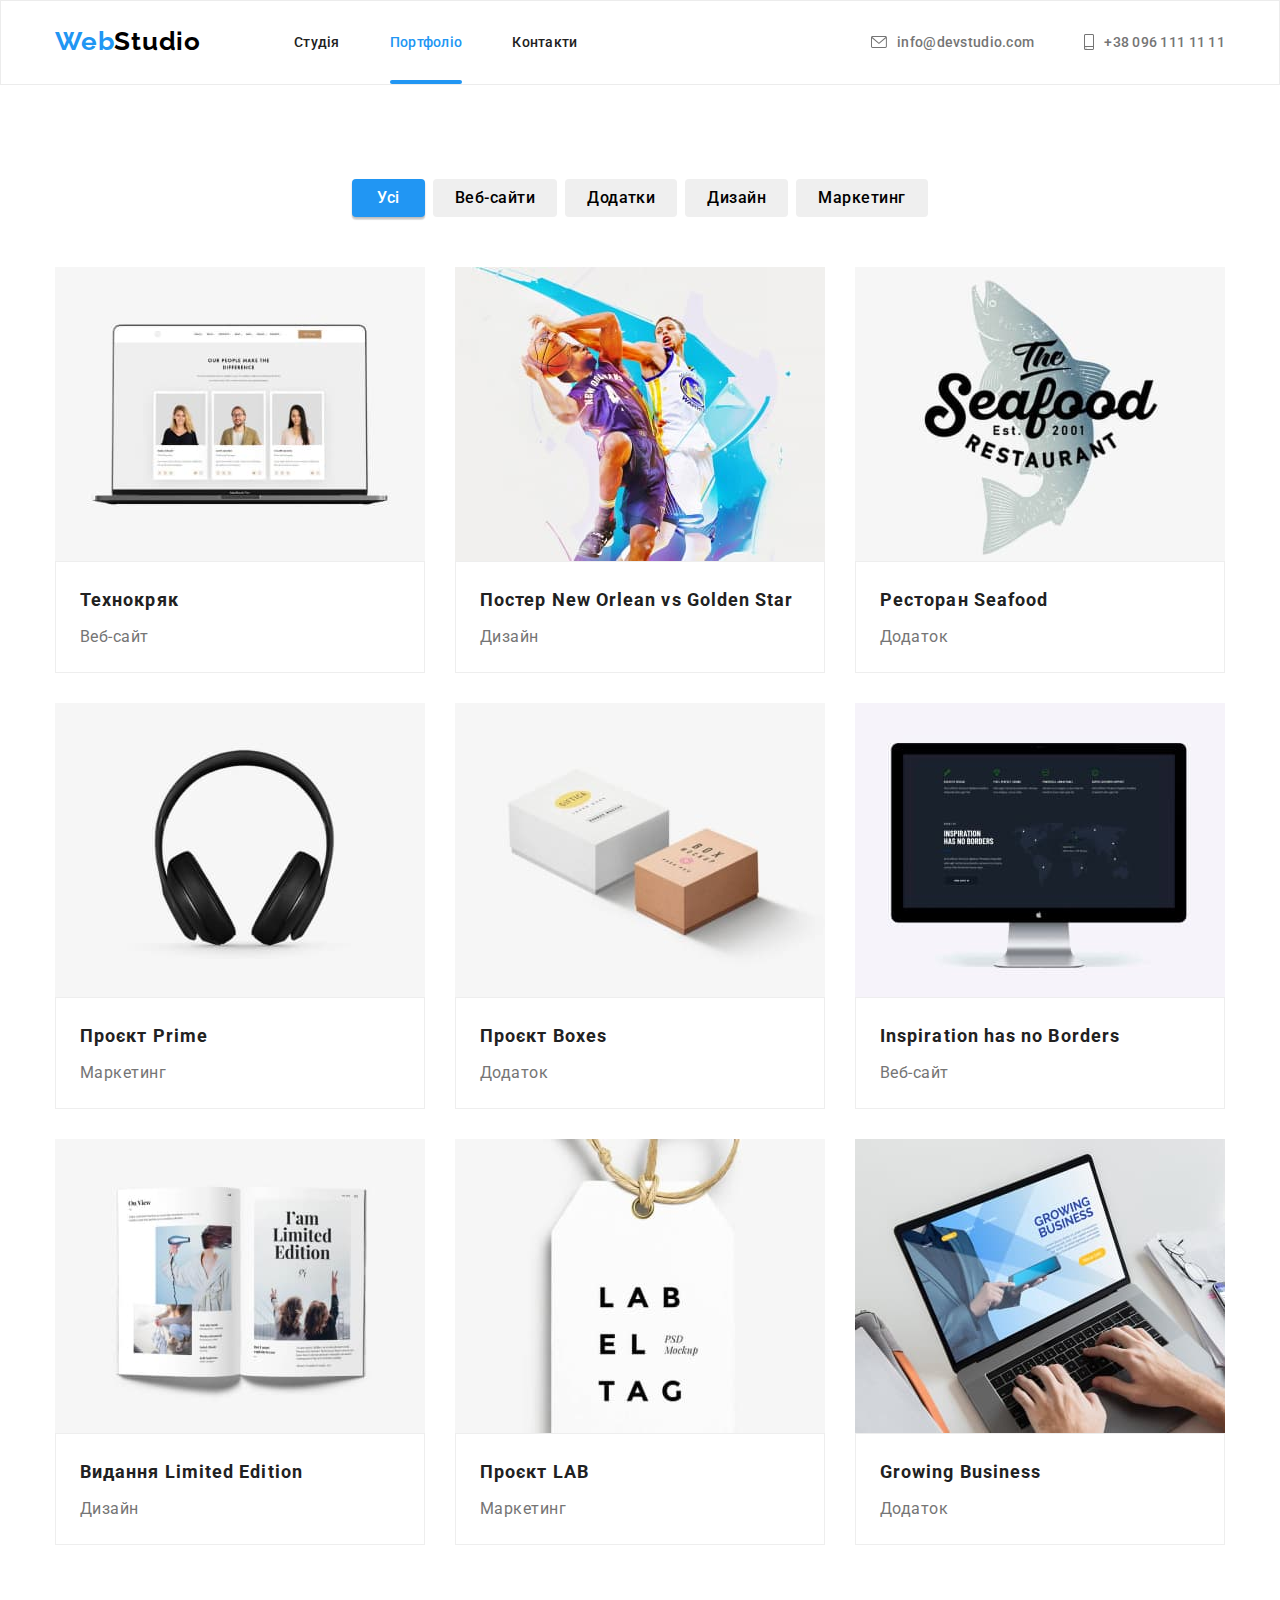
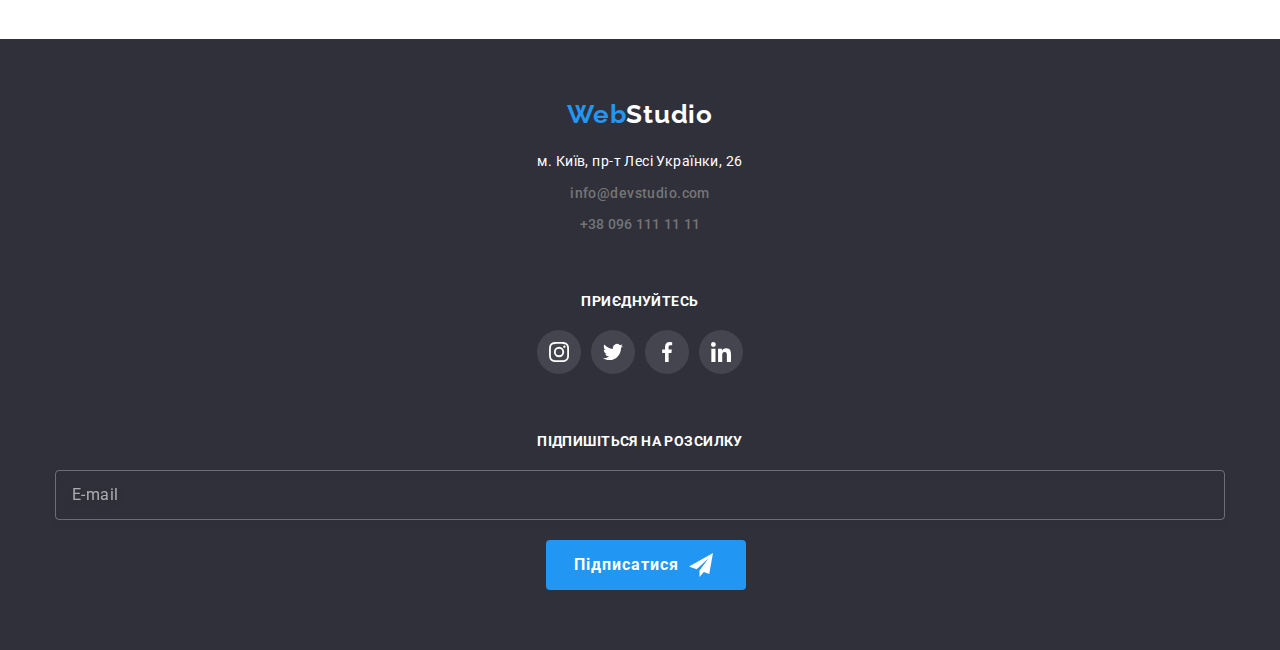
==== commit fabff148: "hw#8" ====
--- a/portfolio.html
+++ b/portfolio.html
@@ -23,10 +23,10 @@
                         class="logo logo__header_studio">Studio</span></a>
                 <ul class="menu list">
                     <li class="menu__item">
-                        <a href="./index.html" class="menu__link link current">Студія</a>
+                        <a href="./index.html" class="menu__link link">Студія</a>
                     </li>
                     <li class="menu__item">
-                        <a href="./portfolio.html" class="menu__link link">Портфоліо</a>
+                        <a href="./portfolio.html" class="menu__link link current">Портфоліо</a>
                     </li>
                     <li class="menu__item">
                         <a href="#" class="menu__link link">Контакти</a>
@@ -65,10 +65,10 @@
                 <nav class="mobile-menu__navigation">
                     <ul class="list mobile-menu__list">
                         <li class="menu__item">
-                            <a href="./index.html" class="mobile-menu__list-link link current">Студія</a>
+                            <a href="./index.html" class="mobile-menu__list-link link">Студія</a>
                         </li>
                         <li class="menu__item">
-                            <a href="./portfolio.html" class="mobile-menu__list-link link">Портфоліо</a>
+                            <a href="./portfolio.html" class="mobile-menu__list-link link current">Портфоліо</a>
                         </li>
                         <li class="menu__item">
                             <a href="#" class="mobile-menu__list-link link">Контакти</a>
--- a/css/main.min.css
+++ b/css/main.min.css
@@ -1 +1 @@
-:root{--primary-font: "Roboto", sans-serif;--secondary-font: "Raleway", sans-serif;--primary-text-color-theme-light: #212121;--secodary-text-color-theme-light: #757575;--primary-text-color-theme-dark: #ffffff;--bacground-text-color-theme-dark: #2f303a;--logo-header-color: #000000;--border-header-color: #ececec;--accent-color: #2196f3;--background-four-color: #f5f4fa;--background-color: #f5f5f5;--background-color-header: #c4c4c4;--svg-icon-color: #afb1b8;--background-overlay: rgba(33, 150, 243, 0.9);--transition-dur-and-func: 250ms cubic-bezier(0.4, 0, 0.2, 1)}.modal-form-submit,.footer-form-submit,.hero-btn{font-size:16px;line-height:1.88;text-align:center;letter-spacing:.06em}.visually-hidden{position:absolute;white-space:nowrap;width:1px;height:1px;overflow:hidden;border:0;padding:0;clip:rect(0 0 0 0);clip-path:inset(50%);margin:-1px}h1,h2,h3,p{margin-top:0;margin-bottom:0;padding-left:0}ul{margin-top:0;margin-bottom:0;padding-left:0}.link,.list-portfolio{text-decoration:none}.list{list-style:none}img{display:block;max-width:100%;height:auto}button{cursor:pointer}address{font-style:normal}body{color:var(--secodary-text-color-theme-light);font-family:var(--primary-font);font-size:14px;line-height:1.33;letter-spacing:.02em}.container{padding-left:15px;padding-right:15px}@media screen and (min-width: 480px){.container{width:480px;margin-left:auto;margin-right:auto}}@media screen and (min-width: 768px){.container{width:768px}}@media screen and (min-width: 1200px){.container{width:1200px}}.open-btn.current,.hero-btn.current{color:var(--primary-text-color-theme-dark);background-color:var(--accent-color);box-shadow:0px 3px 1px rgba(0,0,0,.1),0px 1px 2px rgba(0,0,0,.08),0px 2px 2px rgba(0,0,0,.12)}.link.current{color:var(--accent-color)}.logo{font-family:var(--secondary-font);font-weight:700;font-size:26px;line-height:1.19;letter-spacing:.03em;color:var(--accent-color)}.mobile-menu{position:fixed;top:0;left:0;z-index:100;width:100%;height:100%;background-color:var(--primary-text-color-theme-dark);opacity:0;visibility:hidden;pointer-events:none;transition:opacity var(--transition-dur-and-func),visibility var(--transition-dur-and-func)}.mobile-menu.is-open{opacity:1;visibility:visible;pointer-events:auto}@media screen and (min-width: 768px){.mobile-menu{display:none}}.mobile-menu__container{position:relative;padding-left:40px;display:flex;flex-direction:column;height:100vh}.mobile-menu__navigation{padding-top:48px}.mobile-menu__close-btn{position:absolute;top:10px;right:15px;line-height:0;background-color:rgba(0,0,0,0);border:0;padding:0}.mobile-menu__close-btn:hover,.mobile-menu__close-btn:focus{fill:var(--accent-color)}.mobile-menu__close-icon{width:40px;height:40px;transition:fill var(--transition-dur-and-func)}.mobile-menu__footer{margin-top:auto;padding-bottom:48px}.menu__item:not(:last-child){margin-bottom:32px}.mobile-menu__list-link{font-weight:500;font-size:40px;line-height:1.18;text-align:center;letter-spacing:.02em;color:var(--primary-text-color-theme-light)}.mobile-menu__contacts{margin-bottom:64px}.contacts-item{display:inline-block}.contacts-item:not(:last-child){margin-bottom:32px}.mobile-menu__phone{font-weight:500;font-size:34px;line-height:1.18px;letter-spacing:.02em;color:var(--accent-color)}.mobile-menu__mail{font-weight:500;font-size:24px;line-height:1.17px;letter-spacing:.02em;color:var(--secodary-text-color-theme-light)}.mobile-menu__social-list{display:flex;gap:10px}.mobile-menu__social-link{font-weight:500;font-size:18px;line-height:1.22;letter-spacing:.02em;color:var(--accent-color)}.mobile-menu__social-link.after::after{content:"";margin-left:10px;border:1px solid rgba(33,33,33,.2);transform:rotate(90deg)}.mail{display:flex;align-items:center;font-weight:500;font-size:14px;color:var(--secodary-text-color-theme-light);transition:color var(--transition-dur-and-func)}.mail:hover,.mail:focus{color:var(--accent-color)}.phone{display:flex;align-items:center;font-weight:500;font-size:14px;color:var(--secodary-text-color-theme-light);transition:color var(--transition-dur-and-func)}.phone:hover,.phone:focus{color:var(--accent-color)}.section-title{font-size:36px;line-height:1.17;margin-bottom:30px;text-align:center;letter-spacing:.03em;color:var(--primary-text-color-theme-light)}.social-list{display:flex;column-gap:10px;justify-content:center;padding-bottom:30px}.social-list-item-link{display:flex;width:44px;height:44px;border-radius:50%;justify-content:center;align-items:center;transition:background-color var(--transition-dur-and-func)}.social-list-item-link:hover,.social-list-item-link:focus{background-color:var(--accent-color)}.social-list-item-link:hover .social-list-icon,.social-list-item-link:focus .social-list-icon{fill:var(--primary-text-color-theme-dark)}.social-list-icon{fill:var(--svg-icon-color);transition:fill var(--transition-dur-and-func)}.logo__header_studio{color:var(--logo-header-color)}.page-header{padding-top:10px;padding-bottom:10px;border:1px solid var(--border-header-color)}.menu{display:none}.list-header{display:none}.page-header__container{display:flex;align-items:center;justify-content:space-between}.open-mobile-menu-btn{line-height:0;border:none;background-color:rgba(0,0,0,0);padding:0}.open-mobile-menu-btn:hover,.open-mobile-menu-btn:focus{fill:var(--accent-color)}@media screen and (min-width: 768px){.open-mobile-menu-btn{display:none}}.open-mobile-menu-btn__icon{width:40px;height:40px}@media screen and (min-width: 768px){.menu{display:block}}.hero{padding:118px 0;margin-bottom:60px;text-align:center;background-color:var(--background-color-header)}.main-header{font-size:26px;line-height:1.62;text-align:center;letter-spacing:.06em;text-transform:uppercase;color:var(--primary-text-color-theme-dark);margin-bottom:30px}.hero-btn{font-weight:700;box-shadow:0px 4px 4px rgba(0,0,0,.15);border-radius:4px;border:none;padding:10px 32px;min-width:200px;min-height:50px;transition:color var(--transition-dur-and-func),background-color var(--transition-dur-and-func)}.hero-btn:hover,.hero-btn:focus{color:var(--primary-text-color-theme-dark);background-color:var(--accent-color)}.features-list__icon{display:flex;height:120px;justify-content:center;align-items:center;border-radius:4px;margin-bottom:30px;background-color:var(--background-four-color)}.features-list__header{font-size:14px;line-height:1.14;text-align:center;margin-bottom:10px;letter-spacing:.03em;text-transform:uppercase;color:var(--primary-text-color-theme-light)}.features-list__text{line-height:1.71;letter-spacing:.03em}.features-list__item:not(:last-child){margin-bottom:30px}.features-list__item-four{margin-bottom:60px}.offers{padding-top:0px}@media screen and (max-width: 1199px){.offers{display:none}}.offers__list{display:flex;align-items:center;gap:30px}.offers__wrapper{position:relative}.offers__header{position:absolute;bottom:0;width:100%;padding:27px 0;font-weight:700;font-size:14px;line-height:1.1428571429;text-align:center;letter-spacing:.03em;text-transform:uppercase;background:rgba(47,48,58,.8);color:var(--primary-text-color-theme-dark)}.team-section{background-color:var(--background-four-color);padding:60px 0;margin-bottom:60px}.team-section__card{box-shadow:0px 1px 3px rgba(0,0,0,.12),0px 1px 1px rgba(0,0,0,.14),0px 2px 1px rgba(0,0,0,.2);border-radius:0px 0px 4px 4px;background-color:var(--primary-text-color-theme-dark)}.team-section__manager{font-weight:500;font-size:16px;line-height:1.1875;text-align:center;letter-spacing:.03em;padding-top:30px;margin-bottom:10px;color:var(--primary-text-color-theme-light)}.team-section__position{font-size:16px;line-height:1.19;text-align:center;letter-spacing:.03em;margin-bottom:16px}.clients-section{margin-bottom:60px}.clients-section__list{display:flex;justify-content:center;flex-wrap:wrap;gap:30px}.clients-list-item-link{display:flex;width:170px;height:92px;justify-content:center;align-items:center;border:1px solid var(--svg-icon-color);border-radius:4px;transition:border var(--transition-dur-and-func)}.clients-list-item-link:hover,.clients-list-item-link:focus{border:1px solid var(--accent-color)}.clients-list-icon{justify-content:center;align-items:center;fill:var(--svg-icon-color);transition:fill var(--transition-dur-and-func)}.clients-list-item-link:hover .clients-list-icon,.clients-list-item-link:focus .clients-list-icon{fill:var(--accent-color)}.footer{padding-top:60px;padding-bottom:60px;background-color:var(--bacground-text-color-theme-dark)}.footer__container{display:flex;flex-direction:column;align-items:center}.footer__list-address{display:flex;flex-direction:column;align-items:center;margin-bottom:60px}.footer-form__label{width:100%}.footer__address{margin-top:20px}.footer__adress-list{display:flex;flex-direction:column;align-items:center}.address-link{font-size:14px;line-height:1.71px;letter-spacing:.03em;color:var(--primary-text-color-theme-dark)}.logo__footer-studio{color:var(--primary-text-color-theme-dark)}.footer-li:not(:last-child){margin-bottom:9px;line-height:1.7;letter-spacing:.03em}.footer-header{font-size:14px;line-height:1.14;margin-bottom:20px;letter-spacing:.03em;text-align:center;text-transform:uppercase;color:var(--primary-text-color-theme-dark)}.link-footer{background-color:rgba(255,255,255,.1)}.footer-list-social{margin-bottom:60px}.social-list-icon-footer{fill:var(--primary-text-color-theme-dark)}.footer .social-list{padding-bottom:0}.footer-list-input{width:100%}.footer-list-input-title{display:block;font-weight:700;font-size:14px;line-height:1.14;letter-spacing:.03em;text-align:center;text-transform:uppercase;color:var(--primary-text-color-theme-dark);margin-bottom:20px}.footer-form{display:flex;flex-direction:column;width:100%;align-items:center}.footer-email-input{width:100%;height:50px;padding-left:16px;background-color:rgba(0,0,0,0);color:var(--primary-text-color-theme-dark);border:1px solid rgba(255,255,255,.3);filter:drop-shadow(0px 4px 4px rgba(0, 0, 0, 0.15));border-radius:4px}.footer-email-input::placeholder{font-weight:400;font-size:16px;line-height:1.25;display:flex;align-items:center;letter-spacing:.03em;color:rgba(255,255,255,.6)}.footer-form__label{margin-bottom:20px}.footer-form-submit{width:200px;height:50px;text-align:center;display:flex;align-items:center;font-weight:700;color:var(--primary-text-color-theme-dark);border:rgba(0,0,0,0);border-radius:4px;margin-left:12px;margin-top:auto;padding:10px 28px;background-color:var(--accent-color)}.footer-form-submit:hover,.footer-form-submit:focus{box-shadow:0px 4px 4px rgba(0,0,0,.15)}.footer-submit-icon{margin-left:10px;fill:var(--primary-text-color-theme-dark)}.list-portfolio{display:block;color:var(--secodary-text-color-theme-light);transition:box-shadow var(--transition-dur-and-func)}.list-portfolio:hover,.list-portfolio:focus{box-shadow:0px 1px 1px rgba(0,0,0,.12),0px 4px 4px rgba(0,0,0,.06),1px 4px 6px rgba(0,0,0,.16)}.portfolio-header{font-size:18px;line-height:2;letter-spacing:.06em;margin-bottom:4px;color:var(--primary-text-color-theme-light)}.potfolio-href{font-weight:400;font-size:16px;line-height:1.875;letter-spacing:.03em}.filters{margin-bottom:40px}@media screen and (max-width: 767px){.filters{max-width:326px;margin-top:60px}}@media screen and (min-width: 768px){.filters{display:flex;gap:8px;justify-content:center;margin-bottom:50px}}@media screen and (max-width: 767px){.filters__list{display:inline;gap:8px}}.open-btn{font-weight:500;font-size:16px;line-height:1.63;text-align:center;letter-spacing:.03em;align-items:center;border-radius:4px;border:none;padding:6px 22px;transition:color var(--transition-dur-and-func),background-color var(--transition-dur-and-func),box-shadow var(--transition-dur-and-func)}.open-btn:hover,.open-btn:focus{color:var(--primary-text-color-theme-dark);background-color:var(--accent-color);box-shadow:0px 3px 1px rgba(0,0,0,.1),0px 1px 2px rgba(0,0,0,.08),0px 2px 2px rgba(0,0,0,.12)}@media screen and (max-width: 767px){.open-btn{margin-bottom:15px}}.open-btn.current{padding:6px 25px}@media screen and (min-width: 1200px){.cards-portfolio-list{display:flex;flex-wrap:wrap;gap:30px}}.portfolio-item{width:calc((100% - 60px)/3)}.portfolio-item-title{padding:20px 24px;border:1px solid #eee}.overlay{position:absolute;top:0;left:0;width:100%;height:101%;font-weight:400;font-size:18px;line-height:1.56;letter-spacing:.03em;padding:63px 24px;overflow:auto;transform:translateY(100%);transition:transform var(--transition-dur-and-func);color:var(--primary-text-color-theme-dark);background-color:var(--background-overlay)}.list-portfolio:hover .overlay,.list-portfolio:focus .overlay{transform:translateY(0%)}.img-portfolio-wrapper{position:relative;overflow:hidden}.backdrop{position:fixed;top:0;left:0;width:100%;height:100%;z-index:100;background-color:rgba(0,0,0,.2);transition:opacity var(--transition-dur-and-func),visibility var(--transition-dur-and-func);padding:93px 15px;overflow-y:scroll}.backdrop.is-hidden{visibility:hidden;opacity:0;pointer-events:none}.modal{position:relative;padding:40px;background-color:var(--primary-text-color-theme-dark);box-shadow:0px 1px 3px rgba(0,0,0,.12),0px 1px 1px rgba(0,0,0,.14),0px 2px 1px rgba(0,0,0,.2);border-radius:4px}@media screen and (min-width: 450px){.modal{position:absolute;top:50%;left:50%;transform:translate(-50%, -50%);max-width:450px;width:100%}}@media screen and (min-width: 1200px){.modal{max-width:528px}}.modal-close-btn{position:absolute;top:8px;right:8px;display:flex;align-items:center;justify-content:center;width:30px;height:30px;border-radius:50%;background-color:rgba(0,0,0,0);border:1px solid rgba(0,0,0,.1);padding:0}.modal-close-icon{transition:fill var(--transition-dur-and-func)}.modal-close-btn:hover .modal-close-icon,.modal-close-btn:focus .modal-close-icon{fill:var(--accent-color)}.modal-form-title{font-weight:700;font-size:20px;line-height:1.15;text-align:center;letter-spacing:.03em;margin-bottom:12px;color:var(--primary-text-color-theme-light)}.modal-form{display:flex;flex-direction:column}.modal-form-input-desc{display:block;font-weight:400;font-size:12px;line-height:1.17;letter-spacing:.01em;margin-bottom:4px;color:var(--secodary-text-color-theme-light)}.modal-form-field{margin-bottom:10px}.modal-form-input{width:100%;height:40px;padding-left:42px;border:1px solid rgba(33,33,33,.2);border-radius:4px;transition:border-color var(--transition-dur-and-func)}.modal-form-input:focus{outline:none;border-color:var(--accent-color)}.modal-form-input-wrapper{position:relative;display:block}.modal-form-input-icon{position:absolute;top:50%;left:12px;transform:translateY(-50%);transition:fill var(--transition-dur-and-func)}.modal-form-input:focus+.modal-form-input-icon{fill:var(--accent-color)}.modal-form-field-desc{margin-bottom:20px}.modal-form-message{display:block;width:100%;height:120px;resize:none;padding:12px 16px;border:1px solid rgba(33,33,33,.2);border-radius:4px;transition:border-color var(--transition-dur-and-func)}.modal-form-message::placeholder{font-weight:400;font-size:12px;line-height:1.17;letter-spacing:.01em;color:rgba(117,117,117,.5)}.modal-form-message:focus{outline:none;border-color:var(--accent-color)}.modal-form-check-field{display:flex;justify-content:center;align-items:center;margin-bottom:30px}.modal-form-own-checkbox{border:2px solid var(--primary-text-color-theme-light);border-radius:2px;fill:rgba(0,0,0,0);cursor:pointer;margin-right:8px;transition:fill var(--transition-dur-and-func),background-color var(--transition-dur-and-func)}.modal-form-check:checked+.modal-form-own-checkbox{background-color:var(--accent-color);fill:var(--primary-text-color-theme-dark);border:none}.modal-form-check:focus+.modal-form-own-checkbox{box-shadow:0 0 0 2px rgba(0,0,0,.25)}.modal-form-own-checkbox-desc{font-weight:400;font-size:12px;line-height:1.17;letter-spacing:.03em;color:var(--secodary-text-color-theme-light)}@media screen and (min-width: 1200px){.modal-form-own-checkbox-desc{font-size:14px;line-height:1.71}}.modal-form-own-checkbox-user{font-weight:400;font-size:12px;line-height:1.17;letter-spacing:.03em;text-decoration-line:underline;color:var(--accent-color)}@media screen and (min-width: 1200px){.modal-form-own-checkbox-user{font-size:14px;line-height:1.71}}.modal-form-submit{display:flex;align-items:center;font-weight:700;align-self:center;box-shadow:0px 4px 4px rgba(0,0,0,.15);border-radius:4px;border:none;padding:10px 52px;min-width:200px;min-height:50px;color:var(--primary-text-color-theme-dark);background-color:var(--accent-color);transition:color var(--transition-dur-and-func),background-color var(--transition-dur-and-func)}.modal-form-submit:hover,.modal-form-submit:focus{color:var(--primary-text-color-theme-dark);background-color:var(--accent-color)}/*# sourceMappingURL=main.min.css.map */+:root{--primary-font: "Roboto", sans-serif;--secondary-font: "Raleway", sans-serif;--primary-text-color-theme-light: #212121;--secodary-text-color-theme-light: #757575;--primary-text-color-theme-dark: #ffffff;--bacground-text-color-theme-dark: #2f303a;--logo-header-color: #000000;--border-header-color: #ececec;--accent-color: #2196f3;--background-four-color: #f5f4fa;--background-color: #f5f5f5;--background-color-header: #c4c4c4;--svg-icon-color: #afb1b8;--background-overlay: rgba(33, 150, 243, 0.9);--transition-dur-and-func: 250ms cubic-bezier(0.4, 0, 0.2, 1)}.modal-form-submit,.footer-form-submit,.hero-btn{font-size:16px;line-height:1.88;text-align:center;letter-spacing:.06em}.visually-hidden{position:absolute;white-space:nowrap;width:1px;height:1px;overflow:hidden;border:0;padding:0;clip:rect(0 0 0 0);clip-path:inset(50%);margin:-1px}h1,h2,h3,p{margin-top:0;margin-bottom:0;padding-left:0}ul{margin-top:0;margin-bottom:0;padding-left:0}.link,.list-portfolio{text-decoration:none}.list{list-style:none}img{display:block;max-width:100%;height:auto}button{cursor:pointer}address{font-style:normal}body{color:var(--secodary-text-color-theme-light);font-family:var(--primary-font);font-size:14px;line-height:1.33;letter-spacing:.02em}@media screen and (min-width: 768px){.section{padding-top:94px;padding-bottom:94px}}.container{padding-left:15px;padding-right:15px}@media screen and (min-width: 480px){.container{width:480px;margin-left:auto;margin-right:auto}}@media screen and (min-width: 768px){.container{width:768px}}@media screen and (min-width: 1200px){.container{width:1200px}}.open-btn.current,.hero-btn.current{color:var(--primary-text-color-theme-dark);background-color:var(--accent-color);box-shadow:0px 3px 1px rgba(0,0,0,.1),0px 1px 2px rgba(0,0,0,.08),0px 2px 2px rgba(0,0,0,.12)}.link.current{color:var(--accent-color)}.logo{font-family:var(--secondary-font);font-weight:700;font-size:26px;line-height:1.19;letter-spacing:.03em;color:var(--accent-color)}.mobile-menu{position:fixed;top:0;left:0;z-index:100;width:100%;height:100%;background-color:var(--primary-text-color-theme-dark);opacity:0;visibility:hidden;pointer-events:none;transition:opacity var(--transition-dur-and-func),visibility var(--transition-dur-and-func)}.mobile-menu.is-open{opacity:1;visibility:visible;pointer-events:auto}@media screen and (min-width: 768px){.mobile-menu{display:none}}.mobile-menu__container{position:relative;padding-left:40px;display:flex;flex-direction:column;height:100vh}.mobile-menu__navigation{padding-top:48px}.mobile-menu__close-btn{position:absolute;top:10px;right:15px;line-height:0;background-color:rgba(0,0,0,0);border:0;padding:0}.mobile-menu__close-btn:hover,.mobile-menu__close-btn:focus{fill:var(--accent-color)}.mobile-menu__close-icon{width:40px;height:40px;transition:fill var(--transition-dur-and-func)}.mobile-menu__footer{margin-top:auto;padding-bottom:48px}.mobile-menu__list-link{font-weight:500;font-size:40px;line-height:1.18;text-align:center;letter-spacing:.02em;color:var(--primary-text-color-theme-light)}.mobile-menu__contacts{margin-bottom:64px}.contacts-item{display:inline-block}.contacts-item:not(:last-child){margin-bottom:32px}.mobile-menu__phone{font-weight:500;font-size:28px;line-height:1.18px;letter-spacing:.02em;color:var(--accent-color)}@media screen and (min-width: 408px){.mobile-menu__phone{font-size:34px}}.mobile-menu__mail{font-weight:500;font-size:24px;line-height:1.17px;letter-spacing:.02em;color:var(--secodary-text-color-theme-light)}.mobile-menu__social-list{display:flex;gap:10px}.mobile-menu__social-link{font-weight:500;font-size:12px;line-height:1.22;letter-spacing:.02em;color:var(--accent-color)}.mobile-menu__social-link.after::after{content:"";margin-left:10px;border:1px solid rgba(33,33,33,.2);transform:rotate(90deg)}@media screen and (min-width: 408px){.mobile-menu__social-link{font-size:18px}}.mail{display:flex;align-items:center;font-weight:500;font-size:14px;color:var(--secodary-text-color-theme-light);transition:color var(--transition-dur-and-func)}.mail:hover,.mail:focus{color:var(--accent-color)}.phone{display:flex;align-items:center;font-weight:500;font-size:14px;color:var(--secodary-text-color-theme-light);transition:color var(--transition-dur-and-func)}.phone:hover,.phone:focus{color:var(--accent-color)}.menu{display:none}.menu__item:not(:last-child){margin-bottom:32px}@media screen and (min-width: 768px){.menu{display:flex;column-gap:50px;align-items:center}}@media screen and (min-width: 768px){.menu__item:not(:last-child){margin-bottom:0}}.menu__link{font-weight:500;color:var(--primary-text-color-theme-light);transition:color var(--transition-dur-and-func);position:relative;display:inline-block;padding-top:32px;padding-bottom:32px}.menu__link:hover,.menu__link:focus{color:var(--accent-color)}.menu__link.current::after{content:"";position:absolute;width:100%;height:4px;bottom:0;left:0;border-radius:2px;background-color:currentColor}.section-title{font-size:36px;line-height:1.17;margin-bottom:30px;text-align:center;letter-spacing:.03em;color:var(--primary-text-color-theme-light)}.social-list{display:flex;column-gap:10px;justify-content:center;padding-bottom:30px}.social-list-item-link{display:flex;width:44px;height:44px;border-radius:50%;justify-content:center;align-items:center;transition:background-color var(--transition-dur-and-func)}.social-list-item-link:hover,.social-list-item-link:focus{background-color:var(--accent-color)}.social-list-item-link:hover .social-list-icon,.social-list-item-link:focus .social-list-icon{fill:var(--primary-text-color-theme-dark)}.social-list-icon{fill:var(--svg-icon-color);transition:fill var(--transition-dur-and-func)}.logo__header_studio{color:var(--logo-header-color)}.page-navigation .link.current{color:var(--accent-color)}.page-header{padding-top:10px;padding-bottom:10px;border:1px solid var(--border-header-color)}@media screen and (min-width: 768px){.page-header{padding:0}}.list-header{display:none}@media screen and (min-width: 768px){.list-header{display:flex;flex-direction:column;gap:10px;margin-left:auto}}@media screen and (min-width: 1200px){.list-header{display:flex;flex-direction:row;column-gap:50px}}.page-header__container{display:flex;align-items:center;justify-content:space-between}.open-mobile-menu-btn{line-height:0;border:none;background-color:rgba(0,0,0,0);padding:0}.open-mobile-menu-btn:hover,.open-mobile-menu-btn:focus{fill:var(--accent-color)}@media screen and (min-width: 768px){.open-mobile-menu-btn{display:none}}.open-mobile-menu-btn__icon{width:40px;height:40px}@media screen and (min-width: 768px){.page-navigation{display:flex;align-items:center}}@media screen and (min-width: 768px){.logo__header{margin-right:83px;padding-top:24px;padding-bottom:25px}}@media screen and (min-width: 1200px){.logo__header{margin-right:93px}}@media screen and (min-width: 768px){.phone__svg,.mail__svg{fill:currentColor;margin-right:10px}}.hero{padding:118px 0;margin-bottom:60px;text-align:center;background-color:var(--background-color-header)}.main-header{font-size:26px;line-height:1.62;text-align:center;letter-spacing:.06em;text-transform:uppercase;color:var(--primary-text-color-theme-dark);margin-bottom:30px}.hero-btn{font-weight:700;box-shadow:0px 4px 4px rgba(0,0,0,.15);border-radius:4px;border:none;padding:10px 32px;min-width:200px;min-height:50px;transition:color var(--transition-dur-and-func),background-color var(--transition-dur-and-func)}.hero-btn:hover,.hero-btn:focus{color:var(--primary-text-color-theme-dark);background-color:var(--accent-color)}.features-list__icon{display:flex;height:120px;justify-content:center;align-items:center;border-radius:4px;margin-bottom:30px;background-color:var(--background-four-color)}.features-list__header{font-size:14px;line-height:1.14;text-align:center;margin-bottom:10px;letter-spacing:.03em;text-transform:uppercase;color:var(--primary-text-color-theme-light)}.features-list__text{line-height:1.71;letter-spacing:.03em}.features-list__item:not(:last-child){margin-bottom:30px}.features-list__item-four{margin-bottom:60px}.offers{padding-top:0px}@media screen and (max-width: 1199px){.offers{display:none}}.offers__list{display:flex;align-items:center;gap:30px}.offers__wrapper{position:relative}.offers__header{position:absolute;bottom:0;width:100%;padding:27px 0;font-weight:700;font-size:14px;line-height:1.1428571429;text-align:center;letter-spacing:.03em;text-transform:uppercase;background:rgba(47,48,58,.8);color:var(--primary-text-color-theme-dark)}.team-section{background-color:var(--background-four-color);padding:60px 0;margin-bottom:60px}.team-section__card{box-shadow:0px 1px 3px rgba(0,0,0,.12),0px 1px 1px rgba(0,0,0,.14),0px 2px 1px rgba(0,0,0,.2);border-radius:0px 0px 4px 4px;background-color:var(--primary-text-color-theme-dark)}.team-section__manager{font-weight:500;font-size:16px;line-height:1.1875;text-align:center;letter-spacing:.03em;padding-top:30px;margin-bottom:10px;color:var(--primary-text-color-theme-light)}.team-section__position{font-size:16px;line-height:1.19;text-align:center;letter-spacing:.03em;margin-bottom:16px}@media screen and (min-width: 1200px){.team-section__list{display:flex;gap:30px}}.clients-section{margin-bottom:60px}.clients-section__list{display:flex;justify-content:center;flex-wrap:wrap;gap:30px}.clients-section__list-item{width:calc((100% - 30px)/2)}.clients-section__list{display:flex;column-gap:30px;justify-content:center}.clients-list-item-link{display:flex;width:100%;height:92px;justify-content:center;align-items:center;border:1px solid var(--svg-icon-color);border-radius:4px;transition:border var(--transition-dur-and-func)}.clients-list-item-link:hover,.clients-list-item-link:focus{border:1px solid var(--accent-color)}.clients-list-icon{justify-content:center;align-items:center;fill:var(--svg-icon-color);transition:fill var(--transition-dur-and-func)}.clients-list-item-link:hover .clients-list-icon,.clients-list-item-link:focus .clients-list-icon{fill:var(--accent-color)}.footer{padding-top:60px;padding-bottom:60px;background-color:var(--bacground-text-color-theme-dark)}.footer__container{display:flex;flex-direction:column;align-items:center}.footer__list-address{display:flex;flex-direction:column;align-items:center;margin-bottom:60px}.footer-form__label{width:100%}.footer__address{margin-top:20px}.footer__adress-list{display:flex;flex-direction:column;align-items:center}.address-link{font-size:14px;line-height:1.71px;letter-spacing:.03em;color:var(--primary-text-color-theme-dark)}.logo__footer-studio{color:var(--primary-text-color-theme-dark)}.footer-li:not(:last-child){margin-bottom:9px;line-height:1.7;letter-spacing:.03em}.footer-header{font-size:14px;line-height:1.14;margin-bottom:20px;letter-spacing:.03em;text-align:center;text-transform:uppercase;color:var(--primary-text-color-theme-dark)}.link-footer{background-color:rgba(255,255,255,.1)}.footer-list-social{margin-bottom:60px}.social-list-icon-footer{fill:var(--primary-text-color-theme-dark)}.footer .social-list{padding-bottom:0}.footer-list-input{width:100%}.footer-list-input-title{display:block;font-weight:700;font-size:14px;line-height:1.14;letter-spacing:.03em;text-align:center;text-transform:uppercase;color:var(--primary-text-color-theme-dark);margin-bottom:20px}.footer-form{display:flex;flex-direction:column;width:100%;align-items:center}.footer-email-input{width:100%;height:50px;padding-left:16px;background-color:rgba(0,0,0,0);color:var(--primary-text-color-theme-dark);border:1px solid rgba(255,255,255,.3);filter:drop-shadow(0px 4px 4px rgba(0, 0, 0, 0.15));border-radius:4px}.footer-email-input::placeholder{font-weight:400;font-size:16px;line-height:1.25;display:flex;align-items:center;letter-spacing:.03em;color:rgba(255,255,255,.6)}.footer-form__label{margin-bottom:20px}.footer-form-submit{width:200px;height:50px;text-align:center;display:flex;align-items:center;font-weight:700;color:var(--primary-text-color-theme-dark);border:rgba(0,0,0,0);border-radius:4px;margin-left:12px;margin-top:auto;padding:10px 28px;background-color:var(--accent-color)}.footer-form-submit:hover,.footer-form-submit:focus{box-shadow:0px 4px 4px rgba(0,0,0,.15)}.footer-submit-icon{margin-left:10px;fill:var(--primary-text-color-theme-dark)}.list-portfolio{display:block;color:var(--secodary-text-color-theme-light);transition:box-shadow var(--transition-dur-and-func)}.list-portfolio:hover,.list-portfolio:focus{box-shadow:0px 1px 1px rgba(0,0,0,.12),0px 4px 4px rgba(0,0,0,.06),1px 4px 6px rgba(0,0,0,.16)}.portfolio-header{font-size:18px;line-height:2;letter-spacing:.06em;margin-bottom:4px;color:var(--primary-text-color-theme-light)}.potfolio-href{font-weight:400;font-size:16px;line-height:1.875;letter-spacing:.03em}.filters{margin-bottom:40px}@media screen and (max-width: 767px){.filters{max-width:342px;margin-top:60px}}@media screen and (min-width: 768px){.filters{display:flex;gap:8px;justify-content:center;margin-bottom:50px}}@media screen and (max-width: 767px){.filters__list{display:inline;line-height:0}}.open-btn{font-weight:500;font-size:16px;line-height:1.63;text-align:center;letter-spacing:.03em;align-items:center;border-radius:4px;border:none;padding:6px 22px;transition:color var(--transition-dur-and-func),background-color var(--transition-dur-and-func),box-shadow var(--transition-dur-and-func)}.open-btn:hover,.open-btn:focus{color:var(--primary-text-color-theme-dark);background-color:var(--accent-color);box-shadow:0px 3px 1px rgba(0,0,0,.1),0px 1px 2px rgba(0,0,0,.08),0px 2px 2px rgba(0,0,0,.12)}@media screen and (max-width: 767px){.open-btn{margin-right:4px;margin-bottom:15px}}.open-btn.current{padding:6px 25px}@media screen and (min-width: 1200px){.cards-portfolio-list{display:flex;flex-wrap:wrap;gap:30px}}@media screen and (min-width: 1200px){.portfolio-item{width:calc((100% - 60px)/3)}}.portfolio-item-title{padding:20px 24px;border:1px solid #eee}.overlay{position:absolute;top:0;left:0;width:100%;height:101%;font-weight:400;font-size:18px;line-height:1.56;letter-spacing:.03em;padding:63px 24px;overflow:auto;transform:translateY(100%);transition:transform var(--transition-dur-and-func);color:var(--primary-text-color-theme-dark);background-color:var(--background-overlay)}.list-portfolio:hover .overlay,.list-portfolio:focus .overlay{transform:translateY(0%)}.img-portfolio-wrapper{position:relative;overflow:hidden}.backdrop{position:fixed;top:0;left:0;width:100%;height:100%;z-index:100;background-color:rgba(0,0,0,.2);transition:opacity var(--transition-dur-and-func),visibility var(--transition-dur-and-func);padding:93px 15px;overflow-y:scroll}.backdrop.is-hidden{visibility:hidden;opacity:0;pointer-events:none}.modal{position:relative;padding:40px;background-color:var(--primary-text-color-theme-dark);box-shadow:0px 1px 3px rgba(0,0,0,.12),0px 1px 1px rgba(0,0,0,.14),0px 2px 1px rgba(0,0,0,.2);border-radius:4px}@media screen and (min-width: 450px){.modal{position:absolute;top:50%;left:50%;transform:translate(-50%, -50%);max-width:450px;width:100%}}@media screen and (min-width: 1200px){.modal{max-width:528px}}.modal-close-btn{position:absolute;top:8px;right:8px;display:flex;align-items:center;justify-content:center;width:30px;height:30px;border-radius:50%;background-color:rgba(0,0,0,0);border:1px solid rgba(0,0,0,.1);padding:0}.modal-close-icon{transition:fill var(--transition-dur-and-func)}.modal-close-btn:hover .modal-close-icon,.modal-close-btn:focus .modal-close-icon{fill:var(--accent-color)}.modal-form-title{font-weight:700;font-size:20px;line-height:1.15;text-align:center;letter-spacing:.03em;margin-bottom:12px;color:var(--primary-text-color-theme-light)}.modal-form{display:flex;flex-direction:column}.modal-form-input-desc{display:block;font-weight:400;font-size:12px;line-height:1.17;letter-spacing:.01em;margin-bottom:4px;color:var(--secodary-text-color-theme-light)}.modal-form-field{margin-bottom:10px}.modal-form-input{width:100%;height:40px;padding-left:42px;border:1px solid rgba(33,33,33,.2);border-radius:4px;transition:border-color var(--transition-dur-and-func)}.modal-form-input:focus{outline:none;border-color:var(--accent-color)}.modal-form-input-wrapper{position:relative;display:block}.modal-form-input-icon{position:absolute;top:50%;left:12px;transform:translateY(-50%);transition:fill var(--transition-dur-and-func)}.modal-form-input:focus+.modal-form-input-icon{fill:var(--accent-color)}.modal-form-field-desc{margin-bottom:20px}.modal-form-message{display:block;width:100%;height:120px;resize:none;padding:12px 16px;border:1px solid rgba(33,33,33,.2);border-radius:4px;transition:border-color var(--transition-dur-and-func)}.modal-form-message::placeholder{font-weight:400;font-size:12px;line-height:1.17;letter-spacing:.01em;color:rgba(117,117,117,.5)}.modal-form-message:focus{outline:none;border-color:var(--accent-color)}.modal-form-check-field{display:flex;justify-content:center;align-items:center;margin-bottom:30px}.modal-form-own-checkbox{border:2px solid var(--primary-text-color-theme-light);border-radius:2px;fill:rgba(0,0,0,0);cursor:pointer;margin-right:8px;transition:fill var(--transition-dur-and-func),background-color var(--transition-dur-and-func)}.modal-form-check:checked+.modal-form-own-checkbox{background-color:var(--accent-color);fill:var(--primary-text-color-theme-dark);border:none}.modal-form-check:focus+.modal-form-own-checkbox{box-shadow:0 0 0 2px rgba(0,0,0,.25)}.modal-form-own-checkbox-desc{font-weight:400;font-size:12px;line-height:1.17;letter-spacing:.03em;color:var(--secodary-text-color-theme-light)}@media screen and (min-width: 1200px){.modal-form-own-checkbox-desc{font-size:14px;line-height:1.71}}.modal-form-own-checkbox-user{font-weight:400;font-size:12px;line-height:1.17;letter-spacing:.03em;text-decoration-line:underline;color:var(--accent-color)}@media screen and (min-width: 1200px){.modal-form-own-checkbox-user{font-size:14px;line-height:1.71}}.modal-form-submit{display:flex;align-items:center;font-weight:700;align-self:center;box-shadow:0px 4px 4px rgba(0,0,0,.15);border-radius:4px;border:none;padding:10px 52px;min-width:200px;min-height:50px;color:var(--primary-text-color-theme-dark);background-color:var(--accent-color);transition:color var(--transition-dur-and-func),background-color var(--transition-dur-and-func)}.modal-form-submit:hover,.modal-form-submit:focus{color:var(--primary-text-color-theme-dark);background-color:var(--accent-color)}/*# sourceMappingURL=main.min.css.map */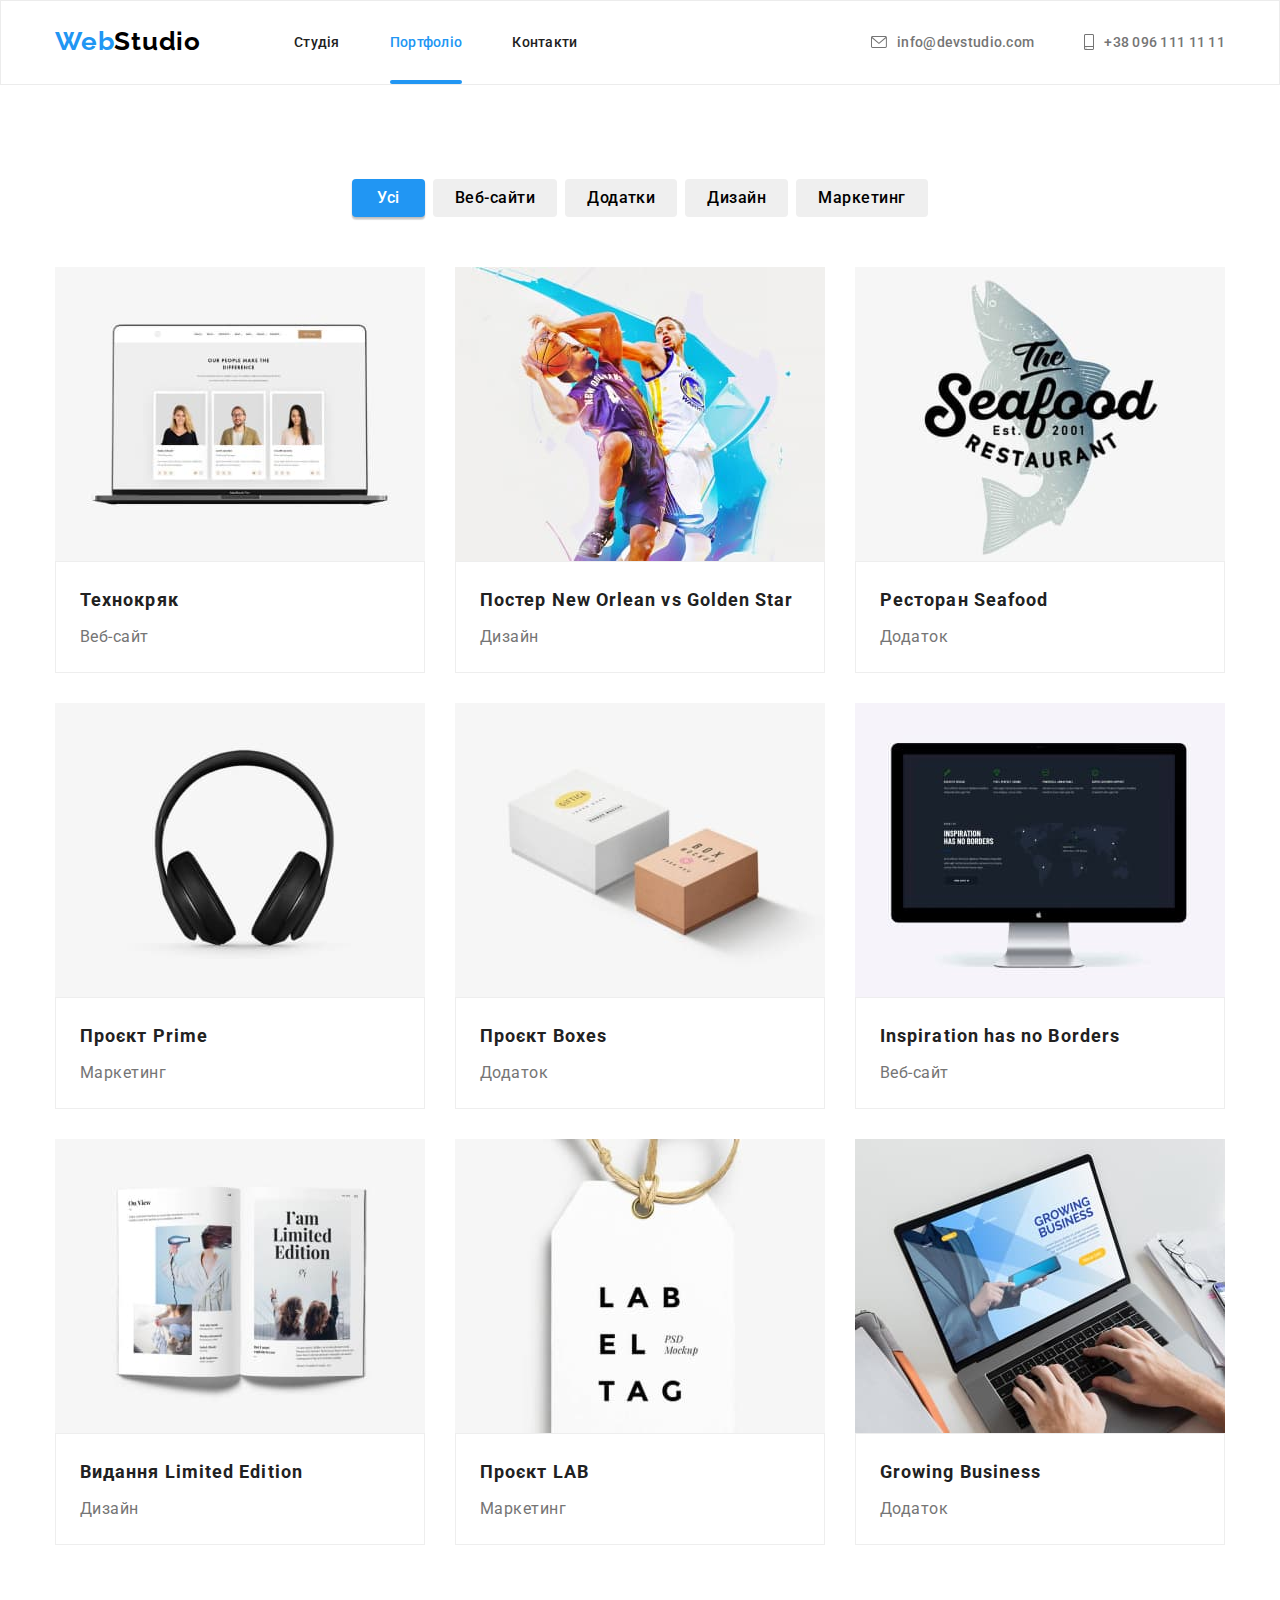
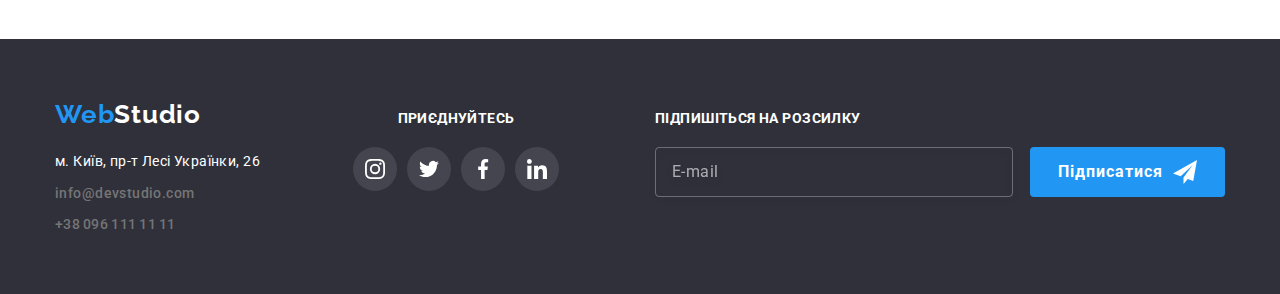
==== commit 8b977400: "HW#8 V.10/01/2022-9:50pm" ====
--- a/portfolio.html
+++ b/portfolio.html
@@ -117,7 +117,7 @@
                         <a href="#" class="list-portfolio">
                             <div class="img-portfolio-wrapper">
                                 <img src="./images/portfolio/project1.jpg" alt="Фото і дані трьох девелоперів"
-                                    width="370">
+                                    width="100%">
                                 <p class="overlay">
                                     Ресурс пропонує комплексні пропозиції з різним рівнем функціоналу та сервісів.
                                     Все це дозволить відвідувачу отримати вичерпні відомості про компанію чи приватну
@@ -133,7 +133,7 @@
                     <li class="portfolio-item">
                         <a href="#" class="list-portfolio">
                             <div class="img-portfolio-wrapper">
-                                <img src="./images/portfolio/project2.jpg" alt="Два баскетболісти" width="370">
+                                <img src="./images/portfolio/project2.jpg" alt="Два баскетболісти" width="100%">
                                 <p class="overlay">
                                     Ресурс пропонує комплексні пропозиції з різним рівнем функціоналу та сервісів.
                                     Все це дозволить відвідувачу отримати вичерпні відомості про компанію чи приватну
@@ -149,7 +149,7 @@
                     <li class="portfolio-item">
                         <a href="#" class="list-portfolio">
                             <div class="img-portfolio-wrapper">
-                                <img src="./images/portfolio/project3.jpg" alt="Логотип ресторану" width="370">
+                                <img src="./images/portfolio/project3.jpg" alt="Логотип ресторану" width="100%">
                                 <p class="overlay">
                                     Ресурс пропонує комплексні пропозиції з різним рівнем функціоналу та сервісів.
                                     Все це дозволить відвідувачу отримати вичерпні відомості про компанію чи приватну
@@ -165,7 +165,7 @@
                     <li class="portfolio-item">
                         <a href="#" class="list-portfolio">
                             <div class="img-portfolio-wrapper">
-                                <img src="./images/portfolio/project4.jpg" alt="Зображення навушників" width="370">
+                                <img src="./images/portfolio/project4.jpg" alt="Зображення навушників" width="100%">
                                 <p class="overlay">
                                     Ресурс пропонує комплексні пропозиції з різним рівнем функціоналу та сервісів.
                                     Все це дозволить відвідувачу отримати вичерпні відомості про компанію чи приватну
@@ -181,7 +181,7 @@
                     <li class="portfolio-item">
                         <a href="#" class="list-portfolio">
                             <div class="img-portfolio-wrapper">
-                                <img src="./images/portfolio/project5.jpg" alt="Зображення коробок" width="370">
+                                <img src="./images/portfolio/project5.jpg" alt="Зображення коробок" width="100%">
                                 <p class="overlay">
                                     Ресурс пропонує комплексні пропозиції з різним рівнем функціоналу та сервісів.
                                     Все це дозволить відвідувачу отримати вичерпні відомості про компанію чи приватну
@@ -197,7 +197,7 @@
                     <li class="portfolio-item">
                         <a href="#" class="list-portfolio">
                             <div class="img-portfolio-wrapper">
-                                <img src="./images/portfolio/project6.jpg" alt="Зображення монітору" width="370">
+                                <img src="./images/portfolio/project6.jpg" alt="Зображення монітору" width="100%">
                                 <p class="overlay">
                                     Ресурс пропонує комплексні пропозиції з різним рівнем функціоналу та сервісів.
                                     Все це дозволить відвідувачу отримати вичерпні відомості про компанію чи приватну
@@ -213,7 +213,7 @@
                     <li class="portfolio-item">
                         <a href="#" class="list-portfolio">
                             <div class="img-portfolio-wrapper">
-                                <img src="./images/portfolio/project7.jpg" alt="Розкрита книга" width="370">
+                                <img src="./images/portfolio/project7.jpg" alt="Розкрита книга" width="100%">
                                 <p class="overlay">
                                     Ресурс пропонує комплексні пропозиції з різним рівнем функціоналу та сервісів.
                                     Все це дозволить відвідувачу отримати вичерпні відомості про компанію чи приватну
@@ -229,7 +229,7 @@
                     <li class="portfolio-item">
                         <a href="#" class="list-portfolio">
                             <div class="img-portfolio-wrapper">
-                                <img src="./images/portfolio/project8.jpg" alt="Логотип проекту LAB" width="370">
+                                <img src="./images/portfolio/project8.jpg" alt="Логотип проекту LAB" width="100%">
                                 <p class="overlay">
                                     Ресурс пропонує комплексні пропозиції з різним рівнем функціоналу та сервісів.
                                     Все це дозволить відвідувачу отримати вичерпні відомості про компанію чи приватну
@@ -245,7 +245,7 @@
                     <li class="portfolio-item">
                         <a href="#" class="list-portfolio">
                             <div class="img-portfolio-wrapper">
-                                <img src="./images/portfolio/project9.jpg" alt="Людина працює на ноутбуці" width="370">
+                                <img src="./images/portfolio/project9.jpg" alt="Людина працює на ноутбуці" width="100%">
                                 <p class="overlay">
                                     Ресурс пропонує комплексні пропозиції з різним рівнем функціоналу та сервісів.
                                     Все це дозволить відвідувачу отримати вичерпні відомості про компанію чи приватну
@@ -265,60 +265,69 @@
     <footer class="footer">
 
         <div class="container footer__container">
-            <div class="footer__list-address">
-                <a href="./index.html" class="logo link">Web<span class="logo logo__footer-studio">Studio</span></a>
-                <address class="footer__address address">
-                    <ul class="footer__adress-list list">
-                        <li class="footer-li"><a class="address-link link" href="https://goo.gl/maps/CPtrU1FHBa2aNyZL9 "
-                                target="_blank" rel="noopener noreferrer nofollow">м. Київ, пр-т Лесі
-                                Українки, 26</a>
-                        <li class="footer-li"><a href="mailto:info@devstudio.com" class="mail link">
-                                info@devstudio.com</a></li>
-                        <li class="footer-li"><a href="tel:+380961111111" class="phone link">+38 096 111 11 11</a></li>
+            <div class="footer-tablet">
+                <div class="footer__list-address">
+                    <a href="./index.html" class="logo link">Web<span class="logo logo__footer-studio">Studio</span></a>
+                    <address class="footer__address address">
+                        <ul class="footer__adress-list list">
+                            <li class="footer-li"><a class="address-link link"
+                                    href="https://goo.gl/maps/CPtrU1FHBa2aNyZL9 " target="_blank"
+                                    rel="noopener noreferrer nofollow">м. Київ, пр-т Лесі
+                                    Українки, 26</a>
+                            <li class="footer-li"><a href="mailto:info@devstudio.com" class="mail link">
+                                    info@devstudio.com</a></li>
+                            <li class="footer-li"><a href="tel:+380961111111" class="phone link">+38 096 111 11 11</a>
+                            </li>
+                        </ul>
+                    </address>
+                </div>
+                <div class="footer-list-social">
+                    <h3 class="footer-header">ПРИЄДНУЙТЕСЬ</h3>
+                    <ul class="social-list list">
+                        <li class="social-list-item">
+                            <a href="#" class="social-list-item-link social-list-item-link-instagram link-footer">
+                                <svg aria-label="іконка інстаграму" class="social-list-icon-footer" width="20"
+                                    height="20">
+                                    <use href="./images/sprite.svg#icon-instagram"></use>
+                                </svg>
+                            </a>
+                        </li>
+                        <li class="social-list-item">
+                            <a href="#" class="social-list-item-link social-list-item-link-twitter link-footer">
+                                <svg aria-label="іконка твіттеру" class="social-list-icon-footer" width="20"
+                                    height="20">
+                                    <use href="./images/sprite.svg#icon-twitter"></use>
+                                </svg>
+                            </a>
+                        </li>
+                        <li class="social-list-item">
+                            <a href="#" class="social-list-item-link social-list-item-link-facebook link-footer">
+                                <svg aria-label="іконка фейсбуку" class="social-list-icon-footer" width="20"
+                                    height="20">
+                                    <use href="./images/sprite.svg#icon-facebook"></use>
+                                </svg>
+                            </a>
+                        </li>
+                        <li class="social-list-item">
+                            <a href="#" class="social-list-item-link social-list-item-link-linkedin link-footer">
+                                <svg aria-label="іконка лінкедіну" class="social-list-icon-footer" width="20"
+                                    height="20">
+                                    <use href="./images/sprite.svg#icon-linkedin"></use>
+                                </svg>
+                            </a>
+                        </li>
                     </ul>
-                </address>
+                </div>
             </div>
-            <div class="footer-list-social">
-                <h3 class="footer-header">ПРИЄДНУЙТЕСЬ</h3>
-                <ul class="social-list list">
-                    <li class="social-list-item">
-                        <a href="#" class="social-list-item-link social-list-item-link-instagram link-footer">
-                            <svg aria-label="іконка інстаграму" class="social-list-icon-footer" width="20" height="20">
-                                <use href="./images/sprite.svg#icon-instagram"></use>
-                            </svg>
-                        </a>
-                    </li>
-                    <li class="social-list-item">
-                        <a href="#" class="social-list-item-link social-list-item-link-twitter link-footer">
-                            <svg aria-label="іконка твіттеру" class="social-list-icon-footer" width="20" height="20">
-                                <use href="./images/sprite.svg#icon-twitter"></use>
-                            </svg>
-                        </a>
-                    </li>
-                    <li class="social-list-item">
-                        <a href="#" class="social-list-item-link social-list-item-link-facebook link-footer">
-                            <svg aria-label="іконка фейсбуку" class="social-list-icon-footer" width="20" height="20">
-                                <use href="./images/sprite.svg#icon-facebook"></use>
-                            </svg>
-                        </a>
-                    </li>
-                    <li class="social-list-item">
-                        <a href="#" class="social-list-item-link social-list-item-link-linkedin link-footer">
-                            <svg aria-label="іконка лінкедіну" class="social-list-icon-footer" width="20" height="20">
-                                <use href="./images/sprite.svg#icon-linkedin"></use>
-                            </svg>
-                        </a>
-                    </li>
-                </ul>
-            </div>
-
-            <div class="footer-list-input">
+
+
+            <div class="footer__list-input">
 
                 <form class="footer-form">
 
                     <label class="footer-form__label">
                         <span class="footer-list-input-title">Підпишіться на розсилку</span>
-                        <input type="email" name="user_email" class="footer-email-input" placeholder="E-mail">
+                        <input type="email" name="user_email" class="footer-email-input" required placeholder="E-mail">
                     </label>
                     <button type="submit" class="footer-form-submit">Підписатися
                         <svg class="footer-submit-icon" width="24px" height="24px">
@@ -333,6 +342,7 @@
 
     </footer>
 
+
     <script src="./js/mobile-menu.js"></script>
 
 </body>
--- a/css/main.min.css
+++ b/css/main.min.css
@@ -1 +1 @@
-:root{--primary-font: "Roboto", sans-serif;--secondary-font: "Raleway", sans-serif;--primary-text-color-theme-light: #212121;--secodary-text-color-theme-light: #757575;--primary-text-color-theme-dark: #ffffff;--bacground-text-color-theme-dark: #2f303a;--logo-header-color: #000000;--border-header-color: #ececec;--accent-color: #2196f3;--background-four-color: #f5f4fa;--background-color: #f5f5f5;--background-color-header: #c4c4c4;--svg-icon-color: #afb1b8;--background-overlay: rgba(33, 150, 243, 0.9);--transition-dur-and-func: 250ms cubic-bezier(0.4, 0, 0.2, 1)}.modal-form-submit,.footer-form-submit,.hero-btn{font-size:16px;line-height:1.88;text-align:center;letter-spacing:.06em}.visually-hidden{position:absolute;white-space:nowrap;width:1px;height:1px;overflow:hidden;border:0;padding:0;clip:rect(0 0 0 0);clip-path:inset(50%);margin:-1px}h1,h2,h3,p{margin-top:0;margin-bottom:0;padding-left:0}ul{margin-top:0;margin-bottom:0;padding-left:0}.link,.list-portfolio{text-decoration:none}.list{list-style:none}img{display:block;max-width:100%;height:auto}button{cursor:pointer}address{font-style:normal}body{color:var(--secodary-text-color-theme-light);font-family:var(--primary-font);font-size:14px;line-height:1.33;letter-spacing:.02em}@media screen and (min-width: 768px){.section{padding-top:94px;padding-bottom:94px}}.container{padding-left:15px;padding-right:15px}@media screen and (min-width: 480px){.container{width:480px;margin-left:auto;margin-right:auto}}@media screen and (min-width: 768px){.container{width:768px}}@media screen and (min-width: 1200px){.container{width:1200px}}.open-btn.current,.hero-btn.current{color:var(--primary-text-color-theme-dark);background-color:var(--accent-color);box-shadow:0px 3px 1px rgba(0,0,0,.1),0px 1px 2px rgba(0,0,0,.08),0px 2px 2px rgba(0,0,0,.12)}.link.current{color:var(--accent-color)}.logo{font-family:var(--secondary-font);font-weight:700;font-size:26px;line-height:1.19;letter-spacing:.03em;color:var(--accent-color)}.mobile-menu{position:fixed;top:0;left:0;z-index:100;width:100%;height:100%;background-color:var(--primary-text-color-theme-dark);opacity:0;visibility:hidden;pointer-events:none;transition:opacity var(--transition-dur-and-func),visibility var(--transition-dur-and-func)}.mobile-menu.is-open{opacity:1;visibility:visible;pointer-events:auto}@media screen and (min-width: 768px){.mobile-menu{display:none}}.mobile-menu__container{position:relative;padding-left:40px;display:flex;flex-direction:column;height:100vh}.mobile-menu__navigation{padding-top:48px}.mobile-menu__close-btn{position:absolute;top:10px;right:15px;line-height:0;background-color:rgba(0,0,0,0);border:0;padding:0}.mobile-menu__close-btn:hover,.mobile-menu__close-btn:focus{fill:var(--accent-color)}.mobile-menu__close-icon{width:40px;height:40px;transition:fill var(--transition-dur-and-func)}.mobile-menu__footer{margin-top:auto;padding-bottom:48px}.mobile-menu__list-link{font-weight:500;font-size:40px;line-height:1.18;text-align:center;letter-spacing:.02em;color:var(--primary-text-color-theme-light)}.mobile-menu__contacts{margin-bottom:64px}.contacts-item{display:inline-block}.contacts-item:not(:last-child){margin-bottom:32px}.mobile-menu__phone{font-weight:500;font-size:28px;line-height:1.18px;letter-spacing:.02em;color:var(--accent-color)}@media screen and (min-width: 408px){.mobile-menu__phone{font-size:34px}}.mobile-menu__mail{font-weight:500;font-size:24px;line-height:1.17px;letter-spacing:.02em;color:var(--secodary-text-color-theme-light)}.mobile-menu__social-list{display:flex;gap:10px}.mobile-menu__social-link{font-weight:500;font-size:12px;line-height:1.22;letter-spacing:.02em;color:var(--accent-color)}.mobile-menu__social-link.after::after{content:"";margin-left:10px;border:1px solid rgba(33,33,33,.2);transform:rotate(90deg)}@media screen and (min-width: 408px){.mobile-menu__social-link{font-size:18px}}.mail{display:flex;align-items:center;font-weight:500;font-size:14px;color:var(--secodary-text-color-theme-light);transition:color var(--transition-dur-and-func)}.mail:hover,.mail:focus{color:var(--accent-color)}.phone{display:flex;align-items:center;font-weight:500;font-size:14px;color:var(--secodary-text-color-theme-light);transition:color var(--transition-dur-and-func)}.phone:hover,.phone:focus{color:var(--accent-color)}.menu{display:none}.menu__item:not(:last-child){margin-bottom:32px}@media screen and (min-width: 768px){.menu{display:flex;column-gap:50px;align-items:center}}@media screen and (min-width: 768px){.menu__item:not(:last-child){margin-bottom:0}}.menu__link{font-weight:500;color:var(--primary-text-color-theme-light);transition:color var(--transition-dur-and-func);position:relative;display:inline-block;padding-top:32px;padding-bottom:32px}.menu__link:hover,.menu__link:focus{color:var(--accent-color)}.menu__link.current::after{content:"";position:absolute;width:100%;height:4px;bottom:0;left:0;border-radius:2px;background-color:currentColor}.section-title{font-size:36px;line-height:1.17;margin-bottom:30px;text-align:center;letter-spacing:.03em;color:var(--primary-text-color-theme-light)}.social-list{display:flex;column-gap:10px;justify-content:center;padding-bottom:30px}.social-list-item-link{display:flex;width:44px;height:44px;border-radius:50%;justify-content:center;align-items:center;transition:background-color var(--transition-dur-and-func)}.social-list-item-link:hover,.social-list-item-link:focus{background-color:var(--accent-color)}.social-list-item-link:hover .social-list-icon,.social-list-item-link:focus .social-list-icon{fill:var(--primary-text-color-theme-dark)}.social-list-icon{fill:var(--svg-icon-color);transition:fill var(--transition-dur-and-func)}.logo__header_studio{color:var(--logo-header-color)}.page-navigation .link.current{color:var(--accent-color)}.page-header{padding-top:10px;padding-bottom:10px;border:1px solid var(--border-header-color)}@media screen and (min-width: 768px){.page-header{padding:0}}.list-header{display:none}@media screen and (min-width: 768px){.list-header{display:flex;flex-direction:column;gap:10px;margin-left:auto}}@media screen and (min-width: 1200px){.list-header{display:flex;flex-direction:row;column-gap:50px}}.page-header__container{display:flex;align-items:center;justify-content:space-between}.open-mobile-menu-btn{line-height:0;border:none;background-color:rgba(0,0,0,0);padding:0}.open-mobile-menu-btn:hover,.open-mobile-menu-btn:focus{fill:var(--accent-color)}@media screen and (min-width: 768px){.open-mobile-menu-btn{display:none}}.open-mobile-menu-btn__icon{width:40px;height:40px}@media screen and (min-width: 768px){.page-navigation{display:flex;align-items:center}}@media screen and (min-width: 768px){.logo__header{margin-right:83px;padding-top:24px;padding-bottom:25px}}@media screen and (min-width: 1200px){.logo__header{margin-right:93px}}@media screen and (min-width: 768px){.phone__svg,.mail__svg{fill:currentColor;margin-right:10px}}.hero{padding:118px 0;margin-bottom:60px;text-align:center;background-color:var(--background-color-header)}.main-header{font-size:26px;line-height:1.62;text-align:center;letter-spacing:.06em;text-transform:uppercase;color:var(--primary-text-color-theme-dark);margin-bottom:30px}.hero-btn{font-weight:700;box-shadow:0px 4px 4px rgba(0,0,0,.15);border-radius:4px;border:none;padding:10px 32px;min-width:200px;min-height:50px;transition:color var(--transition-dur-and-func),background-color var(--transition-dur-and-func)}.hero-btn:hover,.hero-btn:focus{color:var(--primary-text-color-theme-dark);background-color:var(--accent-color)}.features-list__icon{display:flex;height:120px;justify-content:center;align-items:center;border-radius:4px;margin-bottom:30px;background-color:var(--background-four-color)}.features-list__header{font-size:14px;line-height:1.14;text-align:center;margin-bottom:10px;letter-spacing:.03em;text-transform:uppercase;color:var(--primary-text-color-theme-light)}.features-list__text{line-height:1.71;letter-spacing:.03em}.features-list__item:not(:last-child){margin-bottom:30px}.features-list__item-four{margin-bottom:60px}.offers{padding-top:0px}@media screen and (max-width: 1199px){.offers{display:none}}.offers__list{display:flex;align-items:center;gap:30px}.offers__wrapper{position:relative}.offers__header{position:absolute;bottom:0;width:100%;padding:27px 0;font-weight:700;font-size:14px;line-height:1.1428571429;text-align:center;letter-spacing:.03em;text-transform:uppercase;background:rgba(47,48,58,.8);color:var(--primary-text-color-theme-dark)}.team-section{background-color:var(--background-four-color);padding:60px 0;margin-bottom:60px}.team-section__card{box-shadow:0px 1px 3px rgba(0,0,0,.12),0px 1px 1px rgba(0,0,0,.14),0px 2px 1px rgba(0,0,0,.2);border-radius:0px 0px 4px 4px;background-color:var(--primary-text-color-theme-dark)}.team-section__manager{font-weight:500;font-size:16px;line-height:1.1875;text-align:center;letter-spacing:.03em;padding-top:30px;margin-bottom:10px;color:var(--primary-text-color-theme-light)}.team-section__position{font-size:16px;line-height:1.19;text-align:center;letter-spacing:.03em;margin-bottom:16px}@media screen and (min-width: 1200px){.team-section__list{display:flex;gap:30px}}.clients-section{margin-bottom:60px}.clients-section__list{display:flex;justify-content:center;flex-wrap:wrap;gap:30px}.clients-section__list-item{width:calc((100% - 30px)/2)}.clients-section__list{display:flex;column-gap:30px;justify-content:center}.clients-list-item-link{display:flex;width:100%;height:92px;justify-content:center;align-items:center;border:1px solid var(--svg-icon-color);border-radius:4px;transition:border var(--transition-dur-and-func)}.clients-list-item-link:hover,.clients-list-item-link:focus{border:1px solid var(--accent-color)}.clients-list-icon{justify-content:center;align-items:center;fill:var(--svg-icon-color);transition:fill var(--transition-dur-and-func)}.clients-list-item-link:hover .clients-list-icon,.clients-list-item-link:focus .clients-list-icon{fill:var(--accent-color)}.footer{padding-top:60px;padding-bottom:60px;background-color:var(--bacground-text-color-theme-dark)}.footer__container{display:flex;flex-direction:column;align-items:center}.footer__list-address{display:flex;flex-direction:column;align-items:center;margin-bottom:60px}.footer-form__label{width:100%}.footer__address{margin-top:20px}.footer__adress-list{display:flex;flex-direction:column;align-items:center}.address-link{font-size:14px;line-height:1.71px;letter-spacing:.03em;color:var(--primary-text-color-theme-dark)}.logo__footer-studio{color:var(--primary-text-color-theme-dark)}.footer-li:not(:last-child){margin-bottom:9px;line-height:1.7;letter-spacing:.03em}.footer-header{font-size:14px;line-height:1.14;margin-bottom:20px;letter-spacing:.03em;text-align:center;text-transform:uppercase;color:var(--primary-text-color-theme-dark)}.link-footer{background-color:rgba(255,255,255,.1)}.footer-list-social{margin-bottom:60px}.social-list-icon-footer{fill:var(--primary-text-color-theme-dark)}.footer .social-list{padding-bottom:0}.footer-list-input{width:100%}.footer-list-input-title{display:block;font-weight:700;font-size:14px;line-height:1.14;letter-spacing:.03em;text-align:center;text-transform:uppercase;color:var(--primary-text-color-theme-dark);margin-bottom:20px}.footer-form{display:flex;flex-direction:column;width:100%;align-items:center}.footer-email-input{width:100%;height:50px;padding-left:16px;background-color:rgba(0,0,0,0);color:var(--primary-text-color-theme-dark);border:1px solid rgba(255,255,255,.3);filter:drop-shadow(0px 4px 4px rgba(0, 0, 0, 0.15));border-radius:4px}.footer-email-input::placeholder{font-weight:400;font-size:16px;line-height:1.25;display:flex;align-items:center;letter-spacing:.03em;color:rgba(255,255,255,.6)}.footer-form__label{margin-bottom:20px}.footer-form-submit{width:200px;height:50px;text-align:center;display:flex;align-items:center;font-weight:700;color:var(--primary-text-color-theme-dark);border:rgba(0,0,0,0);border-radius:4px;margin-left:12px;margin-top:auto;padding:10px 28px;background-color:var(--accent-color)}.footer-form-submit:hover,.footer-form-submit:focus{box-shadow:0px 4px 4px rgba(0,0,0,.15)}.footer-submit-icon{margin-left:10px;fill:var(--primary-text-color-theme-dark)}.list-portfolio{display:block;color:var(--secodary-text-color-theme-light);transition:box-shadow var(--transition-dur-and-func)}.list-portfolio:hover,.list-portfolio:focus{box-shadow:0px 1px 1px rgba(0,0,0,.12),0px 4px 4px rgba(0,0,0,.06),1px 4px 6px rgba(0,0,0,.16)}.portfolio-header{font-size:18px;line-height:2;letter-spacing:.06em;margin-bottom:4px;color:var(--primary-text-color-theme-light)}.potfolio-href{font-weight:400;font-size:16px;line-height:1.875;letter-spacing:.03em}.filters{margin-bottom:40px}@media screen and (max-width: 767px){.filters{max-width:342px;margin-top:60px}}@media screen and (min-width: 768px){.filters{display:flex;gap:8px;justify-content:center;margin-bottom:50px}}@media screen and (max-width: 767px){.filters__list{display:inline;line-height:0}}.open-btn{font-weight:500;font-size:16px;line-height:1.63;text-align:center;letter-spacing:.03em;align-items:center;border-radius:4px;border:none;padding:6px 22px;transition:color var(--transition-dur-and-func),background-color var(--transition-dur-and-func),box-shadow var(--transition-dur-and-func)}.open-btn:hover,.open-btn:focus{color:var(--primary-text-color-theme-dark);background-color:var(--accent-color);box-shadow:0px 3px 1px rgba(0,0,0,.1),0px 1px 2px rgba(0,0,0,.08),0px 2px 2px rgba(0,0,0,.12)}@media screen and (max-width: 767px){.open-btn{margin-right:4px;margin-bottom:15px}}.open-btn.current{padding:6px 25px}@media screen and (min-width: 1200px){.cards-portfolio-list{display:flex;flex-wrap:wrap;gap:30px}}@media screen and (min-width: 1200px){.portfolio-item{width:calc((100% - 60px)/3)}}.portfolio-item-title{padding:20px 24px;border:1px solid #eee}.overlay{position:absolute;top:0;left:0;width:100%;height:101%;font-weight:400;font-size:18px;line-height:1.56;letter-spacing:.03em;padding:63px 24px;overflow:auto;transform:translateY(100%);transition:transform var(--transition-dur-and-func);color:var(--primary-text-color-theme-dark);background-color:var(--background-overlay)}.list-portfolio:hover .overlay,.list-portfolio:focus .overlay{transform:translateY(0%)}.img-portfolio-wrapper{position:relative;overflow:hidden}.backdrop{position:fixed;top:0;left:0;width:100%;height:100%;z-index:100;background-color:rgba(0,0,0,.2);transition:opacity var(--transition-dur-and-func),visibility var(--transition-dur-and-func);padding:93px 15px;overflow-y:scroll}.backdrop.is-hidden{visibility:hidden;opacity:0;pointer-events:none}.modal{position:relative;padding:40px;background-color:var(--primary-text-color-theme-dark);box-shadow:0px 1px 3px rgba(0,0,0,.12),0px 1px 1px rgba(0,0,0,.14),0px 2px 1px rgba(0,0,0,.2);border-radius:4px}@media screen and (min-width: 450px){.modal{position:absolute;top:50%;left:50%;transform:translate(-50%, -50%);max-width:450px;width:100%}}@media screen and (min-width: 1200px){.modal{max-width:528px}}.modal-close-btn{position:absolute;top:8px;right:8px;display:flex;align-items:center;justify-content:center;width:30px;height:30px;border-radius:50%;background-color:rgba(0,0,0,0);border:1px solid rgba(0,0,0,.1);padding:0}.modal-close-icon{transition:fill var(--transition-dur-and-func)}.modal-close-btn:hover .modal-close-icon,.modal-close-btn:focus .modal-close-icon{fill:var(--accent-color)}.modal-form-title{font-weight:700;font-size:20px;line-height:1.15;text-align:center;letter-spacing:.03em;margin-bottom:12px;color:var(--primary-text-color-theme-light)}.modal-form{display:flex;flex-direction:column}.modal-form-input-desc{display:block;font-weight:400;font-size:12px;line-height:1.17;letter-spacing:.01em;margin-bottom:4px;color:var(--secodary-text-color-theme-light)}.modal-form-field{margin-bottom:10px}.modal-form-input{width:100%;height:40px;padding-left:42px;border:1px solid rgba(33,33,33,.2);border-radius:4px;transition:border-color var(--transition-dur-and-func)}.modal-form-input:focus{outline:none;border-color:var(--accent-color)}.modal-form-input-wrapper{position:relative;display:block}.modal-form-input-icon{position:absolute;top:50%;left:12px;transform:translateY(-50%);transition:fill var(--transition-dur-and-func)}.modal-form-input:focus+.modal-form-input-icon{fill:var(--accent-color)}.modal-form-field-desc{margin-bottom:20px}.modal-form-message{display:block;width:100%;height:120px;resize:none;padding:12px 16px;border:1px solid rgba(33,33,33,.2);border-radius:4px;transition:border-color var(--transition-dur-and-func)}.modal-form-message::placeholder{font-weight:400;font-size:12px;line-height:1.17;letter-spacing:.01em;color:rgba(117,117,117,.5)}.modal-form-message:focus{outline:none;border-color:var(--accent-color)}.modal-form-check-field{display:flex;justify-content:center;align-items:center;margin-bottom:30px}.modal-form-own-checkbox{border:2px solid var(--primary-text-color-theme-light);border-radius:2px;fill:rgba(0,0,0,0);cursor:pointer;margin-right:8px;transition:fill var(--transition-dur-and-func),background-color var(--transition-dur-and-func)}.modal-form-check:checked+.modal-form-own-checkbox{background-color:var(--accent-color);fill:var(--primary-text-color-theme-dark);border:none}.modal-form-check:focus+.modal-form-own-checkbox{box-shadow:0 0 0 2px rgba(0,0,0,.25)}.modal-form-own-checkbox-desc{font-weight:400;font-size:12px;line-height:1.17;letter-spacing:.03em;color:var(--secodary-text-color-theme-light)}@media screen and (min-width: 1200px){.modal-form-own-checkbox-desc{font-size:14px;line-height:1.71}}.modal-form-own-checkbox-user{font-weight:400;font-size:12px;line-height:1.17;letter-spacing:.03em;text-decoration-line:underline;color:var(--accent-color)}@media screen and (min-width: 1200px){.modal-form-own-checkbox-user{font-size:14px;line-height:1.71}}.modal-form-submit{display:flex;align-items:center;font-weight:700;align-self:center;box-shadow:0px 4px 4px rgba(0,0,0,.15);border-radius:4px;border:none;padding:10px 52px;min-width:200px;min-height:50px;color:var(--primary-text-color-theme-dark);background-color:var(--accent-color);transition:color var(--transition-dur-and-func),background-color var(--transition-dur-and-func)}.modal-form-submit:hover,.modal-form-submit:focus{color:var(--primary-text-color-theme-dark);background-color:var(--accent-color)}/*# sourceMappingURL=main.min.css.map */+:root{--primary-font: "Roboto", sans-serif;--secondary-font: "Raleway", sans-serif;--primary-text-color-theme-light: #212121;--secodary-text-color-theme-light: #757575;--primary-text-color-theme-dark: #ffffff;--bacground-text-color-theme-dark: #2f303a;--logo-header-color: #000000;--border-header-color: #ececec;--accent-color: #2196f3;--background-four-color: #f5f4fa;--background-color: #f5f5f5;--background-color-header: #c4c4c4;--svg-icon-color: #afb1b8;--background-overlay: rgba(33, 150, 243, 0.9);--transition-dur-and-func: 250ms cubic-bezier(0.4, 0, 0.2, 1)}.modal-form-submit,.footer-form-submit,.hero-btn{font-size:16px;line-height:1.88;text-align:center;letter-spacing:.06em}.visually-hidden{position:absolute;white-space:nowrap;width:1px;height:1px;overflow:hidden;border:0;padding:0;clip:rect(0 0 0 0);clip-path:inset(50%);margin:-1px}h1,h2,h3,p{margin-top:0;margin-bottom:0;padding-left:0}ul{margin-top:0;margin-bottom:0;padding-left:0}.link,.list-portfolio{text-decoration:none}.list{list-style:none}img{display:block;max-width:100%;height:auto}button{cursor:pointer}address{font-style:normal}body{color:var(--secodary-text-color-theme-light);font-family:var(--primary-font);font-size:14px;line-height:1.33;letter-spacing:.02em}@media screen and (max-width: 1199px){.section{padding-top:60px;padding-bottom:60px}}@media screen and (min-width: 1200px){.section{padding-top:94px;padding-bottom:94px}}.container{padding-left:15px;padding-right:15px}@media screen and (min-width: 480px){.container{width:480px;margin-left:auto;margin-right:auto}}@media screen and (min-width: 768px){.container{width:768px}}@media screen and (min-width: 1200px){.container{width:1200px}}.open-btn.current,.hero-btn.current{color:var(--primary-text-color-theme-dark);background-color:var(--accent-color);box-shadow:0px 3px 1px rgba(0,0,0,.1),0px 1px 2px rgba(0,0,0,.08),0px 2px 2px rgba(0,0,0,.12)}.link.current{color:var(--accent-color)}.logo{font-family:var(--secondary-font);font-weight:700;font-size:26px;line-height:1.19;letter-spacing:.03em;color:var(--accent-color)}.mobile-menu{position:fixed;top:0;left:0;z-index:100;width:100%;height:100%;background-color:var(--primary-text-color-theme-dark);opacity:0;visibility:hidden;pointer-events:none;transition:opacity var(--transition-dur-and-func),visibility var(--transition-dur-and-func)}.mobile-menu.is-open{opacity:1;visibility:visible;pointer-events:auto}@media screen and (min-width: 768px){.mobile-menu{display:none}}.mobile-menu__container{position:relative;padding-left:40px;display:flex;flex-direction:column;height:100vh}.mobile-menu__navigation{padding-top:48px}.mobile-menu__close-btn{position:absolute;top:10px;right:15px;line-height:0;background-color:rgba(0,0,0,0);border:0;padding:0}.mobile-menu__close-btn:hover,.mobile-menu__close-btn:focus{fill:var(--accent-color)}.mobile-menu__close-icon{width:40px;height:40px;transition:fill var(--transition-dur-and-func)}.mobile-menu__footer{margin-top:auto;padding-bottom:48px}.mobile-menu__list-link{font-weight:500;font-size:40px;line-height:1.18;text-align:center;letter-spacing:.02em;color:var(--primary-text-color-theme-light)}.mobile-menu__contacts{margin-bottom:64px}.contacts-item{display:inline-block}.contacts-item:not(:last-child){margin-bottom:32px}.mobile-menu__phone{font-weight:500;font-size:28px;line-height:1.18px;letter-spacing:.02em;color:var(--accent-color)}@media screen and (min-width: 408px){.mobile-menu__phone{font-size:34px}}.mobile-menu__mail{font-weight:500;font-size:24px;line-height:1.17px;letter-spacing:.02em;color:var(--secodary-text-color-theme-light)}.mobile-menu__social-list{display:flex;gap:10px}.mobile-menu__social-link{font-weight:500;font-size:12px;line-height:1.22;letter-spacing:.02em;color:var(--accent-color)}.mobile-menu__social-link.after::after{content:"";margin-left:10px;border:1px solid rgba(33,33,33,.2);transform:rotate(90deg)}@media screen and (min-width: 408px){.mobile-menu__social-link{font-size:18px}}.mail{display:flex;align-items:center;font-weight:500;font-size:14px;color:var(--secodary-text-color-theme-light);transition:color var(--transition-dur-and-func)}.mail:hover,.mail:focus{color:var(--accent-color)}.phone{display:flex;align-items:center;font-weight:500;font-size:14px;color:var(--secodary-text-color-theme-light);transition:color var(--transition-dur-and-func)}.phone:hover,.phone:focus{color:var(--accent-color)}.menu{display:none}.menu__item:not(:last-child){margin-bottom:32px}@media screen and (min-width: 768px){.menu{display:flex;column-gap:50px;align-items:center}}@media screen and (min-width: 768px){.menu__item:not(:last-child){margin-bottom:0}}.menu__link{font-weight:500;color:var(--primary-text-color-theme-light);transition:color var(--transition-dur-and-func);position:relative;display:inline-block;padding-top:32px;padding-bottom:32px}.menu__link:hover,.menu__link:focus{color:var(--accent-color)}.menu__link.current::after{content:"";position:absolute;width:100%;height:4px;bottom:0;left:0;border-radius:2px;background-color:currentColor}.section-title{font-size:36px;line-height:1.17;margin-bottom:30px;text-align:center;letter-spacing:.03em;color:var(--primary-text-color-theme-light)}.social-list{display:flex;column-gap:10px;justify-content:center;padding-bottom:30px}.social-list-item-link{display:flex;width:44px;height:44px;border-radius:50%;justify-content:center;align-items:center;transition:background-color var(--transition-dur-and-func)}.social-list-item-link:hover,.social-list-item-link:focus{background-color:var(--accent-color)}.social-list-item-link:hover .social-list-icon,.social-list-item-link:focus .social-list-icon{fill:var(--primary-text-color-theme-dark)}.social-list-icon{fill:var(--svg-icon-color);transition:fill var(--transition-dur-and-func)}.logo__header_studio{color:var(--logo-header-color)}.page-navigation .link.current{color:var(--accent-color)}.page-header{padding-top:10px;padding-bottom:10px;border:1px solid var(--border-header-color)}@media screen and (min-width: 768px){.page-header{padding:0}}.list-header{display:none}@media screen and (min-width: 768px){.list-header{display:flex;flex-direction:column;gap:10px;margin-left:auto}}@media screen and (min-width: 1200px){.list-header{display:flex;flex-direction:row;column-gap:50px}}.page-header__container{display:flex;align-items:center;justify-content:space-between}.open-mobile-menu-btn{line-height:0;border:none;background-color:rgba(0,0,0,0);padding:0}.open-mobile-menu-btn:hover,.open-mobile-menu-btn:focus{fill:var(--accent-color)}@media screen and (min-width: 768px){.open-mobile-menu-btn{display:none}}.open-mobile-menu-btn__icon{width:40px;height:40px}@media screen and (min-width: 768px){.page-navigation{display:flex;align-items:center}}@media screen and (min-width: 768px){.logo__header{margin-right:83px;padding-top:24px;padding-bottom:25px}}@media screen and (min-width: 1200px){.logo__header{margin-right:93px}}@media screen and (min-width: 768px){.phone__svg,.mail__svg{fill:currentColor;margin-right:10px}}.hero{padding:118px 0;text-align:center;background-color:var(--background-color-header);background-image:linear-gradient(rgba(47, 48, 58, 0.4), rgba(47, 48, 58, 0.4)),url(../images/hero.jpg);background-repeat:no-repeat;background-position:center;background-size:cover}@media screen and (min-width: 1200px){.hero{padding:200px 0;max-width:1600px;margin:0 auto}}.main-header{font-size:26px;line-height:1.62;text-align:center;letter-spacing:.06em;text-transform:uppercase;color:var(--primary-text-color-theme-dark);margin-bottom:30px}@media screen and (min-width: 768px){.main-header{width:360px;margin-left:auto;margin-right:auto}}@media screen and (min-width: 1200px){.main-header{font-weight:900;font-size:44px;line-height:1.3636363636;width:696px}}.hero-btn{font-weight:700;box-shadow:0px 4px 4px rgba(0,0,0,.15);border-radius:4px;border:none;padding:10px 32px;min-width:200px;min-height:50px;transition:color var(--transition-dur-and-func),background-color var(--transition-dur-and-func)}.hero-btn:hover,.hero-btn:focus{color:var(--primary-text-color-theme-dark);background-color:var(--accent-color)}.features-list__icon{display:flex;height:120px;justify-content:center;align-items:center;border-radius:4px;margin-bottom:30px;background-color:var(--background-four-color)}.features-list__header{font-size:14px;line-height:1.14;text-align:center;margin-bottom:10px;letter-spacing:.03em;text-transform:uppercase;color:var(--primary-text-color-theme-light)}.features-list__text{line-height:1.71;letter-spacing:.03em}.features-list{display:flex;justify-content:center;flex-wrap:wrap;gap:30px}.features-list__item:not(:last-child){margin-bottom:30px}@media screen and (min-width: 768px){.features-list__item{flex-basis:calc((100% - 30px)/2)}}@media screen and (min-width: 1200px){.features-list__item{flex-basis:calc((100% - 90px)/4)}}.offers{padding-top:0px}@media screen and (max-width: 1199px){.offers{display:none}}.offers__list{display:flex;align-items:center;gap:30px}.offers__wrapper{position:relative}.offers__header{position:absolute;bottom:0;width:100%;padding:27px 0;font-weight:700;font-size:14px;line-height:1.1428571429;text-align:center;letter-spacing:.03em;text-transform:uppercase;background:rgba(47,48,58,.8);color:var(--primary-text-color-theme-dark)}.team-section{background-color:var(--background-four-color)}.team-section__card{margin-bottom:30px;box-shadow:0px 1px 3px rgba(0,0,0,.12),0px 1px 1px rgba(0,0,0,.14),0px 2px 1px rgba(0,0,0,.2);border-radius:0px 0px 4px 4px;background-color:var(--primary-text-color-theme-dark)}@media screen and (min-width: 768px){.team-section__card{flex-basis:calc((100% - 30px)/2);margin-bottom:0}}@media screen and (min-width: 1200px){.team-section__card{flex-basis:calc((100% - 90px)/4)}}.team-section__manager{font-weight:500;font-size:16px;line-height:1.1875;text-align:center;letter-spacing:.03em;padding-top:30px;margin-bottom:10px;color:var(--primary-text-color-theme-light)}.team-section__position{font-size:16px;line-height:1.19;text-align:center;letter-spacing:.03em;margin-bottom:16px}@media screen and (min-width: 768px){.team-section__list{display:flex;justify-content:center;flex-wrap:wrap;gap:30px;flex-grow:1}}.clients-section__list{display:flex;justify-content:center;flex-wrap:wrap;gap:30px}.clients-section__list-item{flex-basis:calc((100% - 30px)/2)}@media screen and (min-width: 768px){.clients-section__list-item{flex-basis:calc((100% - 60px)/3)}}@media screen and (min-width: 1200px){.clients-section__list-item{flex-basis:calc((100% - 150px)/6)}}.clients-list-item-link{display:flex;width:100%;height:92px;justify-content:center;align-items:center;border:1px solid var(--svg-icon-color);border-radius:4px;transition:border var(--transition-dur-and-func)}.clients-list-item-link:hover,.clients-list-item-link:focus{border:1px solid var(--accent-color)}.clients-list-icon{justify-content:center;align-items:center;fill:var(--svg-icon-color);transition:fill var(--transition-dur-and-func)}.clients-list-item-link:hover .clients-list-icon,.clients-list-item-link:focus .clients-list-icon{fill:var(--accent-color)}.footer{padding-top:60px;padding-bottom:60px;background-color:var(--bacground-text-color-theme-dark)}.footer__container{display:flex;flex-direction:column;align-items:center}@media screen and (min-width: 1200px){.footer__container{flex-direction:row;align-items:baseline}}@media screen and (min-width: 768px)and (max-width: 1199px){.footer-tablet{display:flex;width:590px;justify-content:space-between}}@media screen and (min-width: 1200px){.footer-tablet{display:flex;align-items:baseline}}.footer__list-address{display:flex;flex-direction:column;align-items:center;margin-bottom:60px}@media screen and (min-width: 1200px){.footer__list-address{margin-bottom:0;margin-right:93px;align-items:initial}}.footer-form__label{width:100%}@media screen and (min-width: 1200px){.footer-form__label{display:block}}.footer__address{margin-top:20px}@media screen and (max-width: 1199px){.footer__adress-list{display:flex;flex-direction:column;align-items:center}}.address-link{font-size:14px;line-height:1.71px;letter-spacing:.03em;color:var(--primary-text-color-theme-dark)}.logo__footer-studio{color:var(--primary-text-color-theme-dark)}.footer-li:not(:last-child){margin-bottom:9px;line-height:1.7;letter-spacing:.03em}.footer-header{font-size:14px;line-height:1.14;margin-bottom:20px;letter-spacing:.03em;text-align:center;text-transform:uppercase;color:var(--primary-text-color-theme-dark)}.link-footer{background-color:rgba(255,255,255,.1)}.footer-list-social{margin-bottom:60px}@media screen and (min-width: 768px){.footer-list-social{margin-bottom:0}}.social-list-icon-footer{fill:var(--primary-text-color-theme-dark)}.footer .social-list{padding-bottom:0}.footer__list-input{width:100%}@media screen and (min-width: 768px)and (max-width: 1199px){.footer__list-input{width:450px}}@media screen and (min-width: 1200px){.footer__list-input{margin-left:auto;width:570px}}.footer-list-input-title{display:block;font-weight:700;font-size:14px;line-height:1.14;letter-spacing:.03em;text-transform:uppercase;color:var(--primary-text-color-theme-dark);margin-bottom:20px}@media screen and (max-width: 1199px){.footer-list-input-title{text-align:center}}.footer-form{display:flex}@media screen and (max-width: 1199px){.footer-form{flex-direction:column;width:100%;align-items:center}}.footer-email-input{width:100%;height:50px;padding-left:16px;background-color:rgba(0,0,0,0);color:var(--primary-text-color-theme-dark);border:1px solid rgba(255,255,255,.3);filter:drop-shadow(0px 4px 4px rgba(0, 0, 0, 0.15));border-radius:4px}.footer-email-input::placeholder{font-weight:400;font-size:16px;line-height:1.25;display:flex;align-items:center;letter-spacing:.03em;color:rgba(255,255,255,.6)}@media screen and (min-width: 1200px){.footer-email-input{display:block;width:358px}}.footer-form__label{margin-bottom:20px}@media screen and (min-width: 1200px){.footer-form__label{margin-bottom:0}}.footer-form-submit{width:200px;height:50px;text-align:center;display:flex;align-items:center;font-weight:700;color:var(--primary-text-color-theme-dark);border:rgba(0,0,0,0);border-radius:4px;margin-left:12px;margin-top:auto;padding:10px 28px;background-color:var(--accent-color)}.footer-form-submit:hover,.footer-form-submit:focus{box-shadow:0px 4px 4px rgba(0,0,0,.15)}.footer-submit-icon{margin-left:10px;fill:var(--primary-text-color-theme-dark)}.list-portfolio{display:flex;flex-direction:column;color:var(--secodary-text-color-theme-light);transition:box-shadow var(--transition-dur-and-func)}.list-portfolio:hover,.list-portfolio:focus{box-shadow:0px 1px 1px rgba(0,0,0,.12),0px 4px 4px rgba(0,0,0,.06),1px 4px 6px rgba(0,0,0,.16)}.portfolio-header{font-size:18px;line-height:2;letter-spacing:.06em;margin-bottom:4px;color:var(--primary-text-color-theme-light)}.potfolio-href{font-weight:400;font-size:16px;line-height:1.875;letter-spacing:.03em}.filters{margin-bottom:40px}@media screen and (max-width: 767px){.filters{max-width:342px}}@media screen and (min-width: 768px){.filters{display:flex;gap:8px;justify-content:center;margin-bottom:50px}}@media screen and (max-width: 767px){.filters__list{display:inline;line-height:0}}.open-btn{font-weight:500;font-size:16px;line-height:1.63;text-align:center;letter-spacing:.03em;align-items:center;border-radius:4px;border:none;padding:6px 22px;transition:color var(--transition-dur-and-func),background-color var(--transition-dur-and-func),box-shadow var(--transition-dur-and-func)}.open-btn:hover,.open-btn:focus{color:var(--primary-text-color-theme-dark);background-color:var(--accent-color);box-shadow:0px 3px 1px rgba(0,0,0,.1),0px 1px 2px rgba(0,0,0,.08),0px 2px 2px rgba(0,0,0,.12)}@media screen and (max-width: 767px){.open-btn{margin-right:4px;margin-bottom:15px}}.open-btn.current{padding:6px 25px}@media screen and (min-width: 768px){.cards-portfolio-list{display:flex;flex-wrap:wrap;gap:30px}}@media screen and (min-width: 768px){.portfolio-item{width:calc((100% - 30px)/2)}}@media screen and (min-width: 1200px){.portfolio-item{width:calc((100% - 60px)/3)}}.portfolio-item-title{flex-grow:1;padding:20px 24px;border:1px solid #eee}.overlay{position:absolute;top:0;left:0;width:100%;height:101%;font-weight:400;font-size:18px;line-height:1.56;letter-spacing:.03em;padding:63px 24px;overflow:auto;transform:translateY(100%);transition:transform var(--transition-dur-and-func);color:var(--primary-text-color-theme-dark);background-color:var(--background-overlay)}.list-portfolio:hover .overlay,.list-portfolio:focus .overlay{transform:translateY(0%)}.img-portfolio-wrapper{position:relative;overflow:hidden}.backdrop{position:fixed;top:0;left:0;width:100%;height:100%;z-index:100;background-color:rgba(0,0,0,.2);transition:opacity var(--transition-dur-and-func),visibility var(--transition-dur-and-func);padding:93px 15px;overflow-y:scroll}.backdrop.is-hidden{visibility:hidden;opacity:0;pointer-events:none}.modal{position:relative;padding:40px;background-color:var(--primary-text-color-theme-dark);box-shadow:0px 1px 3px rgba(0,0,0,.12),0px 1px 1px rgba(0,0,0,.14),0px 2px 1px rgba(0,0,0,.2);border-radius:4px}@media screen and (min-width: 450px){.modal{position:absolute;top:50%;left:50%;transform:translate(-50%, -50%);max-width:450px;width:100%}}@media screen and (min-width: 1200px){.modal{max-width:528px}}.modal-close-btn{position:absolute;top:8px;right:8px;display:flex;align-items:center;justify-content:center;width:30px;height:30px;border-radius:50%;background-color:rgba(0,0,0,0);border:1px solid rgba(0,0,0,.1);padding:0}.modal-close-icon{transition:fill var(--transition-dur-and-func)}.modal-close-btn:hover .modal-close-icon,.modal-close-btn:focus .modal-close-icon{fill:var(--accent-color)}.modal-form-title{font-weight:700;font-size:20px;line-height:1.15;text-align:center;letter-spacing:.03em;margin-bottom:12px;color:var(--primary-text-color-theme-light)}.modal-form{display:flex;flex-direction:column}.modal-form-input-desc{display:block;font-weight:400;font-size:12px;line-height:1.17;letter-spacing:.01em;margin-bottom:4px;color:var(--secodary-text-color-theme-light)}.modal-form-field{margin-bottom:10px}.modal-form-input{width:100%;height:40px;padding-left:42px;border:1px solid rgba(33,33,33,.2);border-radius:4px;transition:border-color var(--transition-dur-and-func)}.modal-form-input:focus{outline:none;border-color:var(--accent-color)}.modal-form-input-wrapper{position:relative;display:block}.modal-form-input-icon{position:absolute;top:50%;left:12px;transform:translateY(-50%);transition:fill var(--transition-dur-and-func)}.modal-form-input:focus+.modal-form-input-icon{fill:var(--accent-color)}.modal-form-field-desc{margin-bottom:20px}.modal-form-message{display:block;width:100%;height:120px;resize:none;padding:12px 16px;border:1px solid rgba(33,33,33,.2);border-radius:4px;transition:border-color var(--transition-dur-and-func)}.modal-form-message::placeholder{font-weight:400;font-size:12px;line-height:1.17;letter-spacing:.01em;color:rgba(117,117,117,.5)}.modal-form-message:focus{outline:none;border-color:var(--accent-color)}.modal-form-check-field{display:flex;justify-content:center;align-items:center;margin-bottom:30px}.modal-form-own-checkbox{border:2px solid var(--primary-text-color-theme-light);border-radius:2px;fill:rgba(0,0,0,0);cursor:pointer;margin-right:8px;transition:fill var(--transition-dur-and-func),background-color var(--transition-dur-and-func)}.modal-form-check:checked+.modal-form-own-checkbox{background-color:var(--accent-color);fill:var(--primary-text-color-theme-dark);border:none}.modal-form-check:focus+.modal-form-own-checkbox{box-shadow:0 0 0 2px rgba(0,0,0,.25)}.modal-form-own-checkbox-desc{font-weight:400;font-size:12px;line-height:1.17;letter-spacing:.03em;color:var(--secodary-text-color-theme-light)}@media screen and (min-width: 1200px){.modal-form-own-checkbox-desc{font-size:14px;line-height:1.71}}.modal-form-own-checkbox-user{font-weight:400;font-size:12px;line-height:1.17;letter-spacing:.03em;text-decoration-line:underline;color:var(--accent-color)}@media screen and (min-width: 1200px){.modal-form-own-checkbox-user{font-size:14px;line-height:1.71}}.modal-form-submit{display:flex;align-items:center;font-weight:700;align-self:center;box-shadow:0px 4px 4px rgba(0,0,0,.15);border-radius:4px;border:none;padding:10px 52px;min-width:200px;min-height:50px;color:var(--primary-text-color-theme-dark);background-color:var(--accent-color);transition:color var(--transition-dur-and-func),background-color var(--transition-dur-and-func)}.modal-form-submit:hover,.modal-form-submit:focus{color:var(--primary-text-color-theme-dark);background-color:var(--accent-color)}/*# sourceMappingURL=main.min.css.map */